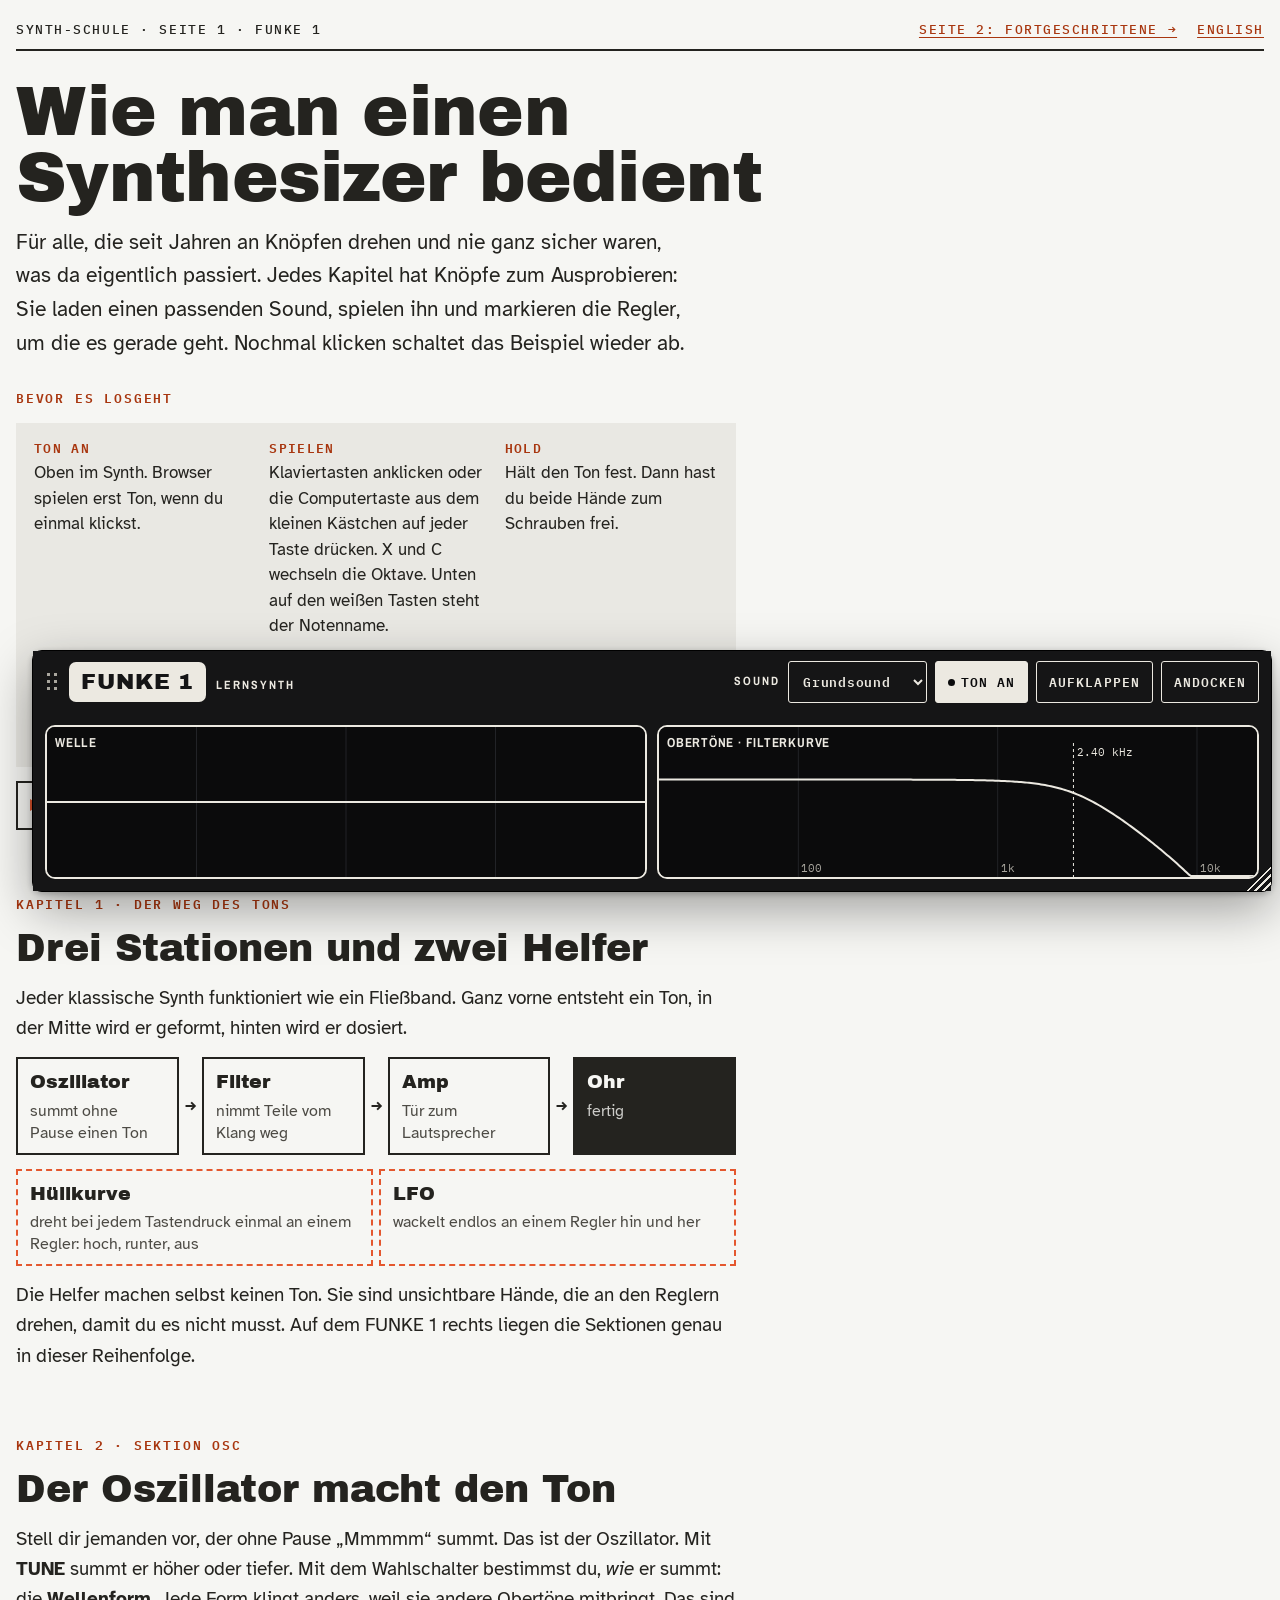
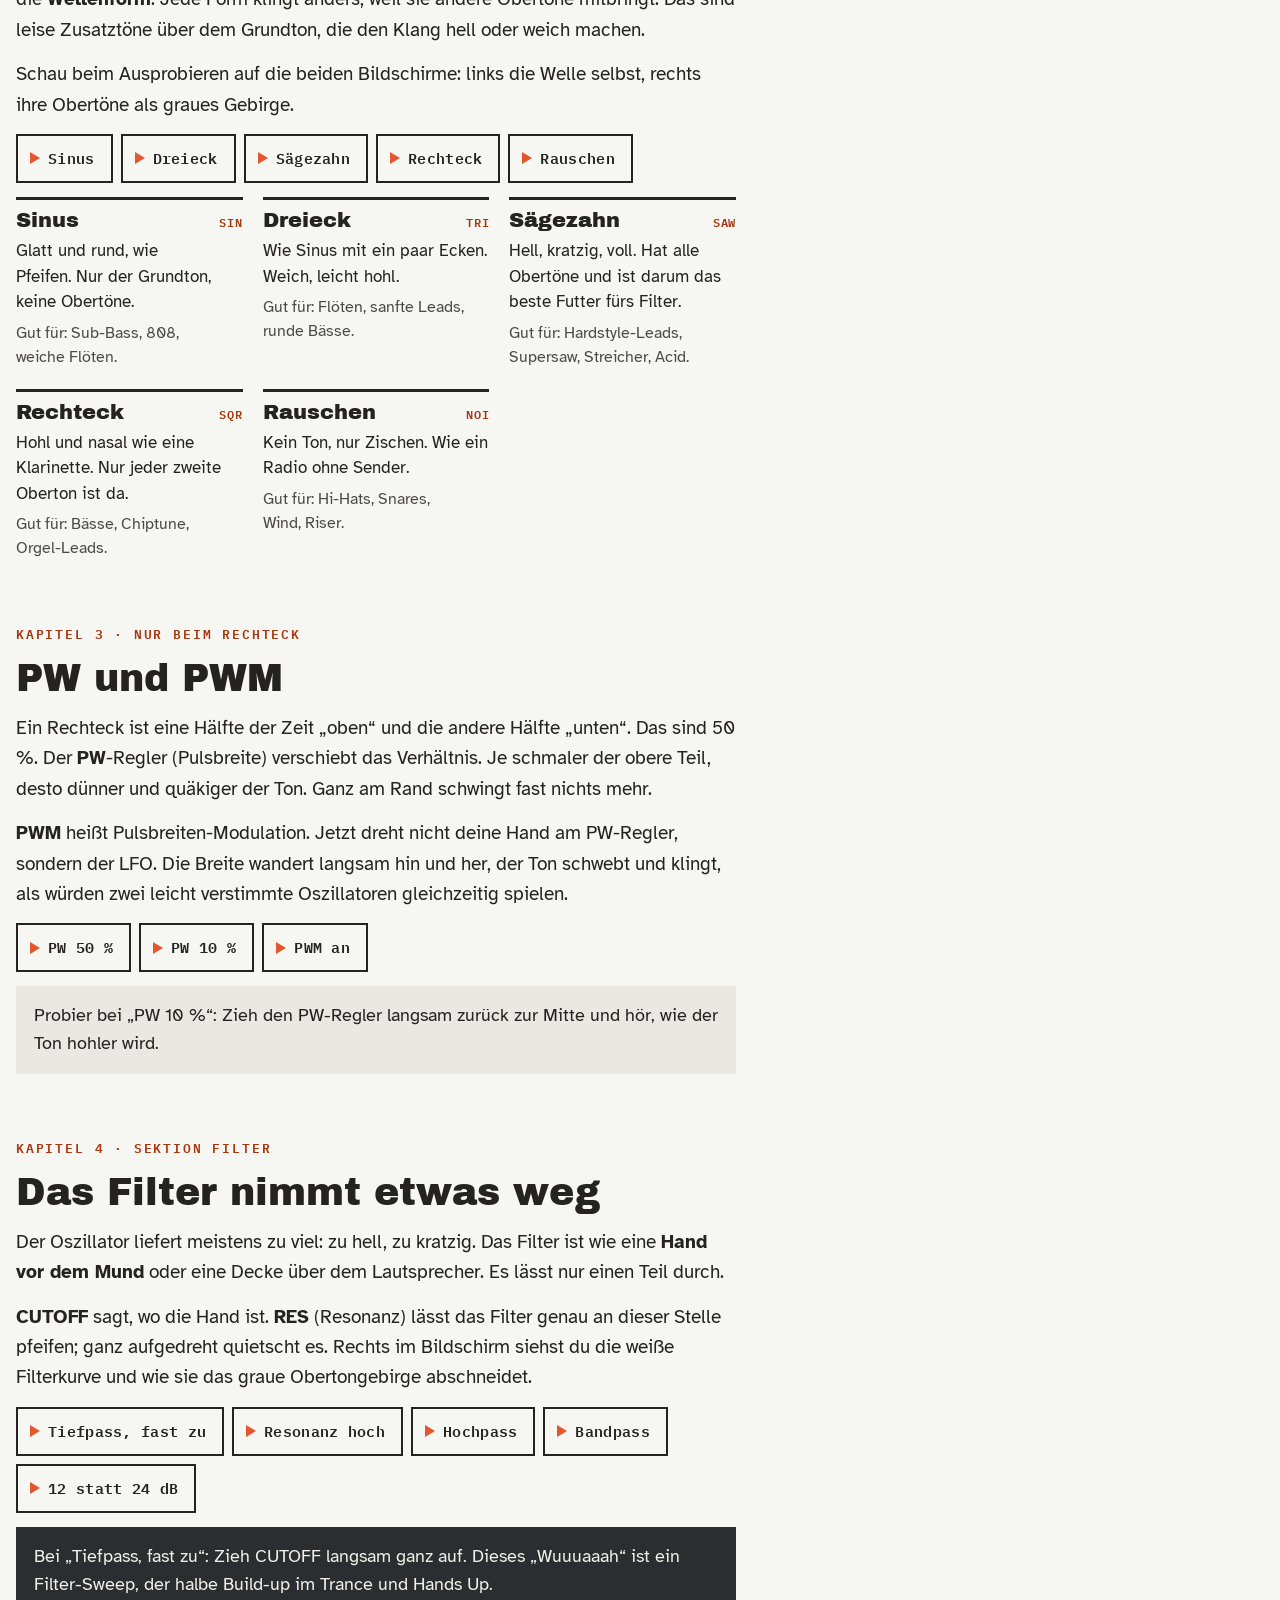
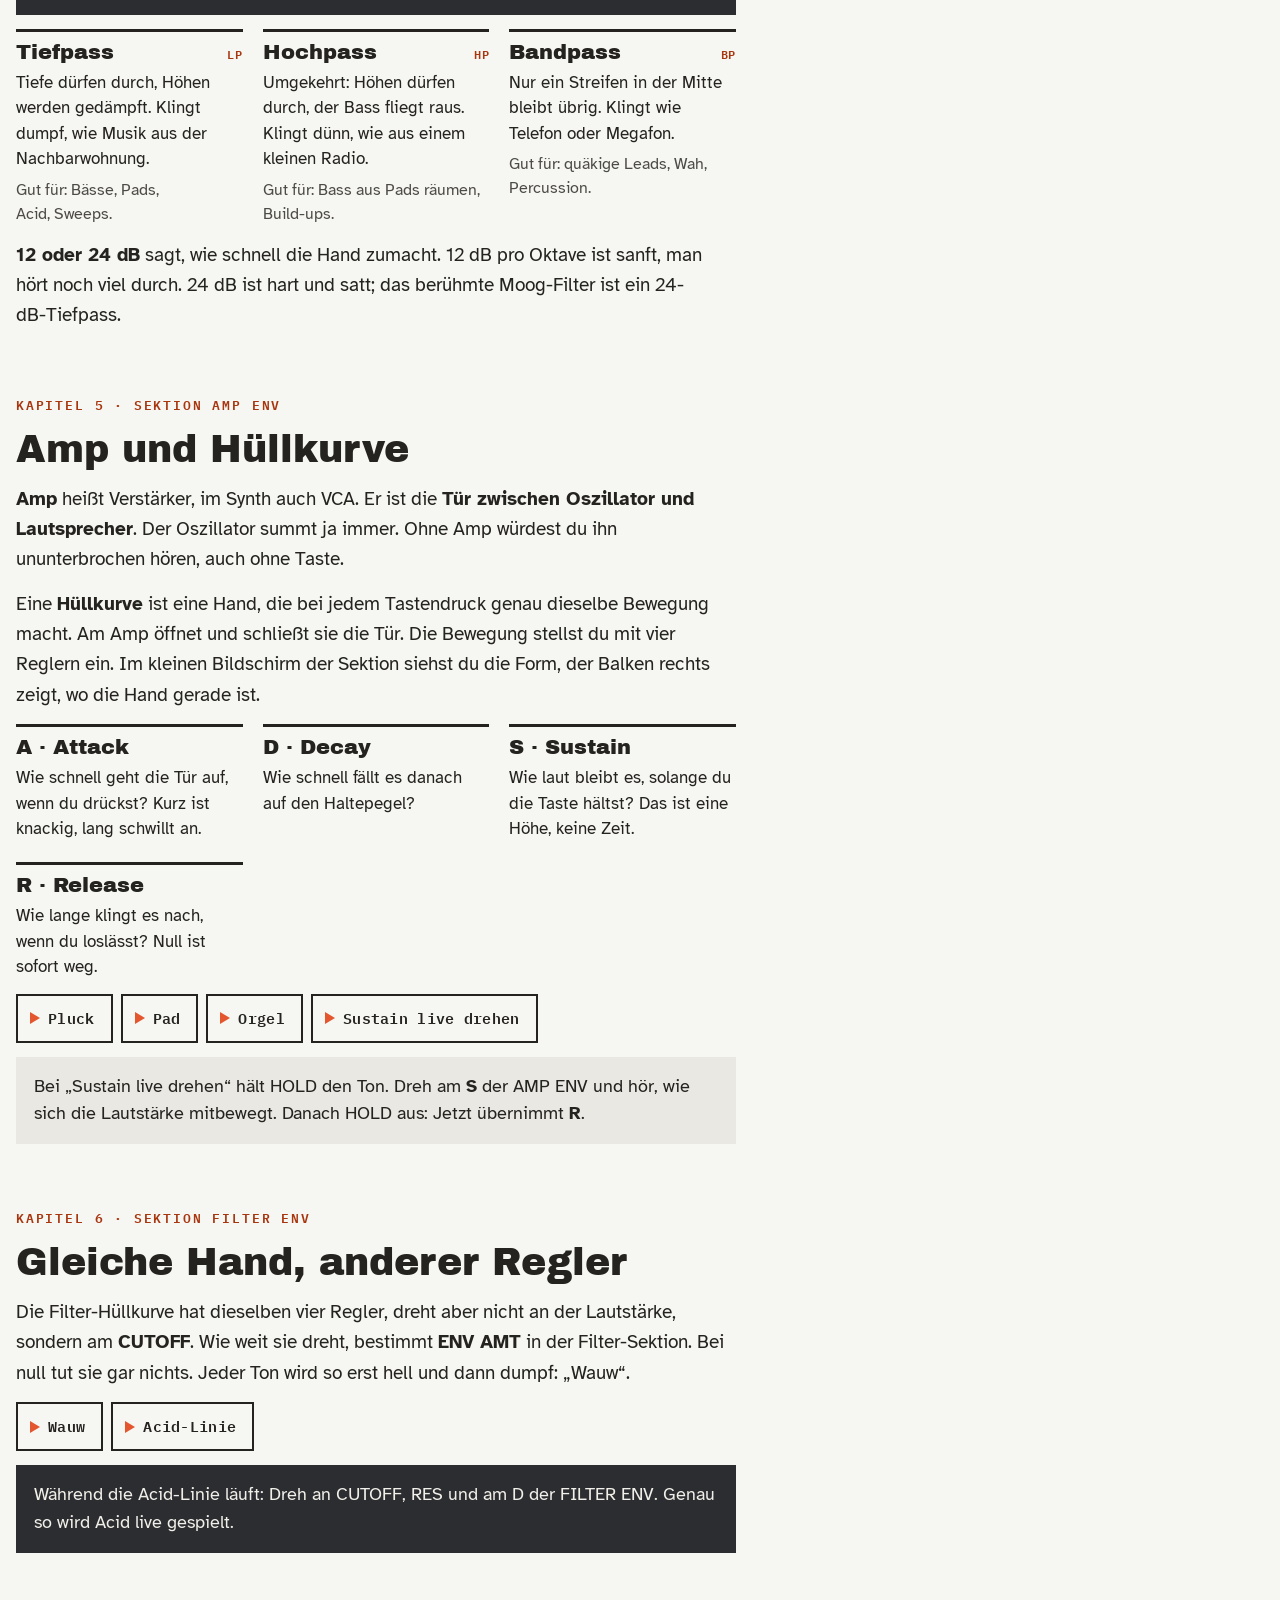
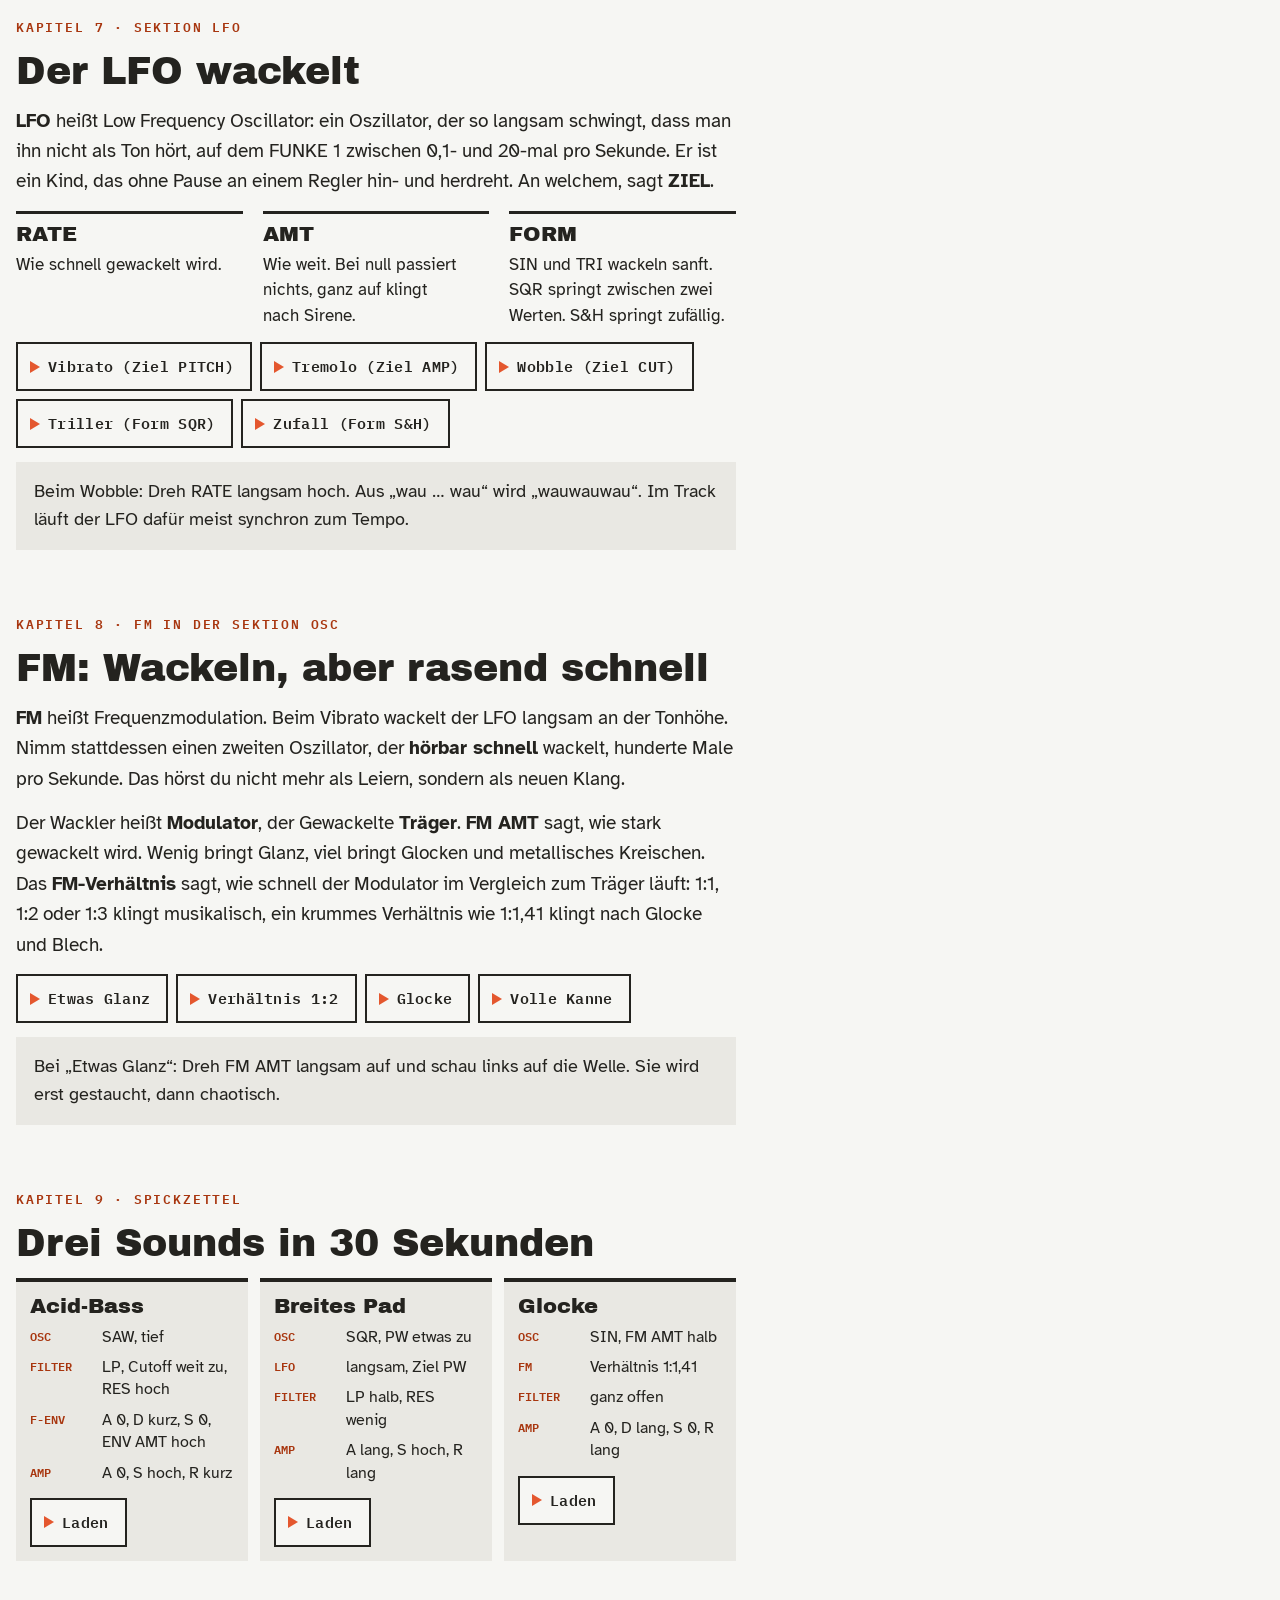
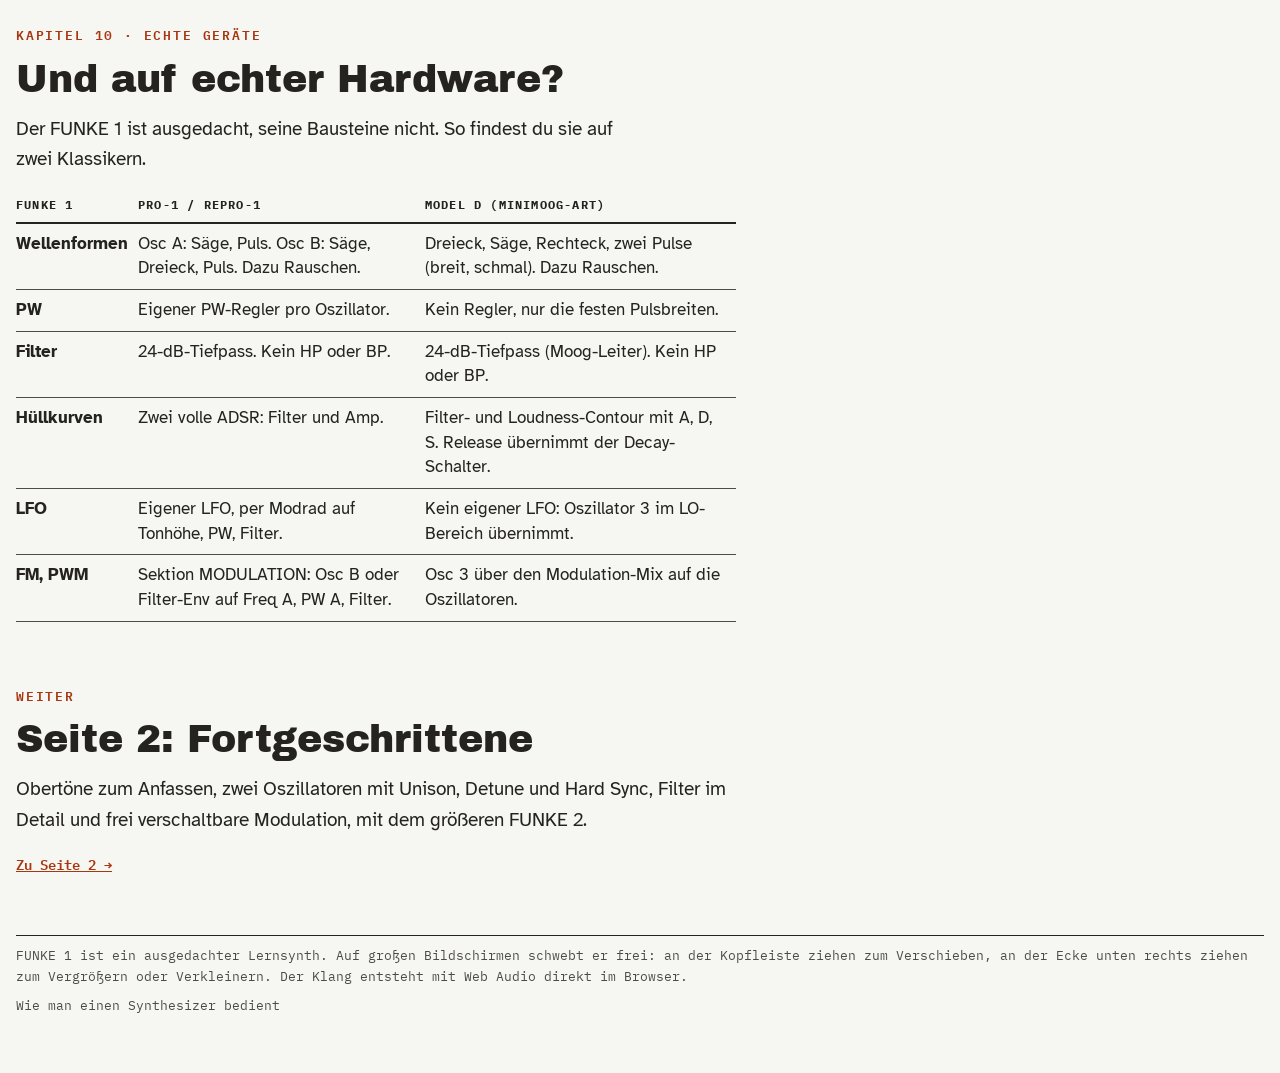
==== de/index.html @ 2cfa7182 "SynthClass: two-part synth course with playable teaching synths (EN/DE) Co-Authored-By: Claude Opus " ====
<!doctype html>
<html lang="de">
<head>
<meta charset="utf-8">
<meta name="viewport" content="width=device-width, initial-scale=1, viewport-fit=cover">
<title>FUNKE 1 Synth-Schule</title>
<link rel="stylesheet" href="https://fonts.googleapis.com/css2?family=Archivo+Black&family=Atkinson+Hyperlegible:ital,wght@0,400;0,700;1,400&family=IBM+Plex+Mono:wght@400;500;600&family=Archivo+Narrow:wght@600;700&display=swap">
<style>
/* Layout: Lehrtext links zum Lesen, spielbarer Synth rechts klebend daneben; mobil steht der Synth oben. */
:root{
  --paper:#F6F6F3; --ink:#24231F; --muted:#4D4B45; --surface:#E9E8E3; --rule:#24231F;
  --accent:#E4572E; --accent-ink:#A8360F; --blue:#1F4FBF;
  --note-dark-bg:#2C2D30; --note-dark-fg:#F1EFE9;
  --panel:#24262A; --panel-2:#2D2F34; --panel-line:#3A3C42; --panel-edge:#15161A;
  --panel-text:#F5F3EE; --panel-label:#DAD7CF; --panel-dim:#B0ACA3; --panel-accent:#FFA27A; --panel-print:#E6E1D3;
  --knob-face:#33353A; --knob-track:#4A4C53; --led-off:#4A4C53; --led-on:#FF6A3D;
  --scope-bg:#17181B; --scope-grid:#2C2E33; --scope-line:#FF7A50; --curve:#9DB4F0; --spec:#5A5D65;
  --key-white:#ECEAE3; --key-white-ink:#55534D; --key-black:#141416; --key-bed:#0E0F11; --key-down:#FF6A3D;
  --f-display:'Archivo Black','Arial Black',Impact,sans-serif;
  --f-body:'Atkinson Hyperlegible',system-ui,-apple-system,'Segoe UI',sans-serif;
  --f-mono:'IBM Plex Mono',ui-monospace,'SFMono-Regular',Menlo,Consolas,monospace;
}
@media (prefers-color-scheme: dark){
  :root:not([data-theme="light"]){
    --paper:#1B1C1F; --ink:#E7E5DF; --muted:#BAB6AD; --surface:#26272B; --rule:#E7E5DF;
    --accent:#F0703F; --accent-ink:#FF9B70; --blue:#9DB4F0; --panel-edge:#45474D;
    --note-dark-bg:#33353A; --note-dark-fg:#F1EFE9; color-scheme:dark;
  }
}
:root[data-theme="dark"]{
  --paper:#1B1C1F; --ink:#E7E5DF; --muted:#BAB6AD; --surface:#26272B; --rule:#E7E5DF;
  --accent:#F0703F; --accent-ink:#FF9B70; --blue:#9DB4F0; --panel-edge:#45474D;
  --note-dark-bg:#33353A; --note-dark-fg:#F1EFE9; color-scheme:dark;
}
*{box-sizing:border-box}
body{background:var(--paper);color:var(--ink);font-family:var(--f-body);font-size:19px;line-height:1.6;
  padding-left:max(16px,env(safe-area-inset-left,0px));padding-right:max(16px,env(safe-area-inset-right,0px));padding-block:0 56px}
.page{max-width:1380px;margin:0 auto}
.top{display:flex;justify-content:space-between;align-items:baseline;gap:8px 16px;flex-wrap:wrap;border-bottom:2px solid var(--rule);padding:20px 0 8px;font-family:var(--f-mono);font-size:13px;letter-spacing:.12em;font-weight:500;text-transform:uppercase}
.hero{padding:28px 0 28px;display:flex;flex-direction:column;gap:14px;max-width:780px}
h1{font-family:var(--f-display);font-weight:400;font-size:clamp(38px,6.2vw,70px);line-height:.95;letter-spacing:-.01em;margin:0;text-wrap:balance}
.lead{font-size:21px;max-width:680px;margin:0}
.layout{display:grid;grid-template-columns:minmax(0,1fr);gap:40px}
.synth-col{order:-1;min-width:0}
@media (min-width:1100px){
  body:not(.is-floating) .layout{grid-template-columns:minmax(0,1fr) 620px;align-items:start}
  body:not(.is-floating) .synth-col{order:0;position:sticky;top:calc(env(safe-area-inset-top,0px) + 16px);max-height:calc(100vh - 32px);overflow:auto}
}
body.is-floating .synth-col{display:none}
.synth.floating{position:fixed;z-index:30;width:1240px;transform-origin:0 0;transform:scale(var(--s,1));overflow:visible;box-shadow:0 18px 50px rgba(0,0,0,.35),0 2px 6px rgba(0,0,0,.25)}
.synth.floating .s-head{cursor:grab;position:sticky;top:0;z-index:2}
.synth.floating.dragging .s-head{cursor:grabbing}
.synth.dragging{user-select:none;-webkit-user-select:none}
.grip{display:none;width:14px;height:22px;flex-shrink:0;align-self:center;background-image:radial-gradient(circle,var(--panel-dim) 1.6px,transparent 1.8px);background-size:7px 7px}
.synth.floating .grip{display:block}
.synth.min .secs,.synth.min .kbd{display:none}
.rz{display:none;position:absolute;right:0;bottom:0;width:26px;height:26px;cursor:nwse-resize;touch-action:none;z-index:3;
  background:linear-gradient(135deg,transparent 0 52%,var(--panel-label) 52% 57%,transparent 57% 67%,var(--panel-label) 67% 72%,transparent 72% 82%,var(--panel-label) 82% 87%,transparent 87%)}
.synth.floating .rz{display:block}
.synth.min .s-head{border-bottom:0}
@media (max-width:899px){#dock{display:none}}
/* Breites Fenster: Bildschirme links, Sektionen 3 x 2, flache Tastatur */
@container synth (min-width:1000px){
  .s-main{display:grid;grid-template-columns:minmax(260px,300px) minmax(0,1fr)}
  .synth.min .s-main{display:block}
  .synth.min .s-main .screens{grid-template-columns:1fr 1fr;grid-template-rows:auto;border-right:0}
  .synth.min .s-main .screen{min-height:0}
  .synth.min .s-main .screen canvas{position:static;height:150px}
  .s-main .screens{grid-template-columns:1fr;grid-template-rows:1fr 1fr;border-right:1px solid var(--panel-line)}
  .s-main .screen{min-height:150px}
  .s-main .screen canvas{position:absolute;inset:0;height:100%}
  .s-main .secs{grid-template-columns:repeat(3,minmax(0,1fr));border-top:0}
  .ctl{width:60px}
  .knobs{gap:6px}
  .s-main .sec{padding:18px 10px 10px;gap:10px}
  .keys{height:104px}
  .kbar{padding:6px 10px}
}
.text{display:flex;flex-direction:column;gap:64px;min-width:0;max-width:720px}
.chapter{display:flex;flex-direction:column;gap:14px;scroll-margin-top:24px}
.kicker{font-family:var(--f-mono);font-size:13px;letter-spacing:.14em;font-weight:600;color:var(--accent-ink);text-transform:uppercase}
h2{font-family:var(--f-display);font-weight:400;font-size:38px;line-height:1.05;margin:0;text-wrap:balance}
h3{font-family:var(--f-display);font-weight:400;font-size:21px;line-height:1.15;margin:0}
p{margin:0;text-wrap:pretty}
b{font-weight:700}
.howto{background:var(--surface);padding:16px 18px;display:grid;grid-template-columns:repeat(auto-fit,minmax(180px,1fr));gap:14px 22px;font-size:17px;line-height:1.5}
.howto div{display:flex;flex-direction:column;gap:2px}
.howto .k{font-family:var(--f-mono);font-size:13px;font-weight:600;letter-spacing:.1em;color:var(--accent-ink)}
.tries{display:flex;flex-wrap:wrap;gap:8px}
.try{font-family:var(--f-mono);font-size:15px;font-weight:600;letter-spacing:.02em;padding:10px 16px 10px 12px;min-height:48px;border:2px solid var(--ink);background:var(--paper);color:var(--ink);cursor:pointer;display:inline-flex;align-items:center;gap:8px;border-radius:0}
.try::before{content:"";width:0;height:0;border-left:10px solid var(--accent);border-top:6px solid transparent;border-bottom:6px solid transparent}
.try:hover{background:var(--surface)}
.try.on{background:var(--ink);color:var(--paper)}
.try:focus-visible,.pbtn:focus-visible,.sw button:focus-visible,.key:focus-visible,select:focus-visible{outline:3px solid var(--accent);outline-offset:2px}
.defs{display:grid;grid-template-columns:repeat(auto-fit,minmax(210px,1fr));gap:20px}
.def{border-top:3px solid var(--ink);padding-top:8px;display:flex;flex-direction:column;gap:6px;font-size:17px;line-height:1.5;min-width:0}
.def .head{display:flex;justify-content:space-between;align-items:baseline;gap:8px}
.def .tag{font-family:var(--f-mono);font-size:12px;font-weight:600;color:var(--accent-ink);letter-spacing:.06em}
.def .use{color:var(--muted);font-size:16px}
.note{background:var(--surface);padding:16px 18px;font-size:18px;line-height:1.55}
.note.dark{background:var(--note-dark-bg);color:var(--note-dark-fg)}
.chain{display:flex;flex-wrap:wrap;align-items:stretch;gap:6px}
.chain .box{border:2px solid var(--ink);padding:8px 12px;display:flex;flex-direction:column;gap:2px;min-width:0;flex:1 1 120px}
.chain .box .t{font-family:var(--f-display);font-size:19px}
.chain .box .s{font-size:16px;color:var(--muted);line-height:1.4}
.chain .arr{align-self:center;font-family:var(--f-mono);font-weight:600}
.chain .box.helper{border-style:dashed;border-color:var(--accent)}
.chain .box.ear{background:var(--ink);color:var(--paper)}
.chain .box.ear .s{color:var(--paper);opacity:.8}
.tablewrap{overflow-x:auto}
table{border-collapse:collapse;width:100%;min-width:560px;font-size:17px;line-height:1.45}
th{font-family:var(--f-mono);font-size:12px;letter-spacing:.1em;text-align:left;padding:8px 10px 8px 0;border-bottom:2px solid var(--rule)}
td{padding:8px 10px 8px 0;border-bottom:1px solid var(--muted);vertical-align:top}
td:first-child{font-weight:700;white-space:nowrap}
.recipes{display:grid;grid-template-columns:repeat(auto-fit,minmax(190px,1fr));gap:12px}
.recipe{background:var(--surface);border-top:4px solid var(--ink);padding:12px 14px 14px;display:flex;flex-direction:column;gap:8px;font-size:16px;line-height:1.4}
.recipe .row{display:flex;gap:8px}
.recipe .row span:first-child{width:64px;flex-shrink:0;font-family:var(--f-mono);font-size:12px;font-weight:600;color:var(--accent-ink);padding-top:2px}
.recipe .try{margin-top:6px;align-self:flex-start}
footer.foot{margin-top:56px;border-top:1px solid var(--rule);padding-top:10px;font-family:var(--f-mono);font-size:13px;color:var(--muted);display:flex;justify-content:space-between;gap:8px 16px;flex-wrap:wrap}

/* --- Synth panel (Hardware, immer dunkel) --- */
.synth{background:var(--panel);color:var(--panel-text);border:1px solid var(--panel-edge);border-radius:10px;overflow:hidden;container-type:inline-size;container-name:synth}
.krow{display:flex;gap:10px;align-items:center}
.krow .mini{flex:1;min-width:90px;height:62px}
.s-head{display:flex;align-items:center;justify-content:space-between;gap:10px;padding:10px 12px;background:var(--panel-2);border-bottom:1px solid var(--panel-line);flex-wrap:wrap}
.brand{display:flex;align-items:baseline;gap:10px}
.brand .n{font-family:var(--f-display);font-size:21px;letter-spacing:.08em}
.brand .d{font-family:var(--f-mono);font-size:11px;letter-spacing:.16em;color:var(--panel-dim)}
.s-head .ctrls{display:flex;gap:8px;align-items:center;flex-wrap:wrap}
.pbtn{font-family:var(--f-mono);font-size:13px;font-weight:600;letter-spacing:.08em;background:var(--panel);color:var(--panel-text);border:1px solid var(--panel-line);padding:8px 12px;min-height:42px;cursor:pointer;border-radius:4px;display:inline-flex;align-items:center;gap:6px}
.pbtn:hover{border-color:var(--panel-dim)}
.pbtn[aria-pressed="true"]{background:var(--led-on);color:var(--key-black);border-color:var(--led-on)}
.pbtn.power{background:var(--led-on);color:var(--key-black);border-color:var(--led-on)}
.pbtn.power[aria-pressed="true"]{background:var(--panel);color:var(--panel-text);border-color:var(--panel-line)}
.pbtn .dot{width:7px;height:7px;border-radius:50%;background:currentColor}
.synth select{font-family:var(--f-mono);font-size:13px;font-weight:600;letter-spacing:.06em;background:var(--panel);color:var(--panel-text);border:1px solid var(--panel-line);border-radius:4px;min-height:42px;padding:0 10px}
.screens{display:grid;grid-template-columns:1fr 1fr;gap:1px;background:var(--panel-line)}
@media (max-width:480px){.screens{grid-template-columns:1fr}}
.screen{background:var(--scope-bg);position:relative;min-width:0}
.screen canvas{display:block;width:100%;height:140px}
.screen .lbl{position:absolute;left:8px;top:6px;font-family:var(--f-mono);font-size:11px;letter-spacing:.14em;color:var(--panel-dim);pointer-events:none}
.secs{display:grid;grid-template-columns:repeat(auto-fit,minmax(280px,1fr));gap:22px 10px;padding:22px 12px 12px;background:var(--panel);border-top:1px solid var(--panel-line)}
.sec{border:1.5px solid var(--panel-print);border-radius:6px;padding:18px 12px 12px;display:flex;flex-direction:column;gap:12px;min-width:0}
.sec-name{align-self:flex-start;margin-top:-30px;background:var(--panel-print);color:var(--panel);font-family:var(--f-mono);font-weight:700;font-size:12px;line-height:1.3;letter-spacing:.14em;padding:3px 9px;border-radius:3px}
.swrow{display:flex;gap:6px 14px;flex-wrap:wrap;align-items:flex-start}
.swgrp{display:flex;flex-direction:column;gap:2px;border-radius:4px}
.swgrp .cap{font-family:var(--f-mono);font-size:10px;letter-spacing:.14em;color:var(--panel-dim);padding-left:4px}
.swgrp.hi{box-shadow:0 0 0 2px var(--led-on)}
.sw{display:flex;flex-wrap:wrap;gap:2px}
.sw button{background:none;border:0;padding:6px 6px 6px 5px;display:flex;flex-direction:row;align-items:center;gap:5px;cursor:pointer;color:var(--panel-label);font-family:var(--f-mono);font-size:12px;min-height:34px;border-radius:3px;white-space:nowrap}
.sw button:hover{background:var(--panel-2)}
.sw button .led{flex-shrink:0;width:9px;height:9px;border-radius:50%;background:var(--led-off)}
.sw button[aria-checked="true"]{color:var(--panel-text)}
.sw button[aria-checked="true"] .led{background:var(--led-on);box-shadow:0 0 6px var(--led-on)}
.knobs{display:flex;flex-wrap:wrap;gap:8px 8px}
.ctl{display:flex;flex-direction:column;align-items:center;gap:2px;width:64px}
.knob{width:54px;height:54px;touch-action:none;cursor:ns-resize;border-radius:50%;display:block}
.knob:focus-visible{outline:2px solid var(--led-on);outline-offset:2px}
.ctl .l{font-family:var(--f-mono);font-size:12px;letter-spacing:.06em;color:var(--panel-label);margin-top:4px}
.ctl .v{font-family:var(--f-mono);font-size:11px;color:var(--panel-dim);font-variant-numeric:tabular-nums;white-space:nowrap}
.ctl.hi .l{color:var(--led-on)}
.ctl.hi .knob{box-shadow:0 0 0 3px var(--led-on)}
.mini{display:block;width:100%;height:56px;background:var(--scope-bg);border-radius:3px}
.readout{font-family:var(--f-mono);font-size:14px;line-height:1.5;color:var(--panel-label);font-variant-numeric:tabular-nums}
.readout b{color:var(--panel-text);font-weight:600}
.kbd{background:var(--key-bed);border-top:1px solid var(--panel-line)}
.kbar{display:flex;align-items:center;gap:8px;flex-wrap:wrap;padding:8px 10px}
.kbar .hint{font-family:var(--f-mono);font-size:12px;color:var(--panel-dim);letter-spacing:.06em;margin-left:auto}
.keys{position:relative;height:130px;margin:0 8px 8px;display:flex;gap:2px;touch-action:none;user-select:none;-webkit-user-select:none}
.key{border:0;padding:0;cursor:pointer;font-family:var(--f-mono);font-size:12px;display:flex;flex-direction:column;align-items:center;justify-content:flex-end;gap:5px}
.key .kc{font-size:10px;line-height:15px;min-width:17px;padding:0 3px;border:1px solid currentColor;border-radius:3px;opacity:.7;text-align:center}
.key .nn{font-weight:600;line-height:1}
.key.w{flex:1;background:var(--key-white);color:var(--key-white-ink);border-radius:0 0 3px 3px;padding-bottom:6px;min-width:0}
.key.b{position:absolute;top:0;height:64%;background:var(--key-black);color:var(--panel-dim);border-radius:0 0 2px 2px;padding-bottom:4px;z-index:1}
.key.down{background:var(--key-down);color:var(--key-black)}
.midi-status{font-family:var(--f-mono);font-size:12px;color:var(--panel-dim)}
.toplinks{display:flex;gap:8px 20px;flex-wrap:wrap}
.top a{color:var(--accent-ink);text-decoration:underline;text-underline-offset:3px}
.navlink{font-family:var(--f-mono);font-size:14px;font-weight:600;color:var(--accent-ink)}
.toast{position:fixed;left:max(16px,env(safe-area-inset-left,0px));right:max(16px,env(safe-area-inset-right,0px));bottom:calc(16px + env(safe-area-inset-bottom,0px));z-index:20;background:var(--panel);color:var(--panel-text);border:1px solid var(--panel-line);padding:10px 12px;display:flex;align-items:center;gap:12px;justify-content:space-between;font-size:17px;max-width:620px;margin:0 auto}
@media (prefers-reduced-motion: reduce){*{scroll-behavior:auto!important}}
/* --- Siebdruck-Look: schwarze Platte, weißer Aufdruck, schwarze Knöpfe --- */
:root{
  --panel:#111214; --panel-2:#111214; --panel-line:#2A2B2F; --panel-edge:#000000;
  --panel-print:#ECE9E1; --panel-label:#ECE9E1; --panel-text:#ECE9E1; --panel-dim:#A9A69E; --panel-accent:#ECE9E1;
  --knob-face:#0B0B0C; --knob-skirt:#26272B; --knob-track:#34363B; --knob-arc:#ECE9E1;
  --led-off:#3A2A24; --scope-bg:#0B0B0C; --scope-grid:#222327;
  --key-white:#F2F0EA; --key-black:#0B0B0C; --key-bed:#0B0B0C;
}
.synth{background:var(--panel)}
.s-head{background:var(--panel);border-bottom:1.5px solid var(--panel-print)}
.brand .n{color:var(--panel-print);letter-spacing:.14em}
.secs,.s-main .secs{background:var(--panel)}
.sec-name{background:var(--panel);color:var(--panel-print);padding:2px 8px;margin-left:-4px}
.sub-name{color:var(--panel-print)}
.screens{gap:10px;padding:12px;background:var(--panel)}
.s-main .screens{border-right:0}
.screen{border:1.5px solid var(--panel-print);border-radius:4px;overflow:hidden}
.pbtn,.sw button,.tog,.synth select,.psel{background:var(--panel);border:1.5px solid var(--panel-print);color:var(--panel-print);box-shadow:none;border-radius:3px}
.pbtn:hover,.sw button:hover,.tog:hover{background:var(--panel-line)}
.sw{gap:6px}
.sw button{color:var(--panel-dim)}
.sw button[aria-checked="true"],.tog[aria-pressed="true"]{color:var(--panel-print)}
.pbtn[aria-pressed="true"]{background:var(--panel-print);color:var(--panel);border-color:var(--panel-print)}
.pbtn.power{background:var(--led-on);color:var(--key-black);border-color:var(--led-on)}
.pbtn.power[aria-pressed="true"]{background:var(--panel);color:var(--panel-print);border-color:var(--panel-print)}
.ctl .l{color:var(--panel-print)}
.kbd{background:var(--key-bed);border-top:1.5px solid var(--panel-print)}
.key.w{background:var(--key-white)}
.key.down,.key.w.down,.key.b.down{background:var(--key-down);color:var(--key-black)}

/* --- Frontplatten-Look: Siebdruck, Skalen, Schiebeschalter --- */
:root{--led-on:#ECE9E1;--key-down:#A8A49B;--scope-line:#ECE9E1;--curve:#ECE9E1;--spec:#3A3B40;--f-narrow:'Archivo Narrow','Arial Narrow',sans-serif;--panel:#151516;--panel-2:#151516;--knob-face:#141415;--knob-skirt:#0C0C0D;--knob-knurl:#5A5B60;--slot:#000000;--slot-edge:#55565B;--thumb-a:#2E2F33;--thumb-b:#55565B}
.synth{background:var(--panel)}
.sec{border:2px solid var(--panel-print);border-radius:12px;padding:20px 12px 12px}
.s-main .sec{padding:20px 10px 10px}
.secs{gap:26px 10px;padding:26px 12px 12px}
.sec-name{align-self:center;margin-top:-33px;margin-left:0;padding:0 10px;background:var(--panel);color:var(--panel-print);font-family:var(--f-narrow);font-weight:700;font-size:17px;letter-spacing:.06em;line-height:1.3;border-radius:0}
.sec-head{justify-content:center;margin-top:-33px}
.sub-name{font-family:var(--f-narrow);font-weight:700;font-size:13px;letter-spacing:.06em}
.brand .n{background:var(--panel-print);color:var(--panel);padding:3px 12px 2px;border-radius:7px;font-size:22px;letter-spacing:.04em}
.brand .d{font-family:var(--f-narrow);font-weight:700;font-size:12px;color:var(--panel-print)}
.s-head{border-bottom:2px solid var(--panel-print)}
.knobs{gap:6px 4px;justify-content:space-around}
.ctl{width:64px}
.knob{width:60px;height:60px;overflow:visible;border-radius:50%}
.knob .num{font-family:var(--f-narrow);font-weight:700;font-size:7.6px;fill:var(--panel-print)}
.knob .hl{opacity:0}
.ctl.hi .knob{box-shadow:none}
.ctl.hi .knob .hl{opacity:1}
.ctl.hi .l{background:var(--panel-print);color:var(--panel);padding:0 5px;border-radius:2px}
.ctl .l{font-family:var(--f-narrow);font-weight:700;font-size:14px;letter-spacing:.04em;margin-top:0;color:var(--panel-print)}
.ctl .v{font-size:11px}
.swrow{gap:8px 18px;justify-content:space-around}
.swgrp{flex-direction:column-reverse;align-items:stretch;gap:4px}
.swgrp .cap{display:flex;align-items:center;gap:6px;font-family:var(--f-narrow);font-weight:700;font-size:12px;letter-spacing:.08em;color:var(--panel-print);padding:0}
.swgrp .cap::before,.swgrp .cap::after{content:"";flex:1;height:1.5px;background:var(--panel-print);min-width:6px}
.swgrp.hi{box-shadow:none}
.swgrp.hi .slot{border-color:var(--led-on);box-shadow:0 0 0 2px var(--led-on)}
.sw{gap:8px;justify-content:center;flex-wrap:wrap}
.sw button,.tog{background:none!important;border:0!important;box-shadow:none!important;transform:none!important;padding:2px!important;min-height:0;min-width:26px;display:flex;flex-direction:column;align-items:center;gap:5px;color:var(--panel-print);cursor:pointer}
.sw button .sl,.tog .sl{font-family:var(--f-narrow);font-weight:700;font-size:12px;letter-spacing:.03em;line-height:13px;white-space:nowrap}
.glyph{width:22px;height:13px;display:block}
.slot{display:block;position:relative;width:15px;height:30px;background:var(--slot);border:1px solid var(--slot-edge);border-radius:3px}
.thumb{position:absolute;left:1px;right:1px;bottom:1px;height:13px;border-radius:2px;background:repeating-linear-gradient(0deg,var(--thumb-a) 0 2px,var(--thumb-b) 2px 3px)}
[aria-checked="true"] .thumb,[aria-pressed="true"] .thumb{bottom:15px}
.sw button:hover .slot,.tog:hover .slot{border-color:var(--panel-print)}
.sw button:focus-visible .slot,.tog:focus-visible .slot{outline:2px solid var(--led-on);outline-offset:2px}
.tog.hi .slot{border-color:var(--led-on);box-shadow:0 0 0 2px var(--led-on)}
.screen{border:2px solid var(--panel-print);border-radius:10px}
.screen .lbl{font-family:var(--f-narrow);font-weight:700;font-size:13px;color:var(--panel-print);letter-spacing:.06em}

</style>
<style>:root{padding-top:env(safe-area-inset-top,0px);padding-bottom:env(safe-area-inset-bottom,0px)}body{margin:0}[hidden]{display:none!important}img{max-width:100%}</style>
</head>
<body>
<div class="page">
  <div class="top"><div>Synth-Schule · Seite 1 · FUNKE 1</div><div class="toplinks"><a href="fortgeschritten.html">Seite 2: Fortgeschrittene →</a><a href="../index.html" hreflang="en" lang="en">English</a></div></div>

  <header class="hero">
    <h1>Wie man einen Synthesizer bedient</h1>
    <p class="lead">Für alle, die seit Jahren an Knöpfen drehen und nie ganz sicher waren, was da eigentlich passiert. Jedes Kapitel hat Knöpfe zum Ausprobieren: Sie laden einen passenden Sound, spielen ihn und markieren die Regler, um die es gerade geht. Nochmal klicken schaltet das Beispiel wieder ab.</p>
  </header>

  <div class="layout">
    <main class="text">

      <section class="chapter" id="start">
        <div class="kicker">Bevor es losgeht</div>
        <div class="howto">
          <div><span class="k">TON AN</span>Oben im Synth. Browser spielen erst Ton, wenn du einmal klickst.</div>
          <div><span class="k">SPIELEN</span>Klaviertasten anklicken oder die Computertaste aus dem kleinen Kästchen auf jeder Taste drücken. X und C wechseln die Oktave. Unten auf den weißen Tasten steht der Notenname.</div>
          <div><span class="k">HOLD</span>Hält den Ton fest. Dann hast du beide Hände zum Schrauben frei.</div>
          <div><span class="k">REGLER</span>Hoch- und runterziehen. Doppelklick setzt zurück. Pfeiltasten gehen auch.</div>
        </div>
        <div class="tries"><button class="try" data-lesson="init">Grundsound halten</button></div>
      </section>

      <section class="chapter" id="weg">
        <div class="kicker">Kapitel 1 · Der Weg des Tons</div>
        <h2>Drei Stationen und zwei Helfer</h2>
        <p>Jeder klassische Synth funktioniert wie ein Fließband. Ganz vorne entsteht ein Ton, in der Mitte wird er geformt, hinten wird er dosiert.</p>
        <div class="chain">
          <div class="box"><span class="t">Oszillator</span><span class="s">summt ohne Pause einen Ton</span></div>
          <span class="arr">→</span>
          <div class="box"><span class="t">Filter</span><span class="s">nimmt Teile vom Klang weg</span></div>
          <span class="arr">→</span>
          <div class="box"><span class="t">Amp</span><span class="s">Tür zum Lautsprecher</span></div>
          <span class="arr">→</span>
          <div class="box ear"><span class="t">Ohr</span><span class="s">fertig</span></div>
        </div>
        <div class="chain">
          <div class="box helper"><span class="t">Hüllkurve</span><span class="s">dreht bei jedem Tastendruck einmal an einem Regler: hoch, runter, aus</span></div>
          <div class="box helper"><span class="t">LFO</span><span class="s">wackelt endlos an einem Regler hin und her</span></div>
        </div>
        <p>Die Helfer machen selbst keinen Ton. Sie sind unsichtbare Hände, die an den Reglern drehen, damit du es nicht musst. Auf dem FUNKE 1 rechts liegen die Sektionen genau in dieser Reihenfolge.</p>
      </section>

      <section class="chapter" id="osc">
        <div class="kicker">Kapitel 2 · Sektion OSC</div>
        <h2>Der Oszillator macht den Ton</h2>
        <p>Stell dir jemanden vor, der ohne Pause „Mmmmm“ summt. Das ist der Oszillator. Mit <b>TUNE</b> summt er höher oder tiefer. Mit dem Wahlschalter bestimmst du, <i>wie</i> er summt: die <b>Wellenform</b>. Jede Form klingt anders, weil sie andere Obertöne mitbringt. Das sind leise Zusatztöne über dem Grundton, die den Klang hell oder weich machen.</p>
        <p>Schau beim Ausprobieren auf die beiden Bildschirme: links die Welle selbst, rechts ihre Obertöne als graues Gebirge.</p>
        <div class="tries">
          <button class="try" data-lesson="w_sin">Sinus</button>
          <button class="try" data-lesson="w_tri">Dreieck</button>
          <button class="try" data-lesson="w_saw">Sägezahn</button>
          <button class="try" data-lesson="w_sqr">Rechteck</button>
          <button class="try" data-lesson="w_noi">Rauschen</button>
        </div>
        <div class="defs">
          <div class="def"><div class="head"><h3>Sinus</h3><span class="tag">SIN</span></div><p>Glatt und rund, wie Pfeifen. Nur der Grundton, keine Obertöne.</p><p class="use">Gut für: Sub-Bass, 808, weiche Flöten.</p></div>
          <div class="def"><div class="head"><h3>Dreieck</h3><span class="tag">TRI</span></div><p>Wie Sinus mit ein paar Ecken. Weich, leicht hohl.</p><p class="use">Gut für: Flöten, sanfte Leads, runde Bässe.</p></div>
          <div class="def"><div class="head"><h3>Sägezahn</h3><span class="tag">SAW</span></div><p>Hell, kratzig, voll. Hat alle Obertöne und ist darum das beste Futter fürs Filter.</p><p class="use">Gut für: Hardstyle-Leads, Supersaw, Streicher, Acid.</p></div>
          <div class="def"><div class="head"><h3>Rechteck</h3><span class="tag">SQR</span></div><p>Hohl und nasal wie eine Klarinette. Nur jeder zweite Oberton ist da.</p><p class="use">Gut für: Bässe, Chiptune, Orgel-Leads.</p></div>
          <div class="def"><div class="head"><h3>Rauschen</h3><span class="tag">NOI</span></div><p>Kein Ton, nur Zischen. Wie ein Radio ohne Sender.</p><p class="use">Gut für: Hi-Hats, Snares, Wind, Riser.</p></div>
        </div>
      </section>

      <section class="chapter" id="pw">
        <div class="kicker">Kapitel 3 · Nur beim Rechteck</div>
        <h2>PW und PWM</h2>
        <p>Ein Rechteck ist eine Hälfte der Zeit „oben“ und die andere Hälfte „unten“. Das sind 50 %. Der <b>PW</b>-Regler (Pulsbreite) verschiebt das Verhältnis. Je schmaler der obere Teil, desto dünner und quäkiger der Ton. Ganz am Rand schwingt fast nichts mehr.</p>
        <p><b>PWM</b> heißt Pulsbreiten-Modulation. Jetzt dreht nicht deine Hand am PW-Regler, sondern der LFO. Die Breite wandert langsam hin und her, der Ton schwebt und klingt, als würden zwei leicht verstimmte Oszillatoren gleichzeitig spielen.</p>
        <div class="tries">
          <button class="try" data-lesson="pw50">PW 50 %</button>
          <button class="try" data-lesson="pw10">PW 10 %</button>
          <button class="try" data-lesson="pwm">PWM an</button>
        </div>
        <p class="note">Probier bei „PW 10 %“: Zieh den PW-Regler langsam zurück zur Mitte und hör, wie der Ton hohler wird.</p>
      </section>

      <section class="chapter" id="filter">
        <div class="kicker">Kapitel 4 · Sektion FILTER</div>
        <h2>Das Filter nimmt etwas weg</h2>
        <p>Der Oszillator liefert meistens zu viel: zu hell, zu kratzig. Das Filter ist wie eine <b>Hand vor dem Mund</b> oder eine Decke über dem Lautsprecher. Es lässt nur einen Teil durch.</p>
        <p><b>CUTOFF</b> sagt, wo die Hand ist. <b>RES</b> (Resonanz) lässt das Filter genau an dieser Stelle pfeifen; ganz aufgedreht quietscht es. Rechts im Bildschirm siehst du die weiße Filterkurve und wie sie das graue Obertongebirge abschneidet.</p>
        <div class="tries">
          <button class="try" data-lesson="f_lp">Tiefpass, fast zu</button>
          <button class="try" data-lesson="f_res">Resonanz hoch</button>
          <button class="try" data-lesson="f_hp">Hochpass</button>
          <button class="try" data-lesson="f_bp">Bandpass</button>
          <button class="try" data-lesson="f_12">12 statt 24 dB</button>
        </div>
        <p class="note dark">Bei „Tiefpass, fast zu“: Zieh CUTOFF langsam ganz auf. Dieses „Wuuuaaah“ ist ein Filter-Sweep, der halbe Build-up im Trance und Hands Up.</p>
        <div class="defs">
          <div class="def"><div class="head"><h3>Tiefpass</h3><span class="tag">LP</span></div><p>Tiefe dürfen durch, Höhen werden gedämpft. Klingt dumpf, wie Musik aus der Nachbarwohnung.</p><p class="use">Gut für: Bässe, Pads, Acid, Sweeps.</p></div>
          <div class="def"><div class="head"><h3>Hochpass</h3><span class="tag">HP</span></div><p>Umgekehrt: Höhen dürfen durch, der Bass fliegt raus. Klingt dünn, wie aus einem kleinen Radio.</p><p class="use">Gut für: Bass aus Pads räumen, Build-ups.</p></div>
          <div class="def"><div class="head"><h3>Bandpass</h3><span class="tag">BP</span></div><p>Nur ein Streifen in der Mitte bleibt übrig. Klingt wie Telefon oder Megafon.</p><p class="use">Gut für: quäkige Leads, Wah, Percussion.</p></div>
        </div>
        <p><b>12 oder 24 dB</b> sagt, wie schnell die Hand zumacht. 12 dB pro Oktave ist sanft, man hört noch viel durch. 24 dB ist hart und satt; das berühmte Moog-Filter ist ein 24-dB-Tiefpass.</p>
      </section>

      <section class="chapter" id="amp">
        <div class="kicker">Kapitel 5 · Sektion AMP ENV</div>
        <h2>Amp und Hüllkurve</h2>
        <p><b>Amp</b> heißt Verstärker, im Synth auch VCA. Er ist die <b>Tür zwischen Oszillator und Lautsprecher</b>. Der Oszillator summt ja immer. Ohne Amp würdest du ihn ununterbrochen hören, auch ohne Taste.</p>
        <p>Eine <b>Hüllkurve</b> ist eine Hand, die bei jedem Tastendruck genau dieselbe Bewegung macht. Am Amp öffnet und schließt sie die Tür. Die Bewegung stellst du mit vier Reglern ein. Im kleinen Bildschirm der Sektion siehst du die Form, der Balken rechts zeigt, wo die Hand gerade ist.</p>
        <div class="defs">
          <div class="def"><div class="head"><h3>A · Attack</h3></div><p>Wie schnell geht die Tür auf, wenn du drückst? Kurz ist knackig, lang schwillt an.</p></div>
          <div class="def"><div class="head"><h3>D · Decay</h3></div><p>Wie schnell fällt es danach auf den Haltepegel?</p></div>
          <div class="def"><div class="head"><h3>S · Sustain</h3></div><p>Wie laut bleibt es, solange du die Taste hältst? Das ist eine Höhe, keine Zeit.</p></div>
          <div class="def"><div class="head"><h3>R · Release</h3></div><p>Wie lange klingt es nach, wenn du loslässt? Null ist sofort weg.</p></div>
        </div>
        <div class="tries">
          <button class="try" data-lesson="e_pluck">Pluck</button>
          <button class="try" data-lesson="e_pad">Pad</button>
          <button class="try" data-lesson="e_organ">Orgel</button>
          <button class="try" data-lesson="e_sus">Sustain live drehen</button>
        </div>
        <p class="note">Bei „Sustain live drehen“ hält HOLD den Ton. Dreh am <b>S</b> der AMP ENV und hör, wie sich die Lautstärke mitbewegt. Danach HOLD aus: Jetzt übernimmt <b>R</b>.</p>
      </section>

      <section class="chapter" id="fenv">
        <div class="kicker">Kapitel 6 · Sektion FILTER ENV</div>
        <h2>Gleiche Hand, anderer Regler</h2>
        <p>Die Filter-Hüllkurve hat dieselben vier Regler, dreht aber nicht an der Lautstärke, sondern am <b>CUTOFF</b>. Wie weit sie dreht, bestimmt <b>ENV AMT</b> in der Filter-Sektion. Bei null tut sie gar nichts. Jeder Ton wird so erst hell und dann dumpf: „Wauw“.</p>
        <div class="tries">
          <button class="try" data-lesson="fe_wauw">Wauw</button>
          <button class="try" data-lesson="fe_acid">Acid-Linie</button>
        </div>
        <p class="note dark">Während die Acid-Linie läuft: Dreh an CUTOFF, RES und am D der FILTER ENV. Genau so wird Acid live gespielt.</p>
      </section>

      <section class="chapter" id="lfo">
        <div class="kicker">Kapitel 7 · Sektion LFO</div>
        <h2>Der LFO wackelt</h2>
        <p><b>LFO</b> heißt Low Frequency Oscillator: ein Oszillator, der so langsam schwingt, dass man ihn nicht als Ton hört, auf dem FUNKE 1 zwischen 0,1- und 20-mal pro Sekunde. Er ist ein Kind, das ohne Pause an einem Regler hin- und herdreht. An welchem, sagt <b>ZIEL</b>.</p>
        <div class="defs">
          <div class="def"><div class="head"><h3>RATE</h3></div><p>Wie schnell gewackelt wird.</p></div>
          <div class="def"><div class="head"><h3>AMT</h3></div><p>Wie weit. Bei null passiert nichts, ganz auf klingt nach Sirene.</p></div>
          <div class="def"><div class="head"><h3>FORM</h3></div><p>SIN und TRI wackeln sanft. SQR springt zwischen zwei Werten. S&amp;H springt zufällig.</p></div>
        </div>
        <div class="tries">
          <button class="try" data-lesson="l_vib">Vibrato (Ziel PITCH)</button>
          <button class="try" data-lesson="l_trem">Tremolo (Ziel AMP)</button>
          <button class="try" data-lesson="l_wob">Wobble (Ziel CUT)</button>
          <button class="try" data-lesson="l_tril">Triller (Form SQR)</button>
          <button class="try" data-lesson="l_sh">Zufall (Form S&amp;H)</button>
        </div>
        <p class="note">Beim Wobble: Dreh RATE langsam hoch. Aus „wau … wau“ wird „wauwauwau“. Im Track läuft der LFO dafür meist synchron zum Tempo.</p>
      </section>

      <section class="chapter" id="fm">
        <div class="kicker">Kapitel 8 · FM in der Sektion OSC</div>
        <h2>FM: Wackeln, aber rasend schnell</h2>
        <p><b>FM</b> heißt Frequenzmodulation. Beim Vibrato wackelt der LFO langsam an der Tonhöhe. Nimm stattdessen einen zweiten Oszillator, der <b>hörbar schnell</b> wackelt, hunderte Male pro Sekunde. Das hörst du nicht mehr als Leiern, sondern als neuen Klang.</p>
        <p>Der Wackler heißt <b>Modulator</b>, der Gewackelte <b>Träger</b>. <b>FM AMT</b> sagt, wie stark gewackelt wird. Wenig bringt Glanz, viel bringt Glocken und metallisches Kreischen. Das <b>FM-Verhältnis</b> sagt, wie schnell der Modulator im Vergleich zum Träger läuft: 1:1, 1:2 oder 1:3 klingt musikalisch, ein krummes Verhältnis wie 1:1,41 klingt nach Glocke und Blech.</p>
        <div class="tries">
          <button class="try" data-lesson="fm_low">Etwas Glanz</button>
          <button class="try" data-lesson="fm_r2">Verhältnis 1:2</button>
          <button class="try" data-lesson="fm_bell">Glocke</button>
          <button class="try" data-lesson="fm_loud">Volle Kanne</button>
        </div>
        <p class="note">Bei „Etwas Glanz“: Dreh FM AMT langsam auf und schau links auf die Welle. Sie wird erst gestaucht, dann chaotisch.</p>
      </section>

      <section class="chapter" id="spick">
        <div class="kicker">Kapitel 9 · Spickzettel</div>
        <h2>Drei Sounds in 30 Sekunden</h2>
        <div class="recipes">
          <div class="recipe"><h3>Acid-Bass</h3>
            <div class="row"><span>OSC</span><span>SAW, tief</span></div>
            <div class="row"><span>FILTER</span><span>LP, Cutoff weit zu, RES hoch</span></div>
            <div class="row"><span>F-ENV</span><span>A 0, D kurz, S 0, ENV AMT hoch</span></div>
            <div class="row"><span>AMP</span><span>A 0, S hoch, R kurz</span></div>
            <button class="try" data-lesson="fe_acid">Laden</button></div>
          <div class="recipe"><h3>Breites Pad</h3>
            <div class="row"><span>OSC</span><span>SQR, PW etwas zu</span></div>
            <div class="row"><span>LFO</span><span>langsam, Ziel PW</span></div>
            <div class="row"><span>FILTER</span><span>LP halb, RES wenig</span></div>
            <div class="row"><span>AMP</span><span>A lang, S hoch, R lang</span></div>
            <button class="try" data-lesson="e_pad">Laden</button></div>
          <div class="recipe"><h3>Glocke</h3>
            <div class="row"><span>OSC</span><span>SIN, FM AMT halb</span></div>
            <div class="row"><span>FM</span><span>Verhältnis 1:1,41</span></div>
            <div class="row"><span>FILTER</span><span>ganz offen</span></div>
            <div class="row"><span>AMP</span><span>A 0, D lang, S 0, R lang</span></div>
            <button class="try" data-lesson="fm_bell">Laden</button></div>
        </div>
      </section>

      <section class="chapter" id="hardware">
        <div class="kicker">Kapitel 10 · Echte Geräte</div>
        <h2>Und auf echter Hardware?</h2>
        <p>Der FUNKE 1 ist ausgedacht, seine Bausteine nicht. So findest du sie auf zwei Klassikern.</p>
        <div class="tablewrap"><table>
          <thead><tr><th>FUNKE 1</th><th>PRO-1 / REPRO-1</th><th>MODEL D (MINIMOOG-ART)</th></tr></thead>
          <tbody>
            <tr><td>Wellenformen</td><td>Osc A: Säge, Puls. Osc B: Säge, Dreieck, Puls. Dazu Rauschen.</td><td>Dreieck, Säge, Rechteck, zwei Pulse (breit, schmal). Dazu Rauschen.</td></tr>
            <tr><td>PW</td><td>Eigener PW-Regler pro Oszillator.</td><td>Kein Regler, nur die festen Pulsbreiten.</td></tr>
            <tr><td>Filter</td><td>24-dB-Tiefpass. Kein HP oder BP.</td><td>24-dB-Tiefpass (Moog-Leiter). Kein HP oder BP.</td></tr>
            <tr><td>Hüllkurven</td><td>Zwei volle ADSR: Filter und Amp.</td><td>Filter- und Loudness-Contour mit A, D, S. Release übernimmt der Decay-Schalter.</td></tr>
            <tr><td>LFO</td><td>Eigener LFO, per Modrad auf Tonhöhe, PW, Filter.</td><td>Kein eigener LFO: Oszillator 3 im LO-Bereich übernimmt.</td></tr>
            <tr><td>FM, PWM</td><td>Sektion MODULATION: Osc B oder Filter-Env auf Freq A, PW A, Filter.</td><td>Osc 3 über den Modulation-Mix auf die Oszillatoren.</td></tr>
          </tbody>
        </table></div>
      </section>

      <section class="chapter" id="weiter">
        <div class="kicker">Weiter</div>
        <h2>Seite 2: Fortgeschrittene</h2>
        <p>Obertöne zum Anfassen, zwei Oszillatoren mit Unison, Detune und Hard Sync, Filter im Detail und frei verschaltbare Modulation, mit dem größeren FUNKE 2.</p>
        <p><a class="navlink" href="fortgeschritten.html">Zu Seite 2 →</a></p>
      </section>
    </main>

    <aside class="synth-col" aria-label="Spielbarer Synthesizer FUNKE 1">
      <div class="synth" id="synth">
        <div class="s-head">
          <div class="brand"><span class="grip" aria-hidden="true" title="Zum Verschieben ziehen"></span><span class="n">FUNKE 1</span><span class="d">LERNSYNTH</span></div>
          <div class="ctrls">
            <label for="preset" class="brand"><span class="d">SOUND</span></label>
            <select id="preset">
              <option value="init">Grundsound</option>
              <option value="fe_acid">Acid-Bass</option>
              <option value="e_pad">Breites Pad</option>
              <option value="fm_bell">Glocke</option>
              <option value="l_wob">Wobble</option>
            </select>
            <button class="pbtn power" id="power" aria-pressed="false"><span class="dot"></span><span id="powerLbl">TON AN</span></button>
            <button class="pbtn" id="minimize" aria-expanded="true" aria-controls="synth">EINKLAPPEN</button>
            <button class="pbtn" id="dock">ANDOCKEN</button>
          </div>
        </div>
        <div class="s-main">
        <div class="screens">
          <div class="screen"><canvas id="scope" aria-label="Oszilloskop: zeigt die Wellenform des Ausgangs"></canvas><span class="lbl">WELLE</span></div>
          <div class="screen"><canvas id="spec" aria-label="Obertöne und Filterkurve"></canvas><span class="lbl">OBERTÖNE · <span style="color:var(--curve)">FILTERKURVE</span></span></div>
        </div>
        <div class="secs" id="secs"></div>
        </div>
        <div class="kbd">
          <div class="kbar">
            <button class="pbtn" id="octDown" aria-label="Oktave tiefer">OKT −</button>
            <button class="pbtn" id="octUp" aria-label="Oktave höher">OKT +</button>
            <button class="pbtn" id="hold" aria-pressed="false">HOLD</button>
            <button class="pbtn" id="stop">STOPP</button>
            <button class="pbtn" id="midi">MIDI</button>
            <span class="midi-status" id="midiStatus"></span>
            <span class="hint" id="octLbl">OKTAVE C3</span>
          </div>
          <div class="keys" id="keys"></div>
        </div>
        <div class="rz" id="rz" title="Ziehen zum Vergrößern oder Verkleinern (Doppelklick: Standardgröße)"></div>
      </div>
    </aside>
  </div>

  <footer class="foot"><span>FUNKE 1 ist ein ausgedachter Lernsynth. Auf großen Bildschirmen schwebt er frei: an der Kopfleiste ziehen zum Verschieben, an der Ecke unten rechts ziehen zum Vergrößern oder Verkleinern. Der Klang entsteht mit Web Audio direkt im Browser.</span><span>Wie man einen Synthesizer bedient</span></footer>
</div>

<div class="toast" id="toast" hidden><span id="toastText">Spielt. Die Regler im Synth sind markiert.</span><button class="pbtn" id="toastGo">ZUM SYNTH</button></div>

<script>
(function(){
'use strict';
// ---------- Parameter ----------
const pct=v=>Math.round(v*100)+' %';
const hz=v=>v<1000?(v<10?v.toFixed(2):v<100?v.toFixed(1):Math.round(v))+' Hz':(v/1000).toFixed(v<10000?2:1)+' kHz';
const sec=v=>v<1?Math.round(v*1000)+' ms':v.toFixed(2)+' s';
const PARAMS={
  tune:{label:'TUNE',aria:'Tonhöhe',min:-12,max:12,step:1,def:0,fmt:v=>(v>0?'+':'')+v+' HT'},
  pw:{label:'PW',aria:'Pulsbreite',min:.05,max:.95,def:.5,fmt:pct},
  fm:{label:'FM AMT',aria:'FM-Stärke',min:0,max:1,def:0,fmt:pct},
  lfoRate:{label:'RATE',aria:'LFO Tempo',min:.1,max:20,exp:1,def:3,fmt:hz},
  lfoAmt:{label:'AMT',aria:'LFO Stärke',min:0,max:1,def:0,fmt:pct},
  cutoff:{label:'CUTOFF',aria:'Filter Cutoff',min:40,max:18000,exp:1,def:2400,fmt:hz},
  res:{label:'RES',aria:'Filter Resonanz',min:0,max:1,def:.2,fmt:pct},
  envAmt:{label:'ENV AMT',aria:'Filter-Hüllkurve Stärke',min:0,max:1,def:0,fmt:pct},
  fa:{label:'A',aria:'Filter-Hüllkurve Attack',min:.001,max:4,exp:1,def:.005,fmt:sec},
  fd:{label:'D',aria:'Filter-Hüllkurve Decay',min:.005,max:4,exp:1,def:.3,fmt:sec},
  fs:{label:'S',aria:'Filter-Hüllkurve Sustain',min:0,max:1,def:.5,fmt:pct},
  fr:{label:'R',aria:'Filter-Hüllkurve Release',min:.005,max:5,exp:1,def:.3,fmt:sec},
  aa:{label:'A',aria:'Amp-Hüllkurve Attack',min:.001,max:4,exp:1,def:.005,fmt:sec},
  ad:{label:'D',aria:'Amp-Hüllkurve Decay',min:.005,max:4,exp:1,def:.3,fmt:sec},
  as:{label:'S',aria:'Amp-Hüllkurve Sustain',min:0,max:1,def:.8,fmt:pct},
  ar:{label:'R',aria:'Amp-Hüllkurve Release',min:.005,max:5,exp:1,def:.3,fmt:sec},
  vol:{label:'VOLUME',aria:'Lautstärke',min:0,max:1,def:.6,fmt:pct}
};
const SWITCHES={
  wave:{cap:'WELLE',opts:[['sin','SIN'],['tri','TRI'],['saw','SAW'],['sqr','SQR'],['noi','NOI']],def:'saw'},
  ratio:{cap:'FM-VERHÄLTNIS',opts:[['1','1:1'],['2','1:2'],['3','1:3'],['1.41','1:1,41']],def:'1'},
  lfoShape:{cap:'FORM',opts:[['sin','SIN'],['tri','TRI'],['sqr','SQR'],['sh','S&H']],def:'tri'},
  lfoDest:{cap:'ZIEL',opts:[['pitch','PITCH'],['amp','AMP'],['cut','CUT'],['pw','PW']],def:'cut'},
  mode:{cap:'TYP',opts:[['lp','LP'],['bp','BP'],['hp','HP']],def:'lp'},
  slope:{cap:'STEILHEIT',opts:[['12','12 dB'],['24','24 dB']],def:'24'}
};
const LAYOUT=[
  {name:'OSC',sw:['wave'],knobs:['tune','pw','fm'],sw2:['ratio']},
  {name:'LFO',sw:['lfoShape','lfoDest'],knobs:['lfoRate','lfoAmt'],mini:'lfo',miniSide:true},
  {name:'FILTER',sw:['mode','slope'],knobs:['cutoff','res','envAmt']},
  {name:'FILTER ENV',knobs:['fa','fd','fs','fr'],mini:'fenv'},
  {name:'AMP ENV',knobs:['aa','ad','as','ar'],mini:'aenv'},
  {name:'OUT',knobs:['vol'],readout:true}
];
const INIT={};
for(const k in PARAMS)INIT[k]=PARAMS[k].def;
for(const k in SWITCHES)INIT[k]=SWITCHES[k].def;
const P=Object.assign({},INIT);

const LESSONS={
  init:{p:{},hi:[],play:{hold:45}},
  w_sin:{p:{wave:'sin',cutoff:18000,res:0},hi:['wave'],play:{hold:57}},
  w_tri:{p:{wave:'tri',cutoff:18000,res:0},hi:['wave'],play:{hold:57}},
  w_saw:{p:{wave:'saw',cutoff:18000,res:0},hi:['wave'],play:{hold:57}},
  w_sqr:{p:{wave:'sqr',cutoff:18000,res:0},hi:['wave'],play:{hold:57}},
  w_noi:{p:{wave:'noi',cutoff:18000,res:0},hi:['wave'],play:{hold:57}},
  pw50:{p:{wave:'sqr',pw:.5,cutoff:18000,res:0},hi:['pw'],play:{hold:45}},
  pw10:{p:{wave:'sqr',pw:.1,cutoff:18000,res:0},hi:['pw'],play:{hold:45}},
  pwm:{p:{wave:'sqr',pw:.5,lfoDest:'pw',lfoShape:'tri',lfoRate:.7,lfoAmt:.85,cutoff:5000,res:.1},hi:['pw','lfoAmt','lfoRate','lfoDest'],play:{hold:45}},
  f_lp:{p:{wave:'saw',mode:'lp',cutoff:220,res:.25},hi:['cutoff'],play:{hold:40}},
  f_res:{p:{wave:'saw',mode:'lp',cutoff:700,res:.85},hi:['res','cutoff'],play:{hold:40}},
  f_hp:{p:{wave:'saw',mode:'hp',cutoff:1500,res:.3},hi:['mode','cutoff'],play:{hold:40}},
  f_bp:{p:{wave:'saw',mode:'bp',cutoff:1000,res:.6},hi:['mode','cutoff','res'],play:{hold:40}},
  f_12:{p:{wave:'saw',mode:'lp',slope:'12',cutoff:500,res:.2},hi:['slope'],play:{hold:40}},
  e_pluck:{p:{aa:.005,ad:.35,as:0,ar:.2,cutoff:3000},hi:['aa','ad','as','ar'],play:{seq:[57,60,64,69],step:.38,gate:.25}},
  e_pad:{p:{wave:'sqr',pw:.4,lfoDest:'pw',lfoShape:'tri',lfoAmt:.5,lfoRate:.5,aa:1.3,ad:.6,as:.85,ar:1.8,cutoff:1600,res:.1},hi:['aa','as','ar'],play:{once:52,len:2.8}},
  e_organ:{p:{wave:'sqr',pw:.5,aa:.006,ad:.01,as:1,ar:.03,cutoff:4000,res:0},hi:['aa','ad','as','ar'],play:{seq:[60,64,67,72],step:.32,gate:.28}},
  e_sus:{p:{as:.3,ad:.4},hi:['as'],play:{hold:52}},
  fe_wauw:{p:{wave:'saw',cutoff:150,res:.45,envAmt:.7,fa:.003,fd:.5,fs:.05,fr:.3},hi:['envAmt','fd','cutoff'],play:{seq:[45,45,52,45],step:.55,gate:.35}},
  fe_acid:{p:{wave:'saw',cutoff:110,res:.78,envAmt:.75,fa:.004,fd:.17,fs:0,fr:.08,aa:.006,ad:.3,as:.85,ar:.1,slope:'24'},hi:['cutoff','res','envAmt','fd'],play:{seq:[36,36,48,36,39,36,43,46,36,36,48,36,39,41,43,36],step:.125,gate:.09,loops:4}},
  l_vib:{p:{wave:'saw',cutoff:3500,res:.1,lfoDest:'pitch',lfoShape:'sin',lfoRate:5.5,lfoAmt:.22},hi:['lfoDest','lfoAmt','lfoRate'],play:{hold:57}},
  l_trem:{p:{wave:'tri',cutoff:18000,res:0,lfoDest:'amp',lfoShape:'sin',lfoRate:6,lfoAmt:.9},hi:['lfoDest','lfoAmt','lfoRate'],play:{hold:57}},
  l_wob:{p:{wave:'saw',cutoff:180,res:.6,lfoDest:'cut',lfoShape:'sin',lfoRate:2.2,lfoAmt:.7},hi:['lfoDest','lfoRate','lfoAmt'],play:{hold:33}},
  l_tril:{p:{wave:'sqr',pw:.3,cutoff:3000,lfoDest:'pitch',lfoShape:'sqr',lfoRate:7,lfoAmt:.29},hi:['lfoShape','lfoRate'],play:{hold:64}},
  l_sh:{p:{wave:'saw',cutoff:900,res:.75,lfoDest:'cut',lfoShape:'sh',lfoRate:8,lfoAmt:.6},hi:['lfoShape'],play:{hold:45}},
  fm_low:{p:{wave:'sin',fm:.12,ratio:'1',cutoff:18000,res:0},hi:['fm'],play:{hold:57}},
  fm_r2:{p:{wave:'sin',fm:.35,ratio:'2',cutoff:18000,res:0},hi:['ratio','fm'],play:{hold:45}},
  fm_bell:{p:{wave:'sin',fm:.5,ratio:'1.41',cutoff:18000,res:0,aa:.004,ad:2.2,as:0,ar:2},hi:['fm','ratio'],play:{seq:[72,79,76],step:.9,gate:.2}},
  fm_loud:{p:{wave:'sin',fm:1,ratio:'1.41',cutoff:18000,res:0},hi:['fm','ratio'],play:{hold:45}}
};

// ---------- UI-Bau ----------
const $=s=>document.querySelector(s);
const secsEl=$('#secs');
const knobEls={}, swEls={}, minis={};
const NS='http://www.w3.org/2000/svg';
const toN=(id,v)=>{const p=PARAMS[id];return p.exp?Math.log(v/p.min)/Math.log(p.max/p.min):(v-p.min)/(p.max-p.min);};
const fromN=(id,n)=>{const p=PARAMS[id];n=Math.max(0,Math.min(1,n));let v=p.exp?p.min*Math.pow(p.max/p.min,n):p.min+n*(p.max-p.min);if(p.step)v=Math.round(v/p.step)*p.step;return v;};
function arcPath(n){
  const a0=-135*Math.PI/180, a1=(-135+270*n)*Math.PI/180, r=19;
  const x0=24+r*Math.sin(a0), y0=24-r*Math.cos(a0), x1=24+r*Math.sin(a1), y1=24-r*Math.cos(a1);
  const large=(270*n)>180?1:0;
  if(n<=0.001)return '';
  return 'M'+x0.toFixed(2)+' '+y0.toFixed(2)+' A'+r+' '+r+' 0 '+large+' 1 '+x1.toFixed(2)+' '+y1.toFixed(2);
}

const GLYPH={sin:'M1 6 Q4 -2 7 6 T13 6 T19 6',tri:'M1 10 L5.5 2 L10 10 L14.5 2 L19 10',saw:'M1 10 L9 2 L9 10 L17 2 L17 10',sqr:'M1 10 L1 2 L7 2 L7 10 L13 10 L13 2 L19 2'};
const GLYPH_IDS=new Set(['wave','lfoShape','w1','w2']);
function knobSvg(bip){
  const s=document.createElementNS(NS,'svg');s.setAttribute('viewBox','0 0 60 60');s.setAttribute('class','knob');
  const mk=(t,a)=>{const e=document.createElementNS(NS,t);for(const k in a)e.setAttribute(k,a[k]);return e;};
  for(let i=0;i<=10;i++){
    const a=(-135+27*i)*Math.PI/180,maj=i%5===0,r1=maj?20:21.5,r2=24;
    s.append(mk('line',{x1:(30+r1*Math.sin(a)).toFixed(2),y1:(30-r1*Math.cos(a)).toFixed(2),x2:(30+r2*Math.sin(a)).toFixed(2),y2:(30-r2*Math.cos(a)).toFixed(2),stroke:'var(--panel-print)','stroke-width':maj?1.6:1.1,class:'tick'}));
    if(maj){const t=mk('text',{x:(30+27.2*Math.sin(a)).toFixed(2),y:(30-27.2*Math.cos(a)+2.6).toFixed(2),'text-anchor':'middle',class:'num'});t.textContent=bip?['−','0','+'][i/5]:String(i);s.append(t);}
  }
  const hl=mk('circle',{cx:30,cy:30,r:19.2,fill:'none',stroke:'var(--led-on)','stroke-width':2.6,class:'hl'});
  const knurl=mk('circle',{cx:30,cy:30,r:16.5,fill:'var(--knob-skirt)',stroke:'var(--knob-knurl)','stroke-width':2,'stroke-dasharray':'1.1 1.5'});
  const cap=mk('circle',{cx:30,cy:30,r:13,fill:'var(--knob-face)'});
  const ptr=mk('line',{x1:30,y1:27,x2:30,y2:14.5,stroke:'var(--panel-print)','stroke-width':2.6,'stroke-linecap':'round'});
  s.append(hl,knurl,cap,ptr);
  return {svg:s,val:mk('path',{}),ptr};
}
function switchFace(b,id,val,lab){
  b.setAttribute('aria-label',lab);
  if(GLYPH_IDS.has(id)&&GLYPH[val]){
    const s=document.createElementNS(NS,'svg');s.setAttribute('viewBox','0 0 20 12');s.setAttribute('class','glyph');s.setAttribute('aria-hidden','true');
    const p=document.createElementNS(NS,'path');p.setAttribute('d',GLYPH[val]);p.setAttribute('fill','none');p.setAttribute('stroke','currentColor');p.setAttribute('stroke-width','1.7');p.setAttribute('stroke-linejoin','round');s.append(p);b.append(s);
  }else{const t=document.createElement('span');t.className='sl';t.textContent=lab;b.append(t);}
  const slot=document.createElement('span');slot.className='slot';const th=document.createElement('span');th.className='thumb';slot.append(th);b.append(slot);
}
function makeKnob(id){
  const p=PARAMS[id];
  const wrap=document.createElement('div');wrap.className='ctl';wrap.dataset.param=id;
  const K=knobSvg(p.bip);const svg=K.svg,val=K.val,ptr=K.ptr;
  svg.setAttribute('tabindex','0');svg.setAttribute('role','slider');svg.setAttribute('aria-label',p.aria);
  svg.setAttribute('aria-valuemin','0');svg.setAttribute('aria-valuemax','100');
  const l=document.createElement('span');l.className='l';l.textContent=p.label;
  const v=document.createElement('span');v.className='v';
  wrap.append(svg,l,v);
  knobEls[id]={wrap,svg,val,ptr,v};
  // Ziehen
  let startY=0,startN=0,drag=false;
  svg.addEventListener('pointerdown',e=>{e.preventDefault();svg.focus();drag=true;startY=e.clientY;startN=toN(id,P[id]);svg.setPointerCapture(e.pointerId);});
  svg.addEventListener('pointermove',e=>{if(!drag)return;const sens=e.shiftKey?800:180;setParam(id,fromN(id,startN+(startY-e.clientY)/sens));});
  const end=()=>{drag=false;};
  svg.addEventListener('pointerup',end);svg.addEventListener('pointercancel',end);
  svg.addEventListener('dblclick',()=>setParam(id,p.def));
  svg.addEventListener('keydown',e=>{
    let n=toN(id,P[id]);const st=p.step?(p.step/(p.max-p.min)):(e.shiftKey?0.1:0.02);
    if(e.key==='ArrowUp'||e.key==='ArrowRight'){n+=st;}else if(e.key==='ArrowDown'||e.key==='ArrowLeft'){n-=st;}
    else if(e.key==='Home'){n=0;}else if(e.key==='End'){n=1;}else return;
    e.preventDefault();e.stopPropagation();setParam(id,fromN(id,n));
  });
  return wrap;
}
function makeSwitch(id){
  const s=SWITCHES[id];
  const g=document.createElement('div');g.className='swgrp';g.dataset.param=id;
  const cap=document.createElement('span');cap.className='cap';cap.textContent=s.cap;cap.id='cap-'+id;
  const row=document.createElement('div');row.className='sw';row.setAttribute('role','radiogroup');row.setAttribute('aria-labelledby','cap-'+id);
  const btns={};
  s.opts.forEach(([val,lab])=>{
    const b=document.createElement('button');b.type='button';b.setAttribute('role','radio');
    switchFace(b,id,val,lab);
    b.addEventListener('click',()=>setSwitch(id,val));
    btns[val]=b;row.append(b);
  });
  g.append(cap,row);
  swEls[id]={g,btns};
  return g;
}
LAYOUT.forEach(sec=>{
  const d=document.createElement('div');d.className='sec';d.dataset.kind=/ENV/.test(sec.name)?'env':/LFO/.test(sec.name)?'lfo':/FILTER/.test(sec.name)?'filter':/OUT/.test(sec.name)?'out':'osc';
  const n=document.createElement('div');n.className='sec-name';n.textContent=sec.name;d.append(n);
  if(sec.sw){const r=document.createElement('div');r.className='swrow';sec.sw.forEach(id=>r.append(makeSwitch(id)));d.append(r);}
  const k=document.createElement('div');k.className='knobs';sec.knobs.forEach(id=>k.append(makeKnob(id)));
  let kr=null;if(sec.miniSide){kr=document.createElement('div');kr.className='krow';kr.append(k);d.append(kr);}else d.append(k);
  if(sec.sw2){const r=document.createElement('div');r.className='swrow';sec.sw2.forEach(id=>r.append(makeSwitch(id)));d.append(r);}
  if(sec.mini){const c=document.createElement('canvas');c.className='mini';c.setAttribute('aria-hidden','true');(kr||d).append(c);minis[sec.mini]=c;}
  if(sec.readout){const r=document.createElement('div');r.className='readout';r.id='readout';r.innerHTML='<b>—</b><br>Noch kein Ton.';d.append(r);}
  secsEl.append(d);
});

function renderKnob(id){
  const e=knobEls[id];if(!e)return;const n=toN(id,P[id]);
  e.val.setAttribute('d',arcPath(n));
  e.ptr.setAttribute('transform','rotate('+(-135+270*n).toFixed(1)+' 30 30)');
  const t=PARAMS[id].fmt(P[id]);e.v.textContent=t;
  e.svg.setAttribute('aria-valuenow',Math.round(n*100));e.svg.setAttribute('aria-valuetext',t);
}
function renderSwitch(id){const e=swEls[id];for(const v in e.btns)e.btns[v].setAttribute('aria-checked',String(v===P[id]));}
function setParam(id,v){const p=PARAMS[id];v=Math.max(p.min,Math.min(p.max,v));P[id]=v;renderKnob(id);applyAudio(id);}
function setSwitch(id,v){P[id]=v;renderSwitch(id);applyAudio(id);}
function setHi(list){
  document.querySelectorAll('.ctl.hi,.swgrp.hi').forEach(el=>el.classList.remove('hi'));
  list.forEach(id=>{const k=knobEls[id];if(k)k.wrap.classList.add('hi');const s=swEls[id];if(s)s.g.classList.add('hi');});
}
for(const k in PARAMS)renderKnob(k);
for(const k in SWITCHES)renderSwitch(k);

// ---------- Audio ----------
let ac=null; const E={freq:110};
const lfoClock={t:0,p:0,rate:P.lfoRate}; let shVal=0, shTimer=null;
class Env{
  constructor(pre){this.pre=pre;this.state='idle';this.param=null;}
  valueAt(t){
    if(this.state==='idle')return 0;
    if(this.state==='held'){const dt=t-this.t0;if(dt<this.a)return this.v0+(1-this.v0)*dt/this.a;return this.s+(this.vd-this.s)*Math.exp(-(t-this.td)/(this.d/3));}
    const v=this.vr*Math.exp(-(t-this.tr)/(this.r/3));if(v<1e-4){this.state='idle';return 0;}return v;
  }
  trigger(t){
    const v=this.valueAt(t);const pr=this.pre;
    this.v0=v;this.t0=t;this.a=Math.max(pr==='a'?.005:.003,P[pr+'a']);this.d=P[pr+'d'];this.s=P[pr+'s'];this.td=t+this.a;this.vd=1;this.state='held';
    const p=this.param;p.cancelScheduledValues(t);p.setValueAtTime(v,t);p.linearRampToValueAtTime(1,t+this.a);p.setTargetAtTime(this.s,t+this.a,this.d/3);
  }
  release(t){
    if(this.state!=='held')return;const v=this.valueAt(t);this.vr=v;this.tr=t;this.r=Math.max(this.pre==='a'?.06:.01,P[this.pre+'r']);this.state='rel';
    const p=this.param;p.cancelScheduledValues(t);p.setValueAtTime(v,t);p.setTargetAtTime(0,t,this.r/3);
  }
  live(t){
    const pr=this.pre,p=this.param;
    if(this.state==='held'){
      const v=this.valueAt(t);this.d=P[pr+'d'];this.s=P[pr+'s'];
      p.cancelScheduledValues(t);p.setValueAtTime(v,t);
      if(t<this.t0+this.a){p.linearRampToValueAtTime(1,this.t0+this.a);p.setTargetAtTime(this.s,this.t0+this.a,this.d/3);}
      else{this.vd=v;this.td=t;p.setTargetAtTime(this.s,t,this.d/3);}
    }else if(this.state==='rel'){
      const v=this.valueAt(t);this.vr=v;this.tr=t;this.r=Math.max(pr==='a'?.06:.01,P[pr+'r']);p.cancelScheduledValues(t);p.setValueAtTime(v,t);p.setTargetAtTime(0,t,this.r/3);
    }
  }
}
const aenv=new Env('a'), fenv=new Env('f');

const SVF_CODE=`class FunkeSVF extends AudioWorkletProcessor{
  static get parameterDescriptors(){return[
    {name:'cutoff',defaultValue:2400,minValue:10,maxValue:22000,automationRate:'a-rate'},
    {name:'detune',defaultValue:0,minValue:-24000,maxValue:24000,automationRate:'a-rate'},
    {name:'res',defaultValue:0.2,minValue:0,maxValue:1,automationRate:'k-rate'},
    {name:'mode',defaultValue:0,minValue:0,maxValue:2,automationRate:'k-rate'},
    {name:'slope',defaultValue:1,minValue:0,maxValue:1,automationRate:'k-rate'}];}
  constructor(){super();this.a1=0;this.a2=0;this.b1=0;this.b2=0;}
  process(inputs,outputs,p){
    const out=outputs[0]&&outputs[0][0];if(!out)return true;
    const inp=inputs[0]&&inputs[0][0];
    const cut=p.cutoff,det=p.detune,n=out.length;
    const kB=2-1.94*p.res[0],kA=1.41421356,mode=Math.round(p.mode[0]),four=p.slope[0]>0.5;
    const nyq=sampleRate*0.45,w=Math.PI/sampleRate;
    let a1=this.a1,a2=this.a2,b1=this.b1,b2=this.b2;
    for(let i=0;i<n;i++){
      let fc=(cut.length>1?cut[i]:cut[0])*Math.pow(2,(det.length>1?det[i]:det[0])/1200);
      if(fc>nyq)fc=nyq;else if(fc<10)fc=10;
      const g=Math.tan(w*fc);
      let x=inp?inp[i]:0;
      if(four){
        const c1=1/(1+g*(g+kA)),c2=g*c1,c3=g*c2;
        const v3=x-a2,v1=c1*a1+c2*v3,v2=a2+c2*a1+c3*v3;
        a1=2*v1-a1;a2=2*v2-a2;
        x=mode===0?v2:mode===1?v1*kA:x-kA*v1-v2;
      }
      const d1=1/(1+g*(g+kB)),d2=g*d1,d3=g*d2;
      const u3=x-b2,u1=d1*b1+d2*u3,u2=b2+d2*b1+d3*u3;
      b1=2*u1-b1;b2=2*u2-b2;
      out[i]=mode===0?u2:mode===1?u1*kB:x-kB*u1-u2;
    }
    if(!(Math.abs(b1)<1e6&&Math.abs(b2)<1e6&&Math.abs(a1)<1e6&&Math.abs(a2)<1e6)){a1=a2=b1=b2=0;}
    if(Math.abs(a1)<1e-20)a1=0;if(Math.abs(a2)<1e-20)a2=0;if(Math.abs(b1)<1e-20)b1=0;if(Math.abs(b2)<1e-20)b2=0;
    this.a1=a1;this.a2=a2;this.b1=b1;this.b2=b2;
    return true;
  }
}
registerProcessor('funke-svf',FunkeSVF);`;
async function buildAudio(){
  const AC=window.AudioContext||window.webkitAudioContext;
  try{ac=new AC({latencyHint:'interactive'});}catch(e){ac=new AC();}
  ac.resume().catch(()=>{});
  ac.onstatechange=renderPower;
  E.useW=false;
  if(ac.audioWorklet&&window.AudioWorkletNode){
    const urls=[];
    try{urls.push(URL.createObjectURL(new Blob([SVF_CODE],{type:'application/javascript'})));}catch(e){}
    urls.push('data:application/javascript;charset=utf-8,'+encodeURIComponent(SVF_CODE));
    for(const u of urls){try{await ac.audioWorklet.addModule(u);E.useW=true;break;}catch(e){}}
  }
  const g=v=>{const n=ac.createGain();n.gain.value=v;return n;};
  E.osc=ac.createOscillator();E.osc.type='sawtooth';E.osc.frequency.value=E.freq;
  E.mod=ac.createOscillator();E.mod.type='sine';E.modGain=g(0);E.mod.connect(E.modGain);E.modGain.connect(E.osc.frequency);
  E.direct=g(0);E.delay=ac.createDelay(1);E.inv=g(-1);E.pulseSum=g(1);E.pulseOut=g(0);
  E.osc.connect(E.direct);E.osc.connect(E.pulseSum);E.osc.connect(E.delay);E.delay.connect(E.inv);E.inv.connect(E.pulseSum);E.pulseSum.connect(E.pulseOut);
  const nb=ac.createBuffer(1,ac.sampleRate*2,ac.sampleRate);const nd=nb.getChannelData(0);for(let i=0;i<nd.length;i++)nd[i]=Math.random()*2-1;
  E.noise=ac.createBufferSource();E.noise.buffer=nb;E.noise.loop=true;E.noiseGain=g(0);E.noise.connect(E.noiseGain);
  E.mix=g(1);E.direct.connect(E.mix);E.pulseOut.connect(E.mix);E.noiseGain.connect(E.mix);
  if(E.useW){E.filt=new AudioWorkletNode(ac,'funke-svf',{numberOfInputs:1,numberOfOutputs:1,outputChannelCount:[1]});E.fin=E.filt;E.fout=E.filt;E.fdet=[E.filt.parameters.get('detune')];}
  else{E.f1=ac.createBiquadFilter();E.f2=ac.createBiquadFilter();E.f1.connect(E.f2);E.fin=E.f1;E.fout=E.f2;E.fdet=[E.f1.detune,E.f2.detune];}
  E.vca=g(0);E.trem=g(1);E.master=g(.36);
  E.analyser=ac.createAnalyser();E.analyser.fftSize=4096;E.analyser.smoothingTimeConstant=.6;
  E.comp=ac.createDynamicsCompressor();E.comp.threshold.value=-8;E.comp.knee.value=8;E.comp.ratio.value=6;E.comp.attack.value=.004;E.comp.release.value=.2;
  E.mix.connect(E.fin);E.fout.connect(E.vca);E.vca.connect(E.trem);E.trem.connect(E.analyser);E.analyser.connect(E.master);E.master.connect(E.comp);E.comp.connect(ac.destination);
  // Hüllkurven
  aenv.param=E.vca.gain;
  E.envSrc=ac.createConstantSource();E.envSrc.offset.value=0;fenv.param=E.envSrc.offset;
  E.fenvGain=g(0);E.envSrc.connect(E.fenvGain);E.fdet.forEach(d=>E.fenvGain.connect(d));
  // LFO
  E.lfo=ac.createOscillator();E.lfo.frequency.value=P.lfoRate;E.lfoGate=g(1);E.lfo.connect(E.lfoGate);
  E.sh=ac.createConstantSource();E.sh.offset.value=0;E.shGate=g(0);E.sh.connect(E.shGate);
  E.lfoBus=g(1);E.lfoGate.connect(E.lfoBus);E.shGate.connect(E.lfoBus);
  E.lfoPitch=g(0);E.lfoAmp=g(0);E.lfoCut=g(0);E.lfoPw=g(0);
  E.lfoBus.connect(E.lfoPitch);E.lfoPitch.connect(E.osc.detune);
  E.lfoBus.connect(E.lfoAmp);E.lfoAmp.connect(E.trem.gain);
  E.lfoBus.connect(E.lfoCut);E.fdet.forEach(d=>E.lfoCut.connect(d));
  E.lfoBus.connect(E.lfoPw);E.lfoPw.connect(E.delay.delayTime);
  const t=ac.currentTime+0.02;
  [E.osc,E.mod,E.noise,E.envSrc,E.lfo,E.sh].forEach(n=>n.start(t));
  lfoClock.t=t;lfoClock.p=0;lfoClock.rate=P.lfoRate;
  E.ready=true;
  for(const k in SWITCHES)applyAudio(k);
  for(const k in PARAMS)applyAudio(k);
}
function lfoPhase(t){return lfoClock.p+lfoClock.rate*Math.max(0,t-lfoClock.t);}
function lfoValue(t){
  if(P.lfoShape==='sh')return shVal;
  const f=((lfoPhase(t)%1)+1)%1;
  if(P.lfoShape==='sin')return Math.sin(2*Math.PI*f);
  if(P.lfoShape==='tri')return f<.25?4*f:f<.75?2-4*f:4*f-4;
  return f<.5?1:-1;
}
function startSH(){
  stopSH();if(!E.ready)return;
  const tick=()=>{shVal=Math.random()*2-1;E.sh.offset.setValueAtTime(shVal,ac.currentTime);};
  tick();shTimer=setInterval(tick,Math.max(25,1000/P.lfoRate));
}
function stopSH(){if(shTimer){clearInterval(shTimer);shTimer=null;}}
function applyAudio(id){
  if(!ac||!E.ready)return;
  const now=ac.currentTime, tc=.012;
  switch(id){
    case 'wave':{
      const w=P.wave, lv={sin:.8,tri:.8,saw:.55};
      if(w==='sin'||w==='tri'||w==='saw')E.osc.type={sin:'sine',tri:'triangle',saw:'sawtooth'}[w];
      else E.osc.type='sawtooth';
      E.direct.gain.setTargetAtTime(lv[w]||0,now,tc);
      E.pulseOut.gain.setTargetAtTime(w==='sqr'?.42:0,now,tc);
      E.noiseGain.gain.setTargetAtTime(w==='noi'?.35:0,now,tc);
      break;}
    case 'tune': if(cur!=null)setFreq(cur); break;
    case 'pw': updatePW(); break;
    case 'fm': case 'ratio': updateFM(); break;
    case 'lfoShape':
      if(P.lfoShape==='sh'){E.lfoGate.gain.setTargetAtTime(0,now,.005);E.shGate.gain.setTargetAtTime(1,now,.005);startSH();}
      else{stopSH();E.lfo.type={sin:'sine',tri:'triangle',sqr:'square'}[P.lfoShape];E.lfoGate.gain.setTargetAtTime(1,now,.005);E.shGate.gain.setTargetAtTime(0,now,.005);}
      break;
    case 'lfoRate':
      lfoClock.p=lfoPhase(now);lfoClock.t=now;lfoClock.rate=P.lfoRate;
      E.lfo.frequency.setValueAtTime(P.lfoRate,now);
      if(P.lfoShape==='sh')startSH();
      break;
    case 'lfoAmt': case 'lfoDest': routeLfo(); break;
    case 'mode': case 'slope': case 'res':{
      if(E.useW){const pr=E.filt.parameters;pr.get('mode').setValueAtTime({lp:0,bp:1,hp:2}[P.mode],now);pr.get('slope').setValueAtTime(P.slope==='24'?1:0,now);pr.get('res').setTargetAtTime(P.res,now,tc);break;}
      const ty={lp:'lowpass',bp:'bandpass',hp:'highpass'}[P.mode];
      E.f1.type=ty;E.f2.type=P.slope==='24'?ty:'allpass';
      if(P.mode==='bp'){E.f1.Q.setTargetAtTime(.8+P.res*18,now,tc);E.f2.Q.setTargetAtTime(.7+P.res*3,now,tc);}
      else{E.f1.Q.setTargetAtTime(-1+P.res*25,now,tc);E.f2.Q.setTargetAtTime(-3,now,tc);}
      break;}
    case 'cutoff': if(E.useW){E.filt.parameters.get('cutoff').setTargetAtTime(P.cutoff,now,tc);break;} E.f1.frequency.setTargetAtTime(P.cutoff,now,tc);E.f2.frequency.setTargetAtTime(P.cutoff,now,tc); break;
    case 'envAmt': E.fenvGain.gain.setTargetAtTime(P.envAmt*6000,now,tc); break;
    case 'fd': case 'fs': case 'fr': fenv.live(now); break;
    case 'ad': case 'as': case 'ar': aenv.live(now); break;
    case 'vol': E.master.gain.setTargetAtTime(P.vol*P.vol,now,tc); break;
  }
}
function routeLfo(){
  const now=ac.currentTime,tc=.012,a=P.lfoAmt,d=P.lfoDest;
  E.lfoPitch.gain.setTargetAtTime(d==='pitch'?a*a*1200:0,now,tc);
  E.lfoAmp.gain.setTargetAtTime(d==='amp'?a*.5:0,now,tc);
  E.trem.gain.setTargetAtTime(d==='amp'?1-a*.5:1,now,tc);
  E.lfoCut.gain.setTargetAtTime(d==='cut'?a*4800:0,now,tc);
  E.lfoPw.gain.setTargetAtTime(d==='pw'?a*.45/E.freq:0,now,tc);
}
function updatePW(){if(!E.ready)return;E.delay.delayTime.setTargetAtTime(P.pw/E.freq,ac.currentTime,.004);routeLfo();}
function updateFM(){if(!E.ready)return;const r=parseFloat(P.ratio),now=ac.currentTime;E.mod.frequency.setValueAtTime(E.freq*r,now);E.modGain.gain.setTargetAtTime(P.fm*6*E.freq*r,now,.01);}
let cur=null;
const NAMES=['C','C♯','D','D♯','E','F','F♯','G','G♯','A','A♯','H'];
const noteName=m=>NAMES[((m%12)+12)%12]+(Math.floor(m/12)-1);
function setFreq(m,at){
  E.freq=440*Math.pow(2,(m-69+P.tune)/12);
  if(E.ready){const t=at||ac.currentTime;E.osc.frequency.setValueAtTime(E.freq,t);E.mod.frequency.setValueAtTime(E.freq*parseFloat(P.ratio),t);updateFM();updatePW();}
  updateReadout();
}
function updateReadout(){
  const r=$('#readout');if(!r)return;
  if(cur==null){r.innerHTML='<b>—</b><br>Noch kein Ton.';return;}
  const playing=aenv.state==='held';
  r.innerHTML='<b>'+noteName(cur+P.tune)+' · '+E.freq.toFixed(1).replace('.',',')+' Hz</b><br>'+(playing?(hold?'gehalten (HOLD)':'Taste gedrückt'):'losgelassen');
}

// ---------- Noten ----------
let stack=[], latched=null, hold=false, seqTimers=[];
let audioP=null;
function ensureAudio(){
  if(!audioP)audioP=buildAudio();
  else if(ac&&ac.state!=='running')ac.resume().catch(()=>{});
  return audioP.then(()=>{renderPower();});
}
const LA=()=>Math.min(.05,Math.max(.02,(ac.baseLatency||0)*2+.01));
function noteOn(m){if(!E.ready)return;cur=m;const t=ac.currentTime+LA();setFreq(m,t);aenv.trigger(t);fenv.trigger(t);updateReadout();}
function noteOff(){if(!E.ready)return;const t=ac.currentTime+LA();aenv.release(t);fenv.release(t);updateReadout();}
function press(m){
  if(!E.ready){ensureAudio().then(()=>press(m));return;}
  ensureAudio();
  if(hold){
    if(latched===m){latched=null;noteOff();}
    else{latched=m;noteOn(m);}
  }else{stack=stack.filter(x=>x!==m);stack.push(m);noteOn(m);}
  renderKeys();
}
function lift(m){
  if(!E.ready){ensureAudio().then(()=>lift(m));return;}
  if(hold)return;
  const top=stack[stack.length-1];
  stack=stack.filter(x=>x!==m);
  if(!stack.length)noteOff();
  else if(top===m){cur=stack[stack.length-1];setFreq(cur);}
  renderKeys();
}
function clearSeq(){seqTimers.forEach(clearTimeout);seqTimers=[];}
function releaseAll(){clearSeq();stack=[];latched=null;noteOff();renderKeys();}
function setHold(on){
  hold=on;$('#hold').setAttribute('aria-pressed',String(on));
  if(on){if(stack.length){latched=stack[stack.length-1];stack=[];}}
  else if(latched!=null){latched=null;noteOff();}
  renderKeys();updateReadout();
}

// ---------- Tastatur ----------
let octave=0;
const KEYCODES=['KeyA','KeyW','KeyS','KeyE','KeyD','KeyF','KeyT','KeyG','KeyY','KeyH','KeyU','KeyJ','KeyK','KeyO','KeyL','KeyP','Semicolon'];
const KEYLABELS=['A','W','S','E','D','F','T','G','Z','H','U','J','K','O','L','P','Ö'];
const keysEl=$('#keys');let keyBtns={};
const base=()=>48+octave*12;
function buildKeys(){
  keysEl.innerHTML='';keyBtns={};
  const wide=keysEl.clientWidth>=480;const nWhite=wide?15:8;
  const whiteSemis=[0,2,4,5,7,9,11];
  const whites=[];for(let i=0;i<nWhite;i++)whites.push(Math.floor(i/7)*12+whiteSemis[i%7]);
  whites.forEach(off=>{const b=mkKey(off,'w');keysEl.append(b);});
  whites.forEach((off,i)=>{
    if(i===nWhite-1)return;const s=off%12;if(s===4||s===11)return;
    const b=mkKey(off+1,'b');const w=100/nWhite;b.style.left='calc('+((i+1)*w)+'% - '+(w*0.3)+'%)';b.style.width=(w*0.6)+'%';keysEl.append(b);
  });
  renderKeys();
}
function mkKey(off,kind){
  const b=document.createElement('button');b.type='button';b.className='key '+kind;b.dataset.off=off;
  const lab=KEYLABELS[off];
  if(lab){const kc=document.createElement('span');kc.className='kc';kc.textContent=lab;kc.title='Computertaste';b.append(kc);}
  if(kind==='w'){const nn=document.createElement('span');nn.className='nn';b.append(nn);}
  b.setAttribute('aria-label',noteName(base()+off));
  keyBtns[off]=b;return b;
}
function renderKeys(){
  const active=new Set(hold?(latched!=null?[latched]:[]):stack);
  for(const off in keyBtns){
    const m=base()+Number(off),b=keyBtns[off];
    b.classList.toggle('down',active.has(m));b.setAttribute('aria-label',noteName(m));
    const nn=b.querySelector('.nn');if(nn){const n=noteName(m);nn.textContent=(m%12===0)?n:n.replace(/-?\d+$/,'');}
  }
  $('#octLbl').textContent='OKTAVE '+noteName(base());
}
const ptrNotes=new Map();
keysEl.addEventListener('pointerdown',e=>{
  const k=e.target.closest('.key');if(!k)return;e.preventDefault();
  const m=base()+Number(k.dataset.off);ptrNotes.set(e.pointerId,m);press(m);
});
keysEl.addEventListener('pointerover',e=>{
  if(!ptrNotes.has(e.pointerId)||hold)return;const k=e.target.closest('.key');if(!k)return;
  const m=base()+Number(k.dataset.off);const old=ptrNotes.get(e.pointerId);if(m===old)return;
  ptrNotes.set(e.pointerId,m);press(m);lift(old);
});
const ptrEnd=e=>{if(!ptrNotes.has(e.pointerId))return;const m=ptrNotes.get(e.pointerId);ptrNotes.delete(e.pointerId);lift(m);};
window.addEventListener('pointerup',ptrEnd);window.addEventListener('pointercancel',ptrEnd);
keysEl.addEventListener('keydown',e=>{if(e.key===' '||e.key==='Enter'){const k=e.target.closest('.key');if(!k)return;e.preventDefault();if(e.repeat)return;const m=base()+Number(k.dataset.off);press(m);if(!hold)setTimeout(()=>lift(m),350);}});
const heldCodes=new Map();
window.addEventListener('keydown',e=>{
  if(e.metaKey||e.ctrlKey||e.altKey)return;
  const t=e.target;if(t&&(t.tagName==='INPUT'||t.tagName==='SELECT'||t.tagName==='TEXTAREA'))return;
  if(e.code==='KeyX'){if(!e.repeat){octave=Math.max(-3,octave-1);renderKeys();}return;}
  if(e.code==='KeyC'){if(!e.repeat){octave=Math.min(3,octave+1);renderKeys();}return;}
  const i=KEYCODES.indexOf(e.code);if(i<0)return;e.preventDefault();if(e.repeat||heldCodes.has(e.code))return;
  const m=base()+i;heldCodes.set(e.code,m);press(m);
});
window.addEventListener('keyup',e=>{const m=heldCodes.get(e.code);if(m==null)return;heldCodes.delete(e.code);lift(m);});
window.addEventListener('blur',()=>{heldCodes.forEach(m=>lift(m));heldCodes.clear();});
$('#octDown').addEventListener('click',()=>{octave=Math.max(-3,octave-1);renderKeys();});
$('#octUp').addEventListener('click',()=>{octave=Math.min(3,octave+1);renderKeys();});
$('#hold').addEventListener('click',()=>{ensureAudio();setHold(!hold);});
$('#stop').addEventListener('click',()=>stopLesson());

// ---------- Power ----------
function renderPower(){
  const on=!!ac&&ac.state==='running';
  $('#power').setAttribute('aria-pressed',String(on));$('#powerLbl').textContent=on?'TON LÄUFT':'TON AN';
}
$('#power').addEventListener('click',async()=>{
  if(ac&&ac.state==='running'){releaseAll();await ac.suspend();renderPower();}
  else{await ensureAudio();}
});

// ---------- MIDI ----------
$('#midi').addEventListener('click',()=>{
  const st=$('#midiStatus');
  if(!navigator.requestMIDIAccess){st.textContent='Browser ohne MIDI';return;}
  navigator.requestMIDIAccess().then(acc=>{
    const hook=()=>{let n=0;acc.inputs.forEach(inp=>{n++;inp.onmidimessage=ev=>{const[s,d1,d2]=ev.data;const c=s&0xf0;if(c===0x90&&d2>0)press(d1);else if(c===0x80||(c===0x90&&d2===0))lift(d1);};});st.textContent=n?('MIDI: '+n+' Gerät'+(n>1?'e':'')):'Kein MIDI-Gerät';};
    hook();acc.onstatechange=hook;ensureAudio();
  }).catch(()=>{st.textContent='MIDI hier gesperrt';});
});

// ---------- Lektionen ----------
function applyPatch(p){
  const full=Object.assign({},INIT,p);
  for(const k in SWITCHES)setSwitch(k,full[k]);
  for(const k in PARAMS)setParam(k,full[k]);
}
let toastTimer=null;
function showToast(){
  if(floating)return;
  const r=$('#synth').getBoundingClientRect();if(r.bottom>60&&r.top<window.innerHeight-60)return;
  const t=$('#toast');t.hidden=false;clearTimeout(toastTimer);toastTimer=setTimeout(()=>{t.hidden=true;},4500);
}
$('#toastGo').addEventListener('click',()=>{$('#toast').hidden=true;$('#synth').scrollIntoView({behavior:matchMedia('(prefers-reduced-motion: reduce)').matches?'auto':'smooth',block:'start'});});
async function runLesson(key,btn){
  const L=LESSONS[key];if(!L)return;
  await ensureAudio();
  const pl=L.play||{};
  const keepNote=pl.hold!=null&&hold&&latched===pl.hold;
  if(!keepNote)releaseAll();
  applyPatch(L.p);setHi(L.hi||[]);
  clearOn();
  if(btn){btn.classList.add('on');btn.setAttribute('aria-pressed','true');}
  if(pl.hold!=null){setHold(true);if(!keepNote){latched=null;press(pl.hold);}}
  else if(pl.once!=null){setHold(false);press(pl.once);seqTimers.push(setTimeout(()=>lift(pl.once),pl.len*1000));seqTimers.push(setTimeout(()=>offBtn(btn),(pl.len+Math.min(P.ar,2))*1000));}
  else if(pl.seq){
    setHold(false);const loops=pl.loops||1;let i=0;
    for(let l=0;l<loops;l++)pl.seq.forEach(n=>{const at=i*pl.step*1000;seqTimers.push(setTimeout(()=>press(n),at));seqTimers.push(setTimeout(()=>lift(n),at+pl.gate*1000));i++;});
    seqTimers.push(setTimeout(()=>offBtn(btn),((i-1)*pl.step+pl.gate+Math.min(P.ar,2))*1000));
  }
  showToast();
}
function clearOn(){document.querySelectorAll('.try.on').forEach(x=>{x.classList.remove('on');x.setAttribute('aria-pressed','false');});}
function offBtn(b){if(b&&b.classList.contains('on')){b.classList.remove('on');b.setAttribute('aria-pressed','false');}}
function stopLesson(){releaseAll();setHold(false);setHi([]);clearOn();}
document.querySelectorAll('.try').forEach(b=>{
  b.setAttribute('aria-pressed','false');
  b.addEventListener('click',()=>{if(b.classList.contains('on'))stopLesson();else runLesson(b.dataset.lesson,b);});
});
$('#preset').addEventListener('change',e=>{runLesson(e.target.value,null);});

// ---------- Zeichnen ----------
const css=n=>getComputedStyle(document.documentElement).getPropertyValue(n).trim();
const COL={bg:css('--scope-bg'),grid:css('--scope-grid'),line:css('--scope-line'),curve:css('--curve'),spec:css('--spec'),dim:css('--panel-dim')};
function fit(c){const r=c.getBoundingClientRect(),d=window.devicePixelRatio||1;const w=Math.max(1,Math.round(r.width*d)),h=Math.max(1,Math.round(r.height*d));if(c.width!==w||c.height!==h){c.width=w;c.height=h;}return{g:c.getContext('2d'),w,h,d};}
const scope=$('#scope'),spec=$('#spec');
let td=null,fd=null;
function drawScope(){
  const{g,w,h,d}=fit(scope);g.fillStyle=COL.bg;g.fillRect(0,0,w,h);
  g.strokeStyle=COL.grid;g.lineWidth=1;g.beginPath();g.moveTo(0,h/2);g.lineTo(w,h/2);for(let i=1;i<4;i++){g.moveTo(w*i/4,0);g.lineTo(w*i/4,h);}g.stroke();
  g.strokeStyle=COL.line;g.lineWidth=2*d;g.lineJoin='round';g.beginPath();
  if(ac&&E.analyser){
    if(!td||td.length!==E.analyser.fftSize)td=new Float32Array(E.analyser.fftSize);
    E.analyser.getFloatTimeDomainData(td);
    let s=0;for(let i=1;i<td.length/2;i++){if(td[i-1]<0&&td[i]>=0){s=i;break;}}
    const span=Math.min(td.length-s,1400);
    for(let i=0;i<span;i++){const x=i/(span-1)*w,y=h/2-Math.max(-1.1,Math.min(1.1,td[s+i]))*h*.4;i?g.lineTo(x,y):g.moveTo(x,y);}
  }else{g.moveTo(0,h/2);g.lineTo(w,h/2);}
  g.stroke();
}
function svfMag(mode,fc,k,fs,f){
  const wc=Math.tan(Math.PI*Math.min(Math.max(fc,10),fs*.45)/fs), wf=Math.tan(Math.PI*Math.min(f,fs*.499)/fs), w=wf/wc;
  const den=Math.sqrt(Math.pow(1-w*w,2)+Math.pow(k*w,2));
  if(mode==='lp')return 1/den; if(mode==='hp')return (w*w)/den; return (k*w)/den;
}
function biquadMag(type,f0,Qp,fs,f){
  if(type==='allpass')return 1;
  f0=Math.max(10,Math.min(fs*.49,f0));
  const w0=2*Math.PI*f0/fs,cw=Math.cos(w0),sw=Math.sin(w0);
  const Q=(type==='bandpass')?Qp:Math.pow(10,Qp/20);const al=sw/(2*Q);
  let b0,b1,b2;
  if(type==='lowpass'){b0=(1-cw)/2;b1=1-cw;b2=b0;}else if(type==='highpass'){b0=(1+cw)/2;b1=-(1+cw);b2=b0;}else{b0=al;b1=0;b2=-al;}
  const a0=1+al,a1=-2*cw,a2=1-al;
  const w=2*Math.PI*f/fs,c1=Math.cos(w),s1=Math.sin(w),c2=Math.cos(2*w),s2=Math.sin(2*w);
  const nr=b0+b1*c1+b2*c2,ni=-(b1*s1+b2*s2),dr=a0+a1*c1+a2*c2,di=-(a1*s1+a2*s2);
  return Math.sqrt((nr*nr+ni*ni)/(dr*dr+di*di));
}
function effCutoff(t){
  let cents=fenv.valueAt(t)*P.envAmt*6000;
  if(P.lfoDest==='cut')cents+=lfoValue(t)*P.lfoAmt*4800;
  return P.cutoff*Math.pow(2,cents/1200);
}
function drawSpec(){
  const{g,w,h,d}=fit(spec);g.fillStyle=COL.bg;g.fillRect(0,0,w,h);
  const fx=f=>Math.log(f/20)/Math.log(1000)*w;
  g.strokeStyle=COL.grid;g.lineWidth=1;g.fillStyle=COL.dim;g.font=(11*d)+'px "IBM Plex Mono", monospace';g.textBaseline='bottom';
  [[100,'100'],[1000,'1k'],[10000,'10k']].forEach(([f,l])=>{const x=fx(f);g.beginPath();g.moveTo(x,0);g.lineTo(x,h);g.stroke();g.fillText(l,x+3*d,h-3*d);});
  const fs=ac?ac.sampleRate:48000;
  if(ac&&E.analyser){
    if(!fd||fd.length!==E.analyser.frequencyBinCount)fd=new Float32Array(E.analyser.frequencyBinCount);
    E.analyser.getFloatFrequencyData(fd);
    const binHz=fs/E.analyser.fftSize;
    g.fillStyle=COL.spec;g.beginPath();g.moveTo(0,h);
    for(let x=0;x<=w;x+=2*d){const f=20*Math.pow(1000,x/w);const b=Math.min(fd.length-1,Math.round(f/binHz));const db=Math.max(-110,fd[b]);const y=h-(db+110)/95*h;g.lineTo(x,Math.max(0,y));}
    g.lineTo(w,h);g.closePath();g.fill();
  }
  const t=ac?ac.currentTime:0;const fc=effCutoff(t);
  const ty={lp:'lowpass',bp:'bandpass',hp:'highpass'}[P.mode];
  const q1=P.mode==='bp'?.8+P.res*18:-1+P.res*25, q2=P.mode==='bp'?.7+P.res*3:-3;
  const t2=P.slope==='24'?ty:'allpass';
  const useSvf=E.useW!==false, kB=2-1.94*P.res, four=P.slope==='24';
  const mag=f=>useSvf?svfMag(P.mode,fc,kB,fs,f)*(four?svfMag(P.mode,fc,1.41421356,fs,f):1):biquadMag(ty,fc,q1,fs,f)*biquadMag(t2,fc,q2,fs,f);
  g.strokeStyle=COL.curve;g.lineWidth=2*d;g.beginPath();
  for(let x=0;x<=w;x+=2*d){const f=20*Math.pow(1000,x/w);const m=mag(f);const db=20*Math.log10(Math.max(m,1e-6));const y=h*.35-db/48*h*.6;x?g.lineTo(x,Math.max(1,Math.min(h-1,y))):g.moveTo(x,Math.max(1,Math.min(h-1,y)));}
  g.stroke();
  const cx=fx(Math.min(20000,Math.max(20,fc)));
  g.setLineDash([3*d,3*d]);g.lineWidth=1;g.beginPath();g.moveTo(cx,16*d);g.lineTo(cx,h);g.stroke();g.setLineDash([]);
  g.fillStyle=COL.curve;g.textBaseline='top';const lbl=hz(fc);const tw=g.measureText(lbl).width;g.fillText(lbl,Math.min(w-tw-4*d,cx+4*d),20*d);
}
function drawEnv(c,env,pre){
  const{g,w,h,d}=fit(c);g.fillStyle=COL.bg;g.fillRect(0,0,w,h);
  const mw=10*d, W=w-mw-8*d, top=6*d, bot=h-6*d;
  const seg=k=>0.06+0.2*toN(pre+k,P[pre+k]);
  const A=seg('a')*W,D=seg('d')*W,R=seg('r')*W,S=Math.max(W*.12,W-A-D-R);
  const ys=bot-P[pre+'s']*(bot-top);
  g.strokeStyle=COL.line;g.lineWidth=2*d;g.lineJoin='round';g.beginPath();
  g.moveTo(0,bot);g.lineTo(A,top);g.quadraticCurveTo(A+D*.2,ys,A+D,ys);g.lineTo(A+D+S,ys);g.quadraticCurveTo(A+D+S+R*.2,bot,A+D+S+R,bot);g.stroke();
  const t=ac?ac.currentTime:0;const v=env.valueAt(t);
  g.fillStyle=COL.grid;g.fillRect(w-mw,top,mw,bot-top);
  g.fillStyle=COL.line;const mh=v*(bot-top);g.fillRect(w-mw,bot-mh,mw,mh);
}
function drawLfo(c){
  const{g,w,h,d}=fit(c);g.fillStyle=COL.bg;g.fillRect(0,0,w,h);
  const mid=h/2,amp=h*.36;
  g.strokeStyle=COL.grid;g.lineWidth=1;g.beginPath();g.moveTo(0,mid);g.lineTo(w,mid);g.stroke();
  const sh=P.lfoShape;const val=f=>{f=((f%1)+1)%1;if(sh==='sin')return Math.sin(2*Math.PI*f);if(sh==='tri')return f<.25?4*f:f<.75?2-4*f:4*f-4;if(sh==='sqr')return f<.5?1:-1;const k=Math.floor(f*8);return Math.sin(k*12.9898)*0.9;};
  g.strokeStyle=COL.curve;g.lineWidth=2*d;g.beginPath();
  for(let x=0;x<=w;x+=d){const f=x/w*2;const y=mid-val(f)*amp;x?g.lineTo(x,y):g.moveTo(x,y);}g.stroke();
  const t=ac?ac.currentTime:0;const ph=sh==='sh'?((t*0.5)%2):((lfoPhase(t)%2)+2)%2;
  const y=mid-(sh==='sh'?shVal:lfoValue(t))*amp;
  g.fillStyle=COL.line;g.beginPath();g.arc(ph/2*w,y,4*d,0,Math.PI*2);g.fill();
}
let lastRead=0;
function frame(ts){
  drawScope();drawSpec();drawEnv(minis.fenv,fenv,'f');drawEnv(minis.aenv,aenv,'a');drawLfo(minis.lfo);
  if(ts-lastRead>250){lastRead=ts;if(cur!=null)updateReadout();}
  requestAnimationFrame(frame);
}
// ---------- Schwebendes Fenster ----------
const synthEl=$('#synth'), col=$('.synth-col'), head=synthEl.querySelector('.s-head');
const store={get(){try{return JSON.parse(localStorage.getItem('funke1-win2')||'null');}catch(e){return null;}},set(v){try{localStorage.setItem('funke1-win2',JSON.stringify(v));}catch(e){}}};
const saved=store.get()||{};
const BASEW=1240;
let floating=false, pos={x:saved.x,y:saved.y}, wantFloat=saved.float!==false, userS=saved.s||null, curS=1;
const fitScale=v=>Math.max(.45,Math.min(v,1.8,(window.innerWidth-16)/BASEW,(window.innerHeight-16)/Math.max(1,synthEl.offsetHeight)));
function applySize(){
  if(!floating){synthEl.style.removeProperty('--s');curS=1;return;}
  curS=fitScale(userS||Math.min(1,(window.innerWidth-32)/BASEW));
  synthEl.style.setProperty('--s',curS.toFixed(4));
}
const canFloat=()=>window.innerWidth>=900;
function clampPos(){
  const w=synthEl.offsetWidth*curS, hh=(head.offsetHeight||48)*curS, fh=synthEl.offsetHeight*curS;
  const minX=8, maxX=Math.max(minX,window.innerWidth-w-8), minY=8, maxY=Math.max(minY,window.innerHeight-Math.max(hh,fh)-8);
  if(pos.x==null)pos.x=maxX; if(pos.y==null)pos.y=Math.max(minY,window.innerHeight-fh-8);
  pos.x=Math.min(maxX,Math.max(minX,pos.x)); pos.y=Math.min(maxY,Math.max(minY,pos.y));
  synthEl.style.left=pos.x+'px'; synthEl.style.top=pos.y+'px';
}
function setFloat(on){
  floating=on;
  document.body.classList.toggle('is-floating',on);
  if(on){document.body.append(synthEl);synthEl.classList.add('floating');applySize();clampPos();}
  else{synthEl.classList.remove('floating');synthEl.style.left='';synthEl.style.top='';applySize();col.append(synthEl);}
  $('#dock').textContent=on?'ANDOCKEN':'FREI SCHWEBEN';
}
function saveWin(){store.set({float:wantFloat,x:pos.x,y:pos.y,s:userS,min:synthEl.classList.contains('min')});}
const rz=$('#rz');let rs=null;
rz.addEventListener('pointerdown',e=>{
  if(!floating||e.button!==0)return;e.preventDefault();e.stopPropagation();
  const r=synthEl.getBoundingClientRect();rs={id:e.pointerId,x:e.clientX,y:e.clientY,w:r.width,h:r.height,s:curS};
  rz.setPointerCapture(e.pointerId);synthEl.classList.add('dragging');
});
rz.addEventListener('pointermove',e=>{
  if(!rs||e.pointerId!==rs.id)return;
  const dx=e.clientX-rs.x, dy=e.clientY-rs.y;
  const k=Math.abs(dx/rs.w)>=Math.abs(dy/rs.h)?(rs.w+dx)/rs.w:(rs.h+dy)/rs.h;
  const unitH=rs.h/rs.s;
  let ns=rs.s*k; ns=Math.min(ns,(window.innerWidth-pos.x-8)/BASEW,(window.innerHeight-pos.y-8)/unitH);
  userS=fitScale(ns);applySize();
});
const rzEnd=e=>{if(!rs||e.pointerId!==rs.id)return;rs=null;synthEl.classList.remove('dragging');saveWin();};
rz.addEventListener('pointerup',rzEnd);rz.addEventListener('pointercancel',rzEnd);
rz.addEventListener('dblclick',()=>{userS=null;applySize();clampPos();saveWin();});
$('#dock').addEventListener('click',()=>{wantFloat=!floating;setFloat(wantFloat&&canFloat());saveWin();});
$('#minimize').addEventListener('click',()=>{
  const m=synthEl.classList.toggle('min');
  $('#minimize').textContent=m?'AUFKLAPPEN':'EINKLAPPEN';$('#minimize').setAttribute('aria-expanded',String(!m));
  if(floating){applySize();clampPos();}saveWin();
});
let drag=null;
head.addEventListener('pointerdown',e=>{
  if(!floating||e.button!==0)return;
  if(e.target.closest('button,select,label,a'))return;
  e.preventDefault();
  drag={id:e.pointerId,dx:e.clientX-pos.x,dy:e.clientY-pos.y};
  head.setPointerCapture(e.pointerId);synthEl.classList.add('dragging');
});
head.addEventListener('pointermove',e=>{if(!drag||e.pointerId!==drag.id)return;pos.x=e.clientX-drag.dx;pos.y=e.clientY-drag.dy;clampPos();});
const dragEnd=e=>{if(!drag||e.pointerId!==drag.id)return;drag=null;synthEl.classList.remove('dragging');saveWin();};
head.addEventListener('pointerup',dragEnd);head.addEventListener('pointercancel',dragEnd);
window.addEventListener('resize',()=>{
  if(floating&&!canFloat())setFloat(false);
  else if(!floating&&wantFloat&&canFloat())setFloat(true);
  else if(floating){applySize();clampPos();}
});
if(saved.min!==false){synthEl.classList.add('min');$('#minimize').textContent='AUFKLAPPEN';$('#minimize').setAttribute('aria-expanded','false');}
setFloat(wantFloat&&canFloat());

buildKeys();
let rw=keysEl.clientWidth;
new ResizeObserver(()=>{const nw=keysEl.clientWidth;if((nw>=480)!==(rw>=480))buildKeys();rw=nw;}).observe(keysEl);
requestAnimationFrame(frame);
})();
</script>
</body>
</html>
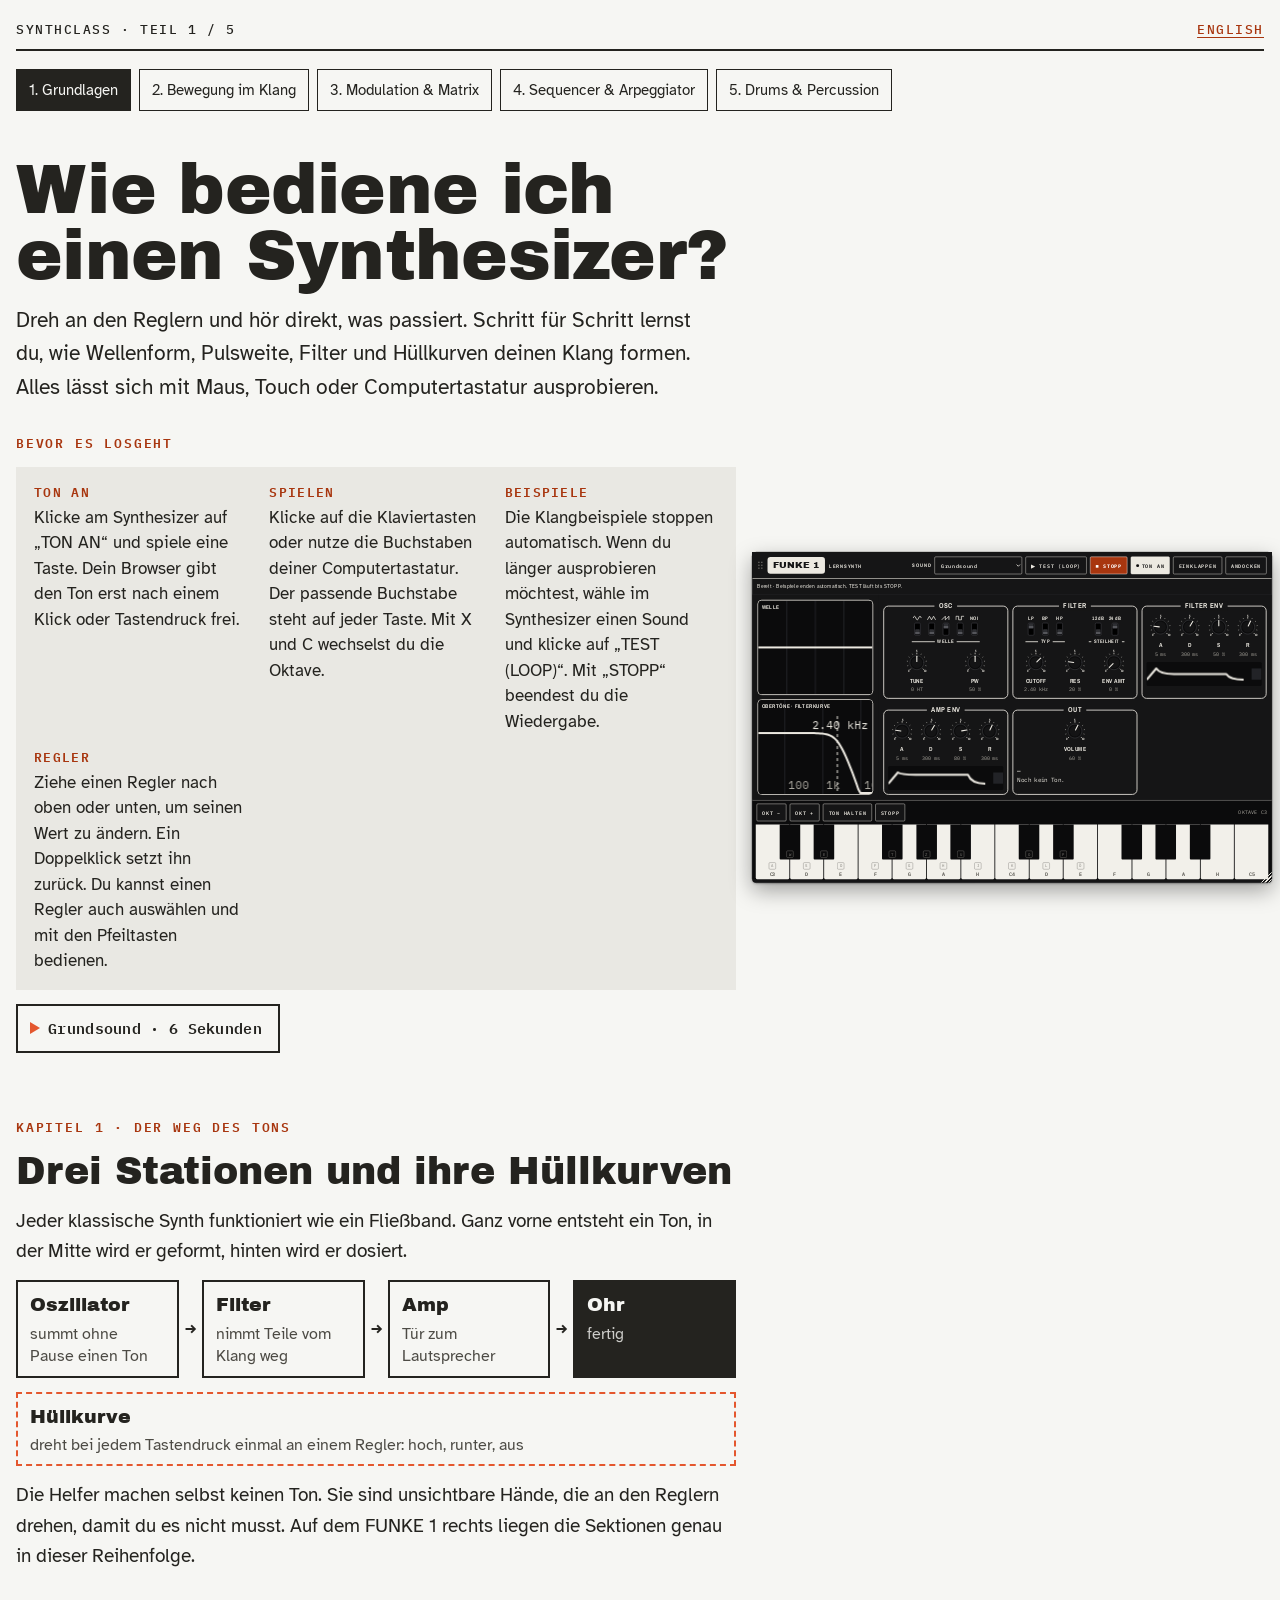
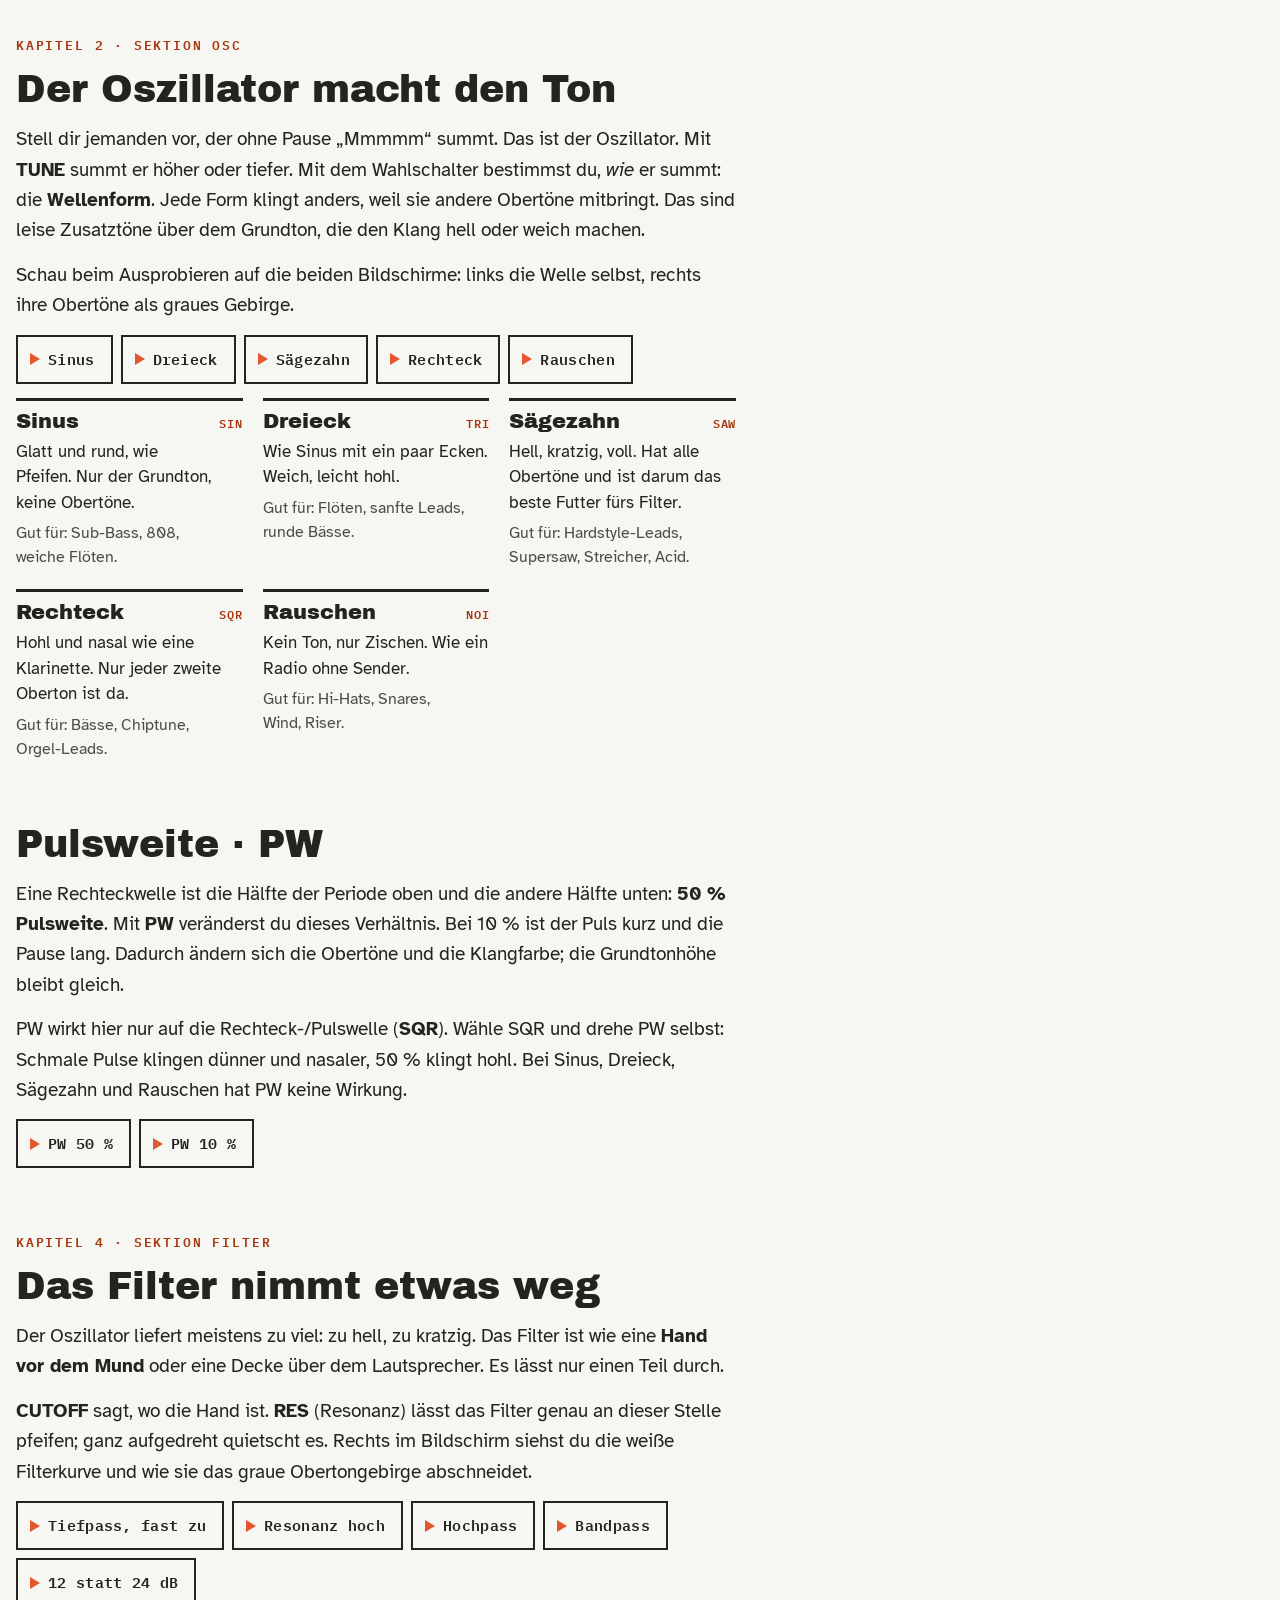
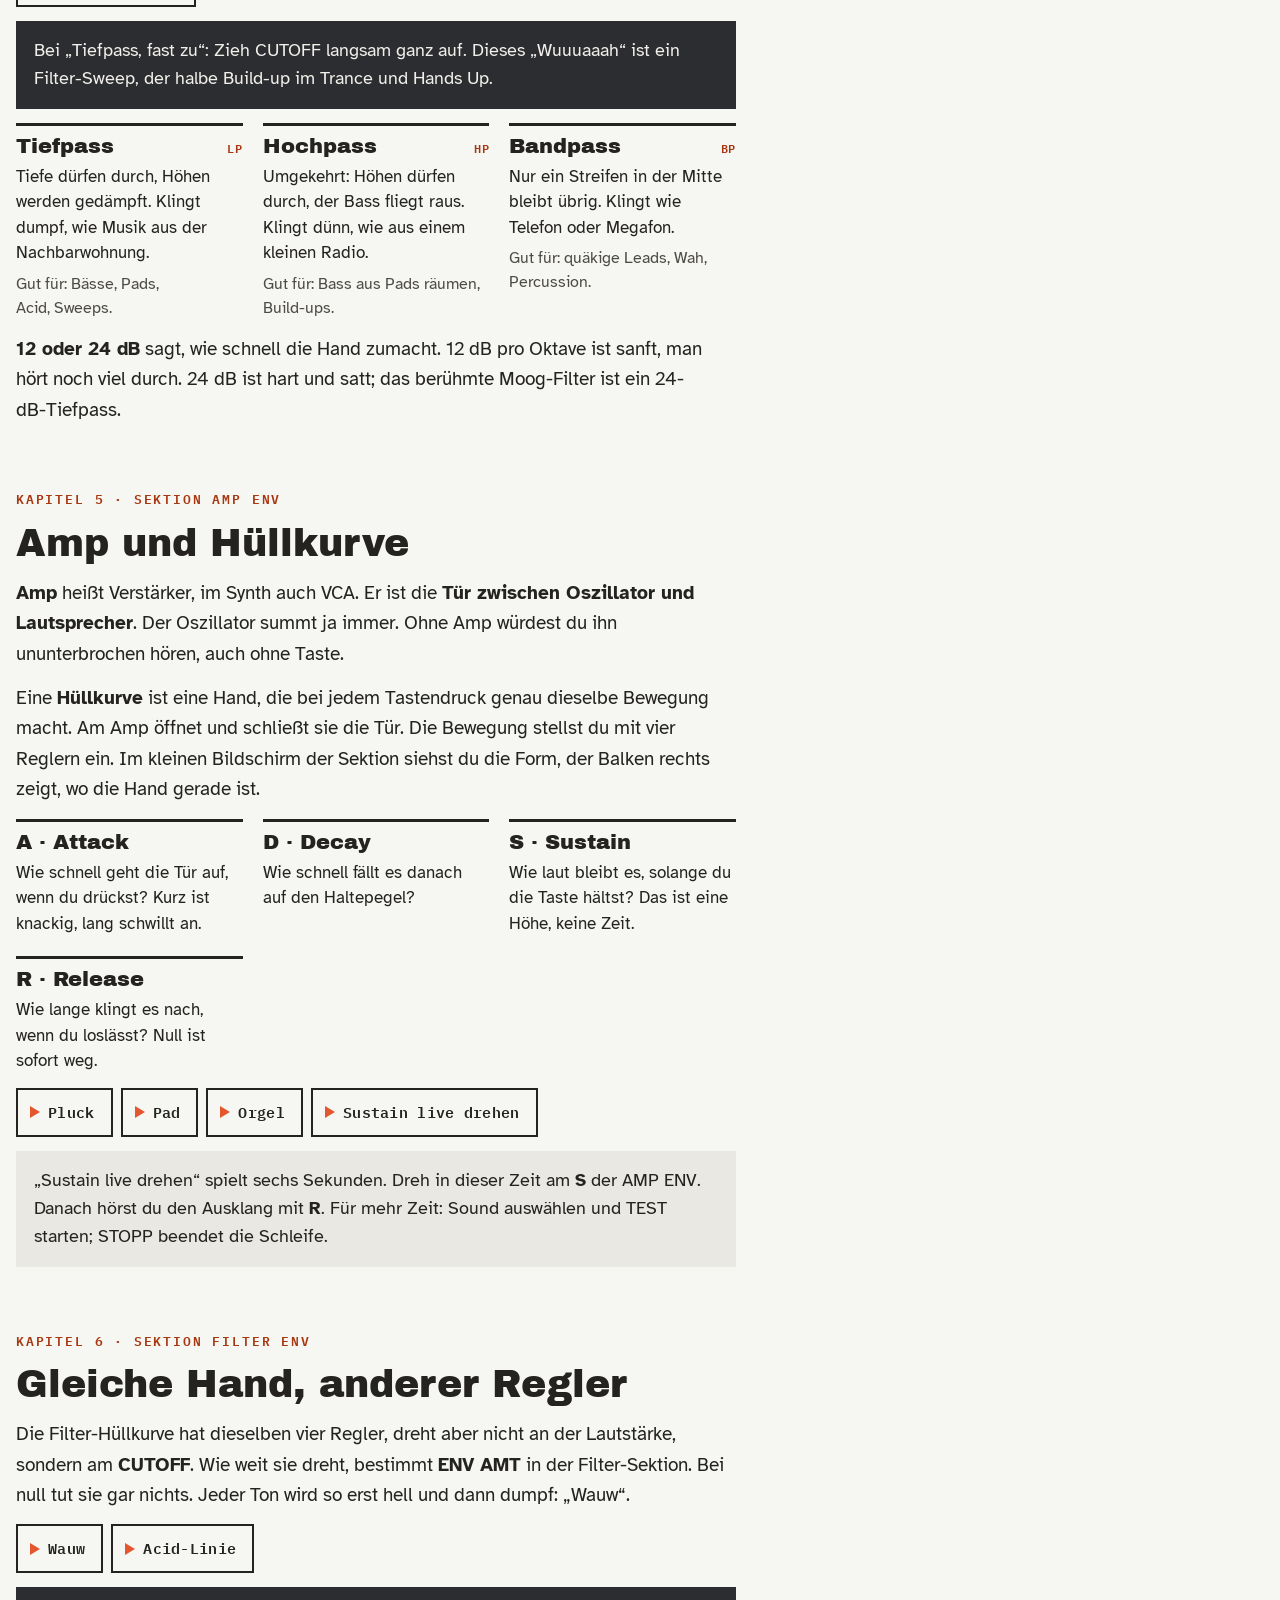
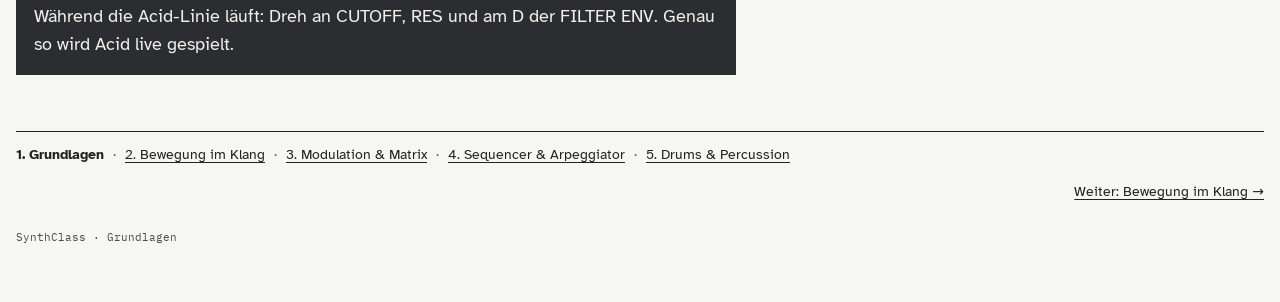
==== commit a444c08f: "Expand SynthClass into five interactive lessons" ====
--- a/de/index.html
+++ b/de/index.html
@@ -3,7 +3,7 @@
 <head>
 <meta charset="utf-8">
 <meta name="viewport" content="width=device-width, initial-scale=1, viewport-fit=cover">
-<title>FUNKE 1 Synth-Schule</title>
+<title>SynthClass · 1. Grundlagen</title>
 <link rel="stylesheet" href="https://fonts.googleapis.com/css2?family=Archivo+Black&family=Atkinson+Hyperlegible:ital,wght@0,400;0,700;1,400&family=IBM+Plex+Mono:wght@400;500;600&family=Archivo+Narrow:wght@600;700&display=swap">
 <style>
 /* Layout: Lehrtext links zum Lesen, spielbarer Synth rechts klebend daneben; mobil steht der Synth oben. */
@@ -174,7 +174,6 @@
 .key.w{flex:1;background:var(--key-white);color:var(--key-white-ink);border-radius:0 0 3px 3px;padding-bottom:6px;min-width:0}
 .key.b{position:absolute;top:0;height:64%;background:var(--key-black);color:var(--panel-dim);border-radius:0 0 2px 2px;padding-bottom:4px;z-index:1}
 .key.down{background:var(--key-down);color:var(--key-black)}
-.midi-status{font-family:var(--f-mono);font-size:12px;color:var(--panel-dim)}
 .toplinks{display:flex;gap:8px 20px;flex-wrap:wrap}
 .top a{color:var(--accent-ink);text-decoration:underline;text-underline-offset:3px}
 .navlink{font-family:var(--f-mono);font-size:14px;font-weight:600;color:var(--accent-ink)}
@@ -253,33 +252,21 @@
 
 </style>
 <style>:root{padding-top:env(safe-area-inset-top,0px);padding-bottom:env(safe-area-inset-bottom,0px)}body{margin:0}[hidden]{display:none!important}img{max-width:100%}</style>
+<link rel="stylesheet" href="../course.css?v=429349cc2f">
 </head>
-<body>
+<body data-course="1">
 <div class="page">
-  <div class="top"><div>Synth-Schule · Seite 1 · FUNKE 1</div><div class="toplinks"><a href="fortgeschritten.html">Seite 2: Fortgeschrittene →</a><a href="../index.html" hreflang="en" lang="en">English</a></div></div>
-
-  <header class="hero">
-    <h1>Wie man einen Synthesizer bedient</h1>
-    <p class="lead">Für alle, die seit Jahren an Knöpfen drehen und nie ganz sicher waren, was da eigentlich passiert. Jedes Kapitel hat Knöpfe zum Ausprobieren: Sie laden einen passenden Sound, spielen ihn und markieren die Regler, um die es gerade geht. Nochmal klicken schaltet das Beispiel wieder ab.</p>
-  </header>
+  <div class="top"><div>SynthClass · Teil 1 / 5</div><a href="../index.html" hreflang="en">English</a></div><nav aria-label="Kursseiten" class="course-nav"><a href="index.html" aria-current="page">1. Grundlagen</a><a href="fortgeschritten.html">2. Bewegung im Klang</a><a href="modulation.html">3. Modulation & Matrix</a><a href="sequencer.html">4. Sequencer & Arpeggiator</a><a href="drums.html">5. Drums & Percussion</a></nav><header class="hero"><h1>Wie bediene ich einen Synthesizer?</h1><p class="lead">Dreh an den Reglern und hör direkt, was passiert. Schritt für Schritt lernst du, wie Wellenform, Pulsweite, Filter und Hüllkurven deinen Klang formen. Alles lässt sich mit Maus, Touch oder Computertastatur ausprobieren.</p></header>
 
   <div class="layout">
-    <main class="text">
-
-      <section class="chapter" id="start">
+    <main class="text"><section class="chapter" id="start">
         <div class="kicker">Bevor es losgeht</div>
-        <div class="howto">
-          <div><span class="k">TON AN</span>Oben im Synth. Browser spielen erst Ton, wenn du einmal klickst.</div>
-          <div><span class="k">SPIELEN</span>Klaviertasten anklicken oder die Computertaste aus dem kleinen Kästchen auf jeder Taste drücken. X und C wechseln die Oktave. Unten auf den weißen Tasten steht der Notenname.</div>
-          <div><span class="k">HOLD</span>Hält den Ton fest. Dann hast du beide Hände zum Schrauben frei.</div>
-          <div><span class="k">REGLER</span>Hoch- und runterziehen. Doppelklick setzt zurück. Pfeiltasten gehen auch.</div>
-        </div>
-        <div class="tries"><button class="try" data-lesson="init">Grundsound halten</button></div>
+        <div class="howto"><div><span class="k">TON AN</span>Klicke am Synthesizer auf „TON AN“ und spiele eine Taste. Dein Browser gibt den Ton erst nach einem Klick oder Tastendruck frei.</div><div><span class="k">SPIELEN</span>Klicke auf die Klaviertasten oder nutze die Buchstaben deiner Computertastatur. Der passende Buchstabe steht auf jeder Taste. Mit X und C wechselst du die Oktave.</div><div><span class="k">BEISPIELE</span>Die Klangbeispiele stoppen automatisch. Wenn du länger ausprobieren möchtest, wähle im Synthesizer einen Sound und klicke auf „TEST (LOOP)“. Mit „STOPP“ beendest du die Wiedergabe.</div><div><span class="k">REGLER</span>Ziehe einen Regler nach oben oder unten, um seinen Wert zu ändern. Ein Doppelklick setzt ihn zurück. Du kannst einen Regler auch auswählen und mit den Pfeiltasten bedienen.</div></div>
+        <div class="tries"><button class="try" data-lesson="init">Grundsound · 6 Sekunden</button></div>
       </section>
-
-      <section class="chapter" id="weg">
+<section class="chapter" id="weg">
         <div class="kicker">Kapitel 1 · Der Weg des Tons</div>
-        <h2>Drei Stationen und zwei Helfer</h2>
+        <h2>Drei Stationen und ihre Hüllkurven</h2>
         <p>Jeder klassische Synth funktioniert wie ein Fließband. Ganz vorne entsteht ein Ton, in der Mitte wird er geformt, hinten wird er dosiert.</p>
         <div class="chain">
           <div class="box"><span class="t">Oszillator</span><span class="s">summt ohne Pause einen Ton</span></div>
@@ -292,12 +279,11 @@
         </div>
         <div class="chain">
           <div class="box helper"><span class="t">Hüllkurve</span><span class="s">dreht bei jedem Tastendruck einmal an einem Regler: hoch, runter, aus</span></div>
-          <div class="box helper"><span class="t">LFO</span><span class="s">wackelt endlos an einem Regler hin und her</span></div>
+
         </div>
         <p>Die Helfer machen selbst keinen Ton. Sie sind unsichtbare Hände, die an den Reglern drehen, damit du es nicht musst. Auf dem FUNKE 1 rechts liegen die Sektionen genau in dieser Reihenfolge.</p>
       </section>
-
-      <section class="chapter" id="osc">
+<section class="chapter" id="osc">
         <div class="kicker">Kapitel 2 · Sektion OSC</div>
         <h2>Der Oszillator macht den Ton</h2>
         <p>Stell dir jemanden vor, der ohne Pause „Mmmmm“ summt. Das ist der Oszillator. Mit <b>TUNE</b> summt er höher oder tiefer. Mit dem Wahlschalter bestimmst du, <i>wie</i> er summt: die <b>Wellenform</b>. Jede Form klingt anders, weil sie andere Obertöne mitbringt. Das sind leise Zusatztöne über dem Grundton, die den Klang hell oder weich machen.</p>
@@ -316,22 +302,8 @@
           <div class="def"><div class="head"><h3>Rechteck</h3><span class="tag">SQR</span></div><p>Hohl und nasal wie eine Klarinette. Nur jeder zweite Oberton ist da.</p><p class="use">Gut für: Bässe, Chiptune, Orgel-Leads.</p></div>
           <div class="def"><div class="head"><h3>Rauschen</h3><span class="tag">NOI</span></div><p>Kein Ton, nur Zischen. Wie ein Radio ohne Sender.</p><p class="use">Gut für: Hi-Hats, Snares, Wind, Riser.</p></div>
         </div>
-      </section>
-
-      <section class="chapter" id="pw">
-        <div class="kicker">Kapitel 3 · Nur beim Rechteck</div>
-        <h2>PW und PWM</h2>
-        <p>Ein Rechteck ist eine Hälfte der Zeit „oben“ und die andere Hälfte „unten“. Das sind 50 %. Der <b>PW</b>-Regler (Pulsbreite) verschiebt das Verhältnis. Je schmaler der obere Teil, desto dünner und quäkiger der Ton. Ganz am Rand schwingt fast nichts mehr.</p>
-        <p><b>PWM</b> heißt Pulsbreiten-Modulation. Jetzt dreht nicht deine Hand am PW-Regler, sondern der LFO. Die Breite wandert langsam hin und her, der Ton schwebt und klingt, als würden zwei leicht verstimmte Oszillatoren gleichzeitig spielen.</p>
-        <div class="tries">
-          <button class="try" data-lesson="pw50">PW 50 %</button>
-          <button class="try" data-lesson="pw10">PW 10 %</button>
-          <button class="try" data-lesson="pwm">PWM an</button>
-        </div>
-        <p class="note">Probier bei „PW 10 %“: Zieh den PW-Regler langsam zurück zur Mitte und hör, wie der Ton hohler wird.</p>
-      </section>
-
-      <section class="chapter" id="filter">
+      </section><section class="chapter" id="pw"><h2>Pulsweite · PW</h2><p>Eine Rechteckwelle ist die Hälfte der Periode oben und die andere Hälfte unten: <b>50 % Pulsweite</b>. Mit <b>PW</b> veränderst du dieses Verhältnis. Bei 10 % ist der Puls kurz und die Pause lang. Dadurch ändern sich die Obertöne und die Klangfarbe; die Grundtonhöhe bleibt gleich.</p><p>PW wirkt hier nur auf die Rechteck-/Pulswelle (<b>SQR</b>). Wähle SQR und drehe PW selbst: Schmale Pulse klingen dünner und nasaler, 50 % klingt hohl. Bei Sinus, Dreieck, Sägezahn und Rauschen hat PW keine Wirkung.</p><div class="tries"><button class="try" data-lesson="pw50">PW 50 %</button><button class="try" data-lesson="pw10">PW 10 %</button></div></section>
+<section class="chapter" id="filter">
         <div class="kicker">Kapitel 4 · Sektion FILTER</div>
         <h2>Das Filter nimmt etwas weg</h2>
         <p>Der Oszillator liefert meistens zu viel: zu hell, zu kratzig. Das Filter ist wie eine <b>Hand vor dem Mund</b> oder eine Decke über dem Lautsprecher. Es lässt nur einen Teil durch.</p>
@@ -351,8 +323,7 @@
         </div>
         <p><b>12 oder 24 dB</b> sagt, wie schnell die Hand zumacht. 12 dB pro Oktave ist sanft, man hört noch viel durch. 24 dB ist hart und satt; das berühmte Moog-Filter ist ein 24-dB-Tiefpass.</p>
       </section>
-
-      <section class="chapter" id="amp">
+<section class="chapter" id="amp">
         <div class="kicker">Kapitel 5 · Sektion AMP ENV</div>
         <h2>Amp und Hüllkurve</h2>
         <p><b>Amp</b> heißt Verstärker, im Synth auch VCA. Er ist die <b>Tür zwischen Oszillator und Lautsprecher</b>. Der Oszillator summt ja immer. Ohne Amp würdest du ihn ununterbrochen hören, auch ohne Taste.</p>
@@ -369,10 +340,9 @@
           <button class="try" data-lesson="e_organ">Orgel</button>
           <button class="try" data-lesson="e_sus">Sustain live drehen</button>
         </div>
-        <p class="note">Bei „Sustain live drehen“ hält HOLD den Ton. Dreh am <b>S</b> der AMP ENV und hör, wie sich die Lautstärke mitbewegt. Danach HOLD aus: Jetzt übernimmt <b>R</b>.</p>
+        <p class="note">„Sustain live drehen“ spielt sechs Sekunden. Dreh in dieser Zeit am <b>S</b> der AMP ENV. Danach hörst du den Ausklang mit <b>R</b>. Für mehr Zeit: Sound auswählen und TEST starten; STOPP beendet die Schleife.</p>
       </section>
-
-      <section class="chapter" id="fenv">
+<section class="chapter" id="fenv">
         <div class="kicker">Kapitel 6 · Sektion FILTER ENV</div>
         <h2>Gleiche Hand, anderer Regler</h2>
         <p>Die Filter-Hüllkurve hat dieselben vier Regler, dreht aber nicht an der Lautstärke, sondern am <b>CUTOFF</b>. Wie weit sie dreht, bestimmt <b>ENV AMT</b> in der Filter-Sektion. Bei null tut sie gar nichts. Jeder Ton wird so erst hell und dann dumpf: „Wauw“.</p>
@@ -381,90 +351,7 @@
           <button class="try" data-lesson="fe_acid">Acid-Linie</button>
         </div>
         <p class="note dark">Während die Acid-Linie läuft: Dreh an CUTOFF, RES und am D der FILTER ENV. Genau so wird Acid live gespielt.</p>
-      </section>
-
-      <section class="chapter" id="lfo">
-        <div class="kicker">Kapitel 7 · Sektion LFO</div>
-        <h2>Der LFO wackelt</h2>
-        <p><b>LFO</b> heißt Low Frequency Oscillator: ein Oszillator, der so langsam schwingt, dass man ihn nicht als Ton hört, auf dem FUNKE 1 zwischen 0,1- und 20-mal pro Sekunde. Er ist ein Kind, das ohne Pause an einem Regler hin- und herdreht. An welchem, sagt <b>ZIEL</b>.</p>
-        <div class="defs">
-          <div class="def"><div class="head"><h3>RATE</h3></div><p>Wie schnell gewackelt wird.</p></div>
-          <div class="def"><div class="head"><h3>AMT</h3></div><p>Wie weit. Bei null passiert nichts, ganz auf klingt nach Sirene.</p></div>
-          <div class="def"><div class="head"><h3>FORM</h3></div><p>SIN und TRI wackeln sanft. SQR springt zwischen zwei Werten. S&amp;H springt zufällig.</p></div>
-        </div>
-        <div class="tries">
-          <button class="try" data-lesson="l_vib">Vibrato (Ziel PITCH)</button>
-          <button class="try" data-lesson="l_trem">Tremolo (Ziel AMP)</button>
-          <button class="try" data-lesson="l_wob">Wobble (Ziel CUT)</button>
-          <button class="try" data-lesson="l_tril">Triller (Form SQR)</button>
-          <button class="try" data-lesson="l_sh">Zufall (Form S&amp;H)</button>
-        </div>
-        <p class="note">Beim Wobble: Dreh RATE langsam hoch. Aus „wau … wau“ wird „wauwauwau“. Im Track läuft der LFO dafür meist synchron zum Tempo.</p>
-      </section>
-
-      <section class="chapter" id="fm">
-        <div class="kicker">Kapitel 8 · FM in der Sektion OSC</div>
-        <h2>FM: Wackeln, aber rasend schnell</h2>
-        <p><b>FM</b> heißt Frequenzmodulation. Beim Vibrato wackelt der LFO langsam an der Tonhöhe. Nimm stattdessen einen zweiten Oszillator, der <b>hörbar schnell</b> wackelt, hunderte Male pro Sekunde. Das hörst du nicht mehr als Leiern, sondern als neuen Klang.</p>
-        <p>Der Wackler heißt <b>Modulator</b>, der Gewackelte <b>Träger</b>. <b>FM AMT</b> sagt, wie stark gewackelt wird. Wenig bringt Glanz, viel bringt Glocken und metallisches Kreischen. Das <b>FM-Verhältnis</b> sagt, wie schnell der Modulator im Vergleich zum Träger läuft: 1:1, 1:2 oder 1:3 klingt musikalisch, ein krummes Verhältnis wie 1:1,41 klingt nach Glocke und Blech.</p>
-        <div class="tries">
-          <button class="try" data-lesson="fm_low">Etwas Glanz</button>
-          <button class="try" data-lesson="fm_r2">Verhältnis 1:2</button>
-          <button class="try" data-lesson="fm_bell">Glocke</button>
-          <button class="try" data-lesson="fm_loud">Volle Kanne</button>
-        </div>
-        <p class="note">Bei „Etwas Glanz“: Dreh FM AMT langsam auf und schau links auf die Welle. Sie wird erst gestaucht, dann chaotisch.</p>
-      </section>
-
-      <section class="chapter" id="spick">
-        <div class="kicker">Kapitel 9 · Spickzettel</div>
-        <h2>Drei Sounds in 30 Sekunden</h2>
-        <div class="recipes">
-          <div class="recipe"><h3>Acid-Bass</h3>
-            <div class="row"><span>OSC</span><span>SAW, tief</span></div>
-            <div class="row"><span>FILTER</span><span>LP, Cutoff weit zu, RES hoch</span></div>
-            <div class="row"><span>F-ENV</span><span>A 0, D kurz, S 0, ENV AMT hoch</span></div>
-            <div class="row"><span>AMP</span><span>A 0, S hoch, R kurz</span></div>
-            <button class="try" data-lesson="fe_acid">Laden</button></div>
-          <div class="recipe"><h3>Breites Pad</h3>
-            <div class="row"><span>OSC</span><span>SQR, PW etwas zu</span></div>
-            <div class="row"><span>LFO</span><span>langsam, Ziel PW</span></div>
-            <div class="row"><span>FILTER</span><span>LP halb, RES wenig</span></div>
-            <div class="row"><span>AMP</span><span>A lang, S hoch, R lang</span></div>
-            <button class="try" data-lesson="e_pad">Laden</button></div>
-          <div class="recipe"><h3>Glocke</h3>
-            <div class="row"><span>OSC</span><span>SIN, FM AMT halb</span></div>
-            <div class="row"><span>FM</span><span>Verhältnis 1:1,41</span></div>
-            <div class="row"><span>FILTER</span><span>ganz offen</span></div>
-            <div class="row"><span>AMP</span><span>A 0, D lang, S 0, R lang</span></div>
-            <button class="try" data-lesson="fm_bell">Laden</button></div>
-        </div>
-      </section>
-
-      <section class="chapter" id="hardware">
-        <div class="kicker">Kapitel 10 · Echte Geräte</div>
-        <h2>Und auf echter Hardware?</h2>
-        <p>Der FUNKE 1 ist ausgedacht, seine Bausteine nicht. So findest du sie auf zwei Klassikern.</p>
-        <div class="tablewrap"><table>
-          <thead><tr><th>FUNKE 1</th><th>PRO-1 / REPRO-1</th><th>MODEL D (MINIMOOG-ART)</th></tr></thead>
-          <tbody>
-            <tr><td>Wellenformen</td><td>Osc A: Säge, Puls. Osc B: Säge, Dreieck, Puls. Dazu Rauschen.</td><td>Dreieck, Säge, Rechteck, zwei Pulse (breit, schmal). Dazu Rauschen.</td></tr>
-            <tr><td>PW</td><td>Eigener PW-Regler pro Oszillator.</td><td>Kein Regler, nur die festen Pulsbreiten.</td></tr>
-            <tr><td>Filter</td><td>24-dB-Tiefpass. Kein HP oder BP.</td><td>24-dB-Tiefpass (Moog-Leiter). Kein HP oder BP.</td></tr>
-            <tr><td>Hüllkurven</td><td>Zwei volle ADSR: Filter und Amp.</td><td>Filter- und Loudness-Contour mit A, D, S. Release übernimmt der Decay-Schalter.</td></tr>
-            <tr><td>LFO</td><td>Eigener LFO, per Modrad auf Tonhöhe, PW, Filter.</td><td>Kein eigener LFO: Oszillator 3 im LO-Bereich übernimmt.</td></tr>
-            <tr><td>FM, PWM</td><td>Sektion MODULATION: Osc B oder Filter-Env auf Freq A, PW A, Filter.</td><td>Osc 3 über den Modulation-Mix auf die Oszillatoren.</td></tr>
-          </tbody>
-        </table></div>
-      </section>
-
-      <section class="chapter" id="weiter">
-        <div class="kicker">Weiter</div>
-        <h2>Seite 2: Fortgeschrittene</h2>
-        <p>Obertöne zum Anfassen, zwei Oszillatoren mit Unison, Detune und Hard Sync, Filter im Detail und frei verschaltbare Modulation, mit dem größeren FUNKE 2.</p>
-        <p><a class="navlink" href="fortgeschritten.html">Zu Seite 2 →</a></p>
-      </section>
-    </main>
+      </section></main>
 
     <aside class="synth-col" aria-label="Spielbarer Synthesizer FUNKE 1">
       <div class="synth" id="synth">
@@ -472,19 +359,13 @@
           <div class="brand"><span class="grip" aria-hidden="true" title="Zum Verschieben ziehen"></span><span class="n">FUNKE 1</span><span class="d">LERNSYNTH</span></div>
           <div class="ctrls">
             <label for="preset" class="brand"><span class="d">SOUND</span></label>
-            <select id="preset">
-              <option value="init">Grundsound</option>
-              <option value="fe_acid">Acid-Bass</option>
-              <option value="e_pad">Breites Pad</option>
-              <option value="fm_bell">Glocke</option>
-              <option value="l_wob">Wobble</option>
-            </select>
-            <button class="pbtn power" id="power" aria-pressed="false"><span class="dot"></span><span id="powerLbl">TON AN</span></button>
+            <select id="preset"><option value="init">Grundsound</option><option value="fe_acid">Acid-Linie</option><option value="e_pad">Sanftes Pad</option><option value="e_pluck">Pluck</option><option value="pw10">Pulswelle · PW 10 %</option></select>
+            <button class="pbtn" id="previewTest" aria-pressed="false">▶ TEST (LOOP)</button><button class="pbtn preview-stop" id="previewStop">■ STOPP</button><button class="pbtn power" id="power" aria-pressed="false"><span class="dot"></span><span id="powerLbl">TON AN</span></button>
             <button class="pbtn" id="minimize" aria-expanded="true" aria-controls="synth">EINKLAPPEN</button>
             <button class="pbtn" id="dock">ANDOCKEN</button>
           </div>
         </div>
-        <div class="s-main">
+        <p class="playback-status" id="playbackStatus" role="status">Bereit · Beispiele enden automatisch. TEST läuft bis STOPP.</p><div class="s-main">
         <div class="screens">
           <div class="screen"><canvas id="scope" aria-label="Oszilloskop: zeigt die Wellenform des Ausgangs"></canvas><span class="lbl">WELLE</span></div>
           <div class="screen"><canvas id="spec" aria-label="Obertöne und Filterkurve"></canvas><span class="lbl">OBERTÖNE · <span style="color:var(--curve)">FILTERKURVE</span></span></div>
@@ -495,10 +376,8 @@
           <div class="kbar">
             <button class="pbtn" id="octDown" aria-label="Oktave tiefer">OKT −</button>
             <button class="pbtn" id="octUp" aria-label="Oktave höher">OKT +</button>
-            <button class="pbtn" id="hold" aria-pressed="false">HOLD</button>
+            <button class="pbtn" id="hold" aria-pressed="false" title="Hält manuell gespielte Töne bis zum erneuten Klick.">TON HALTEN</button>
             <button class="pbtn" id="stop">STOPP</button>
-            <button class="pbtn" id="midi">MIDI</button>
-            <span class="midi-status" id="midiStatus"></span>
             <span class="hint" id="octLbl">OKTAVE C3</span>
           </div>
           <div class="keys" id="keys"></div>
@@ -508,7 +387,7 @@
     </aside>
   </div>
 
-  <footer class="foot"><span>FUNKE 1 ist ein ausgedachter Lernsynth. Auf großen Bildschirmen schwebt er frei: an der Kopfleiste ziehen zum Verschieben, an der Ecke unten rechts ziehen zum Vergrößern oder Verkleinern. Der Klang entsteht mit Web Audio direkt im Browser.</span><span>Wie man einen Synthesizer bedient</span></footer>
+  <footer class="foot course-footer"><nav class="course-bottom" aria-label="Kursnavigation am Seitenende"><div class="course-bottom-links"><a href="index.html" aria-current="page">1. Grundlagen</a> <span aria-hidden="true">·</span> <a href="fortgeschritten.html">2. Bewegung im Klang</a> <span aria-hidden="true">·</span> <a href="modulation.html">3. Modulation & Matrix</a> <span aria-hidden="true">·</span> <a href="sequencer.html">4. Sequencer & Arpeggiator</a> <span aria-hidden="true">·</span> <a href="drums.html">5. Drums & Percussion</a></div><div class="course-bottom-adjacent"><a rel="next" href="fortgeschritten.html">Weiter: Bewegung im Klang →</a></div></nav><small>SynthClass · Grundlagen</small></footer>
 </div>
 
 <div class="toast" id="toast" hidden><span id="toastText">Spielt. Die Regler im Synth sind markiert.</span><button class="pbtn" id="toastGo">ZUM SYNTH</button></div>
@@ -548,8 +427,7 @@
   slope:{cap:'STEILHEIT',opts:[['12','12 dB'],['24','24 dB']],def:'24'}
 };
 const LAYOUT=[
-  {name:'OSC',sw:['wave'],knobs:['tune','pw','fm'],sw2:['ratio']},
-  {name:'LFO',sw:['lfoShape','lfoDest'],knobs:['lfoRate','lfoAmt'],mini:'lfo',miniSide:true},
+  {name:'OSC',sw:['wave'],knobs:['tune','pw']},
   {name:'FILTER',sw:['mode','slope'],knobs:['cutoff','res','envAmt']},
   {name:'FILTER ENV',knobs:['fa','fd','fs','fr'],mini:'fenv'},
   {name:'AMP ENV',knobs:['aa','ad','as','ar'],mini:'aenv'},
@@ -569,27 +447,17 @@
   w_noi:{p:{wave:'noi',cutoff:18000,res:0},hi:['wave'],play:{hold:57}},
   pw50:{p:{wave:'sqr',pw:.5,cutoff:18000,res:0},hi:['pw'],play:{hold:45}},
   pw10:{p:{wave:'sqr',pw:.1,cutoff:18000,res:0},hi:['pw'],play:{hold:45}},
-  pwm:{p:{wave:'sqr',pw:.5,lfoDest:'pw',lfoShape:'tri',lfoRate:.7,lfoAmt:.85,cutoff:5000,res:.1},hi:['pw','lfoAmt','lfoRate','lfoDest'],play:{hold:45}},
   f_lp:{p:{wave:'saw',mode:'lp',cutoff:220,res:.25},hi:['cutoff'],play:{hold:40}},
   f_res:{p:{wave:'saw',mode:'lp',cutoff:700,res:.85},hi:['res','cutoff'],play:{hold:40}},
   f_hp:{p:{wave:'saw',mode:'hp',cutoff:1500,res:.3},hi:['mode','cutoff'],play:{hold:40}},
   f_bp:{p:{wave:'saw',mode:'bp',cutoff:1000,res:.6},hi:['mode','cutoff','res'],play:{hold:40}},
   f_12:{p:{wave:'saw',mode:'lp',slope:'12',cutoff:500,res:.2},hi:['slope'],play:{hold:40}},
   e_pluck:{p:{aa:.005,ad:.35,as:0,ar:.2,cutoff:3000},hi:['aa','ad','as','ar'],play:{seq:[57,60,64,69],step:.38,gate:.25}},
-  e_pad:{p:{wave:'sqr',pw:.4,lfoDest:'pw',lfoShape:'tri',lfoAmt:.5,lfoRate:.5,aa:1.3,ad:.6,as:.85,ar:1.8,cutoff:1600,res:.1},hi:['aa','as','ar'],play:{once:52,len:2.8}},
+  e_pad:{p:{wave:'sqr',aa:1.3,ad:.6,as:.85,ar:1.8,cutoff:1600,res:.1},hi:['aa','as','ar'],play:{once:52,len:2.8}},
   e_organ:{p:{wave:'sqr',pw:.5,aa:.006,ad:.01,as:1,ar:.03,cutoff:4000,res:0},hi:['aa','ad','as','ar'],play:{seq:[60,64,67,72],step:.32,gate:.28}},
   e_sus:{p:{as:.3,ad:.4},hi:['as'],play:{hold:52}},
   fe_wauw:{p:{wave:'saw',cutoff:150,res:.45,envAmt:.7,fa:.003,fd:.5,fs:.05,fr:.3},hi:['envAmt','fd','cutoff'],play:{seq:[45,45,52,45],step:.55,gate:.35}},
   fe_acid:{p:{wave:'saw',cutoff:110,res:.78,envAmt:.75,fa:.004,fd:.17,fs:0,fr:.08,aa:.006,ad:.3,as:.85,ar:.1,slope:'24'},hi:['cutoff','res','envAmt','fd'],play:{seq:[36,36,48,36,39,36,43,46,36,36,48,36,39,41,43,36],step:.125,gate:.09,loops:4}},
-  l_vib:{p:{wave:'saw',cutoff:3500,res:.1,lfoDest:'pitch',lfoShape:'sin',lfoRate:5.5,lfoAmt:.22},hi:['lfoDest','lfoAmt','lfoRate'],play:{hold:57}},
-  l_trem:{p:{wave:'tri',cutoff:18000,res:0,lfoDest:'amp',lfoShape:'sin',lfoRate:6,lfoAmt:.9},hi:['lfoDest','lfoAmt','lfoRate'],play:{hold:57}},
-  l_wob:{p:{wave:'saw',cutoff:180,res:.6,lfoDest:'cut',lfoShape:'sin',lfoRate:2.2,lfoAmt:.7},hi:['lfoDest','lfoRate','lfoAmt'],play:{hold:33}},
-  l_tril:{p:{wave:'sqr',pw:.3,cutoff:3000,lfoDest:'pitch',lfoShape:'sqr',lfoRate:7,lfoAmt:.29},hi:['lfoShape','lfoRate'],play:{hold:64}},
-  l_sh:{p:{wave:'saw',cutoff:900,res:.75,lfoDest:'cut',lfoShape:'sh',lfoRate:8,lfoAmt:.6},hi:['lfoShape'],play:{hold:45}},
-  fm_low:{p:{wave:'sin',fm:.12,ratio:'1',cutoff:18000,res:0},hi:['fm'],play:{hold:57}},
-  fm_r2:{p:{wave:'sin',fm:.35,ratio:'2',cutoff:18000,res:0},hi:['ratio','fm'],play:{hold:45}},
-  fm_bell:{p:{wave:'sin',fm:.5,ratio:'1.41',cutoff:18000,res:0,aa:.004,ad:2.2,as:0,ar:2},hi:['fm','ratio'],play:{seq:[72,79,76],step:.9,gate:.2}},
-  fm_loud:{p:{wave:'sin',fm:1,ratio:'1.41',cutoff:18000,res:0},hi:['fm','ratio'],play:{hold:45}}
 };
 
 // ---------- UI-Bau ----------
@@ -692,7 +560,7 @@
   const t=PARAMS[id].fmt(P[id]);e.v.textContent=t;
   e.svg.setAttribute('aria-valuenow',Math.round(n*100));e.svg.setAttribute('aria-valuetext',t);
 }
-function renderSwitch(id){const e=swEls[id];for(const v in e.btns)e.btns[v].setAttribute('aria-checked',String(v===P[id]));}
+function renderSwitch(id){const e=swEls[id];if(!e)return;for(const v in e.btns)e.btns[v].setAttribute('aria-checked',String(v===P[id]));}
 function setParam(id,v){const p=PARAMS[id];v=Math.max(p.min,Math.min(p.max,v));P[id]=v;renderKnob(id);applyAudio(id);}
 function setSwitch(id,v){P[id]=v;renderSwitch(id);applyAudio(id);}
 function setHi(list){
@@ -927,7 +795,7 @@
   renderKeys();
 }
 function clearSeq(){seqTimers.forEach(clearTimeout);seqTimers=[];}
-function releaseAll(){clearSeq();stack=[];latched=null;noteOff();renderKeys();}
+function releaseAll(){resetPlayback();clearSeq();stack=[];latched=null;noteOff();renderKeys();}
 function setHold(on){
   hold=on;$('#hold').setAttribute('aria-pressed',String(on));
   if(on){if(stack.length){latched=stack[stack.length-1];stack=[];}}
@@ -1009,16 +877,6 @@
   else{await ensureAudio();}
 });
 
-// ---------- MIDI ----------
-$('#midi').addEventListener('click',()=>{
-  const st=$('#midiStatus');
-  if(!navigator.requestMIDIAccess){st.textContent='Browser ohne MIDI';return;}
-  navigator.requestMIDIAccess().then(acc=>{
-    const hook=()=>{let n=0;acc.inputs.forEach(inp=>{n++;inp.onmidimessage=ev=>{const[s,d1,d2]=ev.data;const c=s&0xf0;if(c===0x90&&d2>0)press(d1);else if(c===0x80||(c===0x90&&d2===0))lift(d1);};});st.textContent=n?('MIDI: '+n+' Gerät'+(n>1?'e':'')):'Kein MIDI-Gerät';};
-    hook();acc.onstatechange=hook;ensureAudio();
-  }).catch(()=>{st.textContent='MIDI hier gesperrt';});
-});
-
 // ---------- Lektionen ----------
 function applyPatch(p){
   const full=Object.assign({},INIT,p);
@@ -1032,32 +890,61 @@
   const t=$('#toast');t.hidden=false;clearTimeout(toastTimer);toastTimer=setTimeout(()=>{t.hidden=true;},4500);
 }
 $('#toastGo').addEventListener('click',()=>{$('#toast').hidden=true;$('#synth').scrollIntoView({behavior:matchMedia('(prefers-reduced-motion: reduce)').matches?'auto':'smooth',block:'start'});});
-async function runLesson(key,btn){
+
+const PLAYBACK_TEXT={"ready": "Bereit · Beispiele enden automatisch. TEST läuft bis STOPP.", "loaded": "Sound geladen · TEST startet die Dauerschleife.", "error": "Audio konnte nicht gestartet werden. Bitte erneut versuchen.", "loop": "TEST läuft in Dauerschleife · ■ STOPP beendet den Test.", "example": "Beispiel spielt einmal · endet automatisch nach spätestens 8 s plus Ausklang.", "finished": "Beispiel beendet · erneut klicken zum Anhören."};
+// Examples are finite. Only the explicit TEST button starts an endless loop.
+let playbackToken=0;
+const playbackStatus=document.getElementById('playbackStatus');
+const testButton=document.getElementById('previewTest');
+function resetPlayback(){
+  playbackToken++;
+  testButton.setAttribute('aria-pressed','false');
+  playbackStatus.textContent=PLAYBACK_TEXT.ready;
+}
+function clearOn(){document.querySelectorAll('.try.on').forEach(x=>{x.classList.remove('on');x.setAttribute('aria-pressed','false');});}
+function offBtn(b){if(b){b.classList.remove('on');b.setAttribute('aria-pressed','false');}}
+function stopLesson(){releaseAll();setHold(false);setHi([]);clearOn();}
+function loadPreset(){
+  stopLesson();const L=LESSONS[$('#preset').value];if(L)applyPatch(L.p);
+  playbackStatus.textContent=PLAYBACK_TEXT.loaded;
+}
+async function runLesson(key,btn,loop=false){
   const L=LESSONS[key];if(!L)return;
-  await ensureAudio();
-  const pl=L.play||{};
-  const keepNote=pl.hold!=null&&hold&&latched===pl.hold;
-  if(!keepNote)releaseAll();
+  stopLesson();const token=playbackToken;
+  if([...$('#preset').options].some(option=>option.value===key))$('#preset').value=key;
   applyPatch(L.p);setHi(L.hi||[]);
-  clearOn();
+  try{await ensureAudio();}catch(e){if(token===playbackToken)playbackStatus.textContent=PLAYBACK_TEXT.error;return;}
+  if(token!==playbackToken)return;
+  setHold(false);
   if(btn){btn.classList.add('on');btn.setAttribute('aria-pressed','true');}
-  if(pl.hold!=null){setHold(true);if(!keepNote){latched=null;press(pl.hold);}}
-  else if(pl.once!=null){setHold(false);press(pl.once);seqTimers.push(setTimeout(()=>lift(pl.once),pl.len*1000));seqTimers.push(setTimeout(()=>offBtn(btn),(pl.len+Math.min(P.ar,2))*1000));}
-  else if(pl.seq){
-    setHold(false);const loops=pl.loops||1;let i=0;
-    for(let l=0;l<loops;l++)pl.seq.forEach(n=>{const at=i*pl.step*1000;seqTimers.push(setTimeout(()=>press(n),at));seqTimers.push(setTimeout(()=>lift(n),at+pl.gate*1000));i++;});
-    seqTimers.push(setTimeout(()=>offBtn(btn),((i-1)*pl.step+pl.gate+Math.min(P.ar,2))*1000));
-  }
-  showToast();
-}
-function clearOn(){document.querySelectorAll('.try.on').forEach(x=>{x.classList.remove('on');x.setAttribute('aria-pressed','false');});}
-function offBtn(b){if(b&&b.classList.contains('on')){b.classList.remove('on');b.setAttribute('aria-pressed','false');}}
-function stopLesson(){releaseAll();setHold(false);setHi([]);clearOn();}
-document.querySelectorAll('.try').forEach(b=>{
-  b.setAttribute('aria-pressed','false');
-  b.addEventListener('click',()=>{if(b.classList.contains('on'))stopLesson();else runLesson(b.dataset.lesson,b);});
-});
-$('#preset').addEventListener('change',e=>{runLesson(e.target.value,null);});
+  testButton.setAttribute('aria-pressed',String(loop));
+  playbackStatus.textContent=loop?PLAYBACK_TEXT.loop:PLAYBACK_TEXT.example;
+  const pl=L.play||{},isSequence=Array.isArray(pl.seq);
+  const notes=isSequence?pl.seq:[pl.once??pl.hold??45];
+  const gate=isSequence?Math.min(pl.gate||.3,pl.step||.5):Math.min(pl.len||6,6);
+  const step=isSequence?(pl.step||.5):gate+.25;
+  const count=isSequence?Math.min(notes.length*(pl.loops||1),Math.max(1,Math.floor(8/step))):1;
+  let index=0;
+  const finish=()=>{if(token!==playbackToken)return;offBtn(btn);setHi([]);playbackStatus.textContent=PLAYBACK_TEXT.finished;seqTimers=[];};
+  const tick=()=>{
+    if(token!==playbackToken)return;
+    const item=notes[index%notes.length],note=Array.isArray(item)?item[0]:item;
+    const velocity=Array.isArray(item)?item[1]:.8;
+    press(note,velocity);index++;
+    const off=setTimeout(()=>{if(token===playbackToken)lift(note);},gate*1000);
+    const next=setTimeout(loop||index<count?tick:finish,(loop||index<count?step:gate+Math.min(P.ar,2))*1000);
+    seqTimers=[off,next];
+  };
+  tick();showToast();
+}
+document.querySelectorAll('.try').forEach(b=>{b.setAttribute('aria-pressed','false');b.addEventListener('click',()=>{if(b.classList.contains('on'))stopLesson();else runLesson(b.dataset.lesson,b);});});
+$('#preset').addEventListener('change',loadPreset);
+testButton.addEventListener('click',()=>runLesson($('#preset').value,null,true));
+document.getElementById('previewStop').addEventListener('click',stopLesson);
+document.getElementById('power').addEventListener('click',stopLesson,true);
+document.getElementById('hold').addEventListener('click',()=>{const was=hold;stopLesson();setHold(was);},true);
+document.addEventListener('visibilitychange',()=>{if(document.hidden)stopLesson();});
+window.addEventListener('pagehide',stopLesson);
 
 // ---------- Zeichnen ----------
 const css=n=>getComputedStyle(document.documentElement).getPropertyValue(n).trim();
@@ -1152,7 +1039,7 @@
 }
 let lastRead=0;
 function frame(ts){
-  drawScope();drawSpec();drawEnv(minis.fenv,fenv,'f');drawEnv(minis.aenv,aenv,'a');drawLfo(minis.lfo);
+  drawScope();drawSpec();drawEnv(minis.fenv,fenv,'f');drawEnv(minis.aenv,aenv,'a');
   if(ts-lastRead>250){lastRead=ts;if(cur!=null)updateReadout();}
   requestAnimationFrame(frame);
 }
@@ -1161,11 +1048,11 @@
 const store={get(){try{return JSON.parse(localStorage.getItem('funke1-win2')||'null');}catch(e){return null;}},set(v){try{localStorage.setItem('funke1-win2',JSON.stringify(v));}catch(e){}}};
 const saved=store.get()||{};
 const BASEW=1240;
-let floating=false, pos={x:saved.x,y:saved.y}, wantFloat=saved.float!==false, userS=saved.s||null, curS=1;
-const fitScale=v=>Math.max(.45,Math.min(v,1.8,(window.innerWidth-16)/BASEW,(window.innerHeight-16)/Math.max(1,synthEl.offsetHeight)));
+let floating=false, pos={x:null,y:null}, wantFloat=true, userS=null, curS=1;
+const fitScale=v=>Math.max(.25,Math.min(v,1.8,(window.innerWidth-16)/BASEW,(window.innerHeight-16)/Math.max(1,synthEl.offsetHeight)));
 function applySize(){
   if(!floating){synthEl.style.removeProperty('--s');curS=1;return;}
-  curS=fitScale(userS||Math.min(1,(window.innerWidth-32)/BASEW));
+  curS=fitScale(userS||Math.min(1,Math.max(300,window.innerWidth-$('.text').getBoundingClientRect().right-24)/BASEW));
   synthEl.style.setProperty('--s',curS.toFixed(4));
 }
 const canFloat=()=>window.innerWidth>=900;
@@ -1223,7 +1110,6 @@
   else if(!floating&&wantFloat&&canFloat())setFloat(true);
   else if(floating){applySize();clampPos();}
 });
-if(saved.min!==false){synthEl.classList.add('min');$('#minimize').textContent='AUFKLAPPEN';$('#minimize').setAttribute('aria-expanded','false');}
 setFloat(wantFloat&&canFloat());
 
 buildKeys();
--- a/course.css
+++ b/course.css
@@ -0,0 +1,62 @@
+.course-nav{display:flex;flex-wrap:wrap;gap:8px;margin:18px 0}
+.course-nav a{border:1px solid var(--rule);padding:8px 12px;color:var(--ink);text-decoration:none;font-size:15px}
+.course-nav a[aria-current]{background:var(--ink);color:var(--paper)}
+.course-footer{display:block}
+.course-bottom{width:100%;font:14px/1.8 var(--f-body);letter-spacing:normal;text-transform:none;margin-bottom:16px}
+.course-bottom-links{display:flex;flex-wrap:wrap;align-items:center;gap:4px 9px}
+.course-bottom a{color:var(--ink);text-underline-offset:3px}
+.course-bottom a[aria-current=page]{font-weight:700;text-decoration:none}
+.course-bottom-adjacent{display:flex;flex-wrap:wrap;justify-content:space-between;gap:8px 24px;margin-top:12px}
+.course-bottom-adjacent a[rel=next]{margin-left:auto}
+.course-bottom a:focus-visible{outline:2px solid var(--accent);outline-offset:4px}
+.course-controls{border:1px solid var(--panel-line);background:var(--panel-2);color:var(--panel-text);padding:16px;margin:12px;border-radius:6px;font:14px var(--f-body)}
+.course-controls h2{font:20px var(--f-display);margin:0 0 12px}
+.s-main>.course-controls,.secs>.course-controls{grid-column:1/-1;min-width:0}
+.synth.min .course-controls{display:none}
+.synth.min .ctrls>:not(#minimize):not(#dock),.synth.min .playback-status{display:none}
+.course-controls label{display:flex;flex-direction:column;gap:5px;min-width:100px}
+.course-controls input,.course-controls select{font:inherit;max-width:100%;padding:6px;background:var(--panel);color:var(--panel-text);border:1px solid var(--panel-dim);border-radius:3px}
+.course-controls input[type=checkbox]{min-height:22px;accent-color:var(--led-on)}
+.course-controls .transport-row{display:flex;gap:12px;flex-wrap:wrap;align-items:end;margin:12px 0}
+.course-controls button{min-height:36px;cursor:pointer}
+.course-controls button:focus-visible,.course-nav a:focus-visible{outline:3px solid var(--led-on);outline-offset:3px}
+.steps{display:grid;grid-template-columns:repeat(8,minmax(64px,1fr));gap:6px;overflow-x:auto;padding:4px 2px 10px}
+.steps label{min-width:64px;padding:8px 4px;border:2px solid transparent;text-align:center}
+.steps label.playing{border-color:var(--led-on);background:var(--panel)}
+.course-status{min-height:24px;margin:8px 0;color:var(--panel-text)}
+.playback-status{font:13px/1.5 var(--f-body);color:var(--panel-text);padding:8px 12px;margin:0;border-bottom:1px solid var(--panel-line)}
+#synth .s-head .preview-stop{background:#a8360f;color:#fff;border-color:#fff;font-weight:700;min-width:88px}
+#previewTest[aria-pressed=true]{outline:2px solid var(--led-on);outline-offset:2px}
+.course-controls [hidden]{display:none!important}
+.lfo-route{display:grid;grid-template-columns:60px minmax(0,1fr);gap:4px 10px;align-items:center}
+.lfo-route .selw{min-width:0}
+@media(max-width:600px){.steps{grid-template-columns:repeat(4,minmax(52px,1fr))}.course-nav a{flex:1 1 40%}}
+@container synth (max-width:700px){.steps{grid-template-columns:repeat(4,minmax(52px,1fr))}}
+
+/* Eight-step interaction in the existing Pro-1 panel theme. */
+.seq-rack{background:var(--panel);color:var(--panel-text);border:1.5px solid var(--panel-print);border-radius:10px;box-shadow:none;padding:14px}
+.seq-rack .seq-heading{display:flex;justify-content:space-between;align-items:center;gap:12px;border-bottom:1px solid var(--panel-line);padding-bottom:10px}
+.seq-rack .seq-heading h2{font:600 13px var(--f-mono);letter-spacing:.14em;margin:0;color:var(--panel-print)}
+.seq-rack .seq-heading>span{font:10px var(--f-mono);color:var(--panel-dim);letter-spacing:.08em}
+.seq-rack .seq-toolbar{gap:12px;margin:12px 0}
+.seq-rack .seq-toolbar label{font:10px var(--f-mono);letter-spacing:.06em;min-width:80px}
+.seq-rack input,.seq-rack select{background:var(--panel);border-color:var(--panel-print);color:var(--panel-print);box-shadow:none}
+.seq-rack .seq-channel-row{padding:12px 0;border-top:1px solid var(--panel-line);border-bottom:1px solid var(--panel-line)}
+.seq-rack .steps{grid-template-columns:repeat(8,minmax(32px,1fr));gap:9px;overflow:visible;padding:0}
+.seq-rack .seq-step{display:flex;flex-direction:column;align-items:stretch;gap:7px;min-width:0}
+.seq-rack .seq-step:nth-child(5){border-left:1px solid var(--panel-dim);padding-left:9px}
+.seq-rack .step-number{text-align:center;font:10px var(--f-mono);color:var(--panel-print)}
+.seq-rack .steps .step-switch{display:block;position:relative;min-width:0;padding:0;border:0;height:40px;cursor:pointer}
+.seq-rack .step-switch input{position:absolute;opacity:0;width:100%;height:100%;margin:0}
+.seq-rack .step-cap{display:block;position:relative;height:100%;border:1.5px solid var(--panel-print);border-radius:3px;background:var(--scope-bg);box-shadow:none}
+.seq-rack .step-cap:after{content:'';position:absolute;left:calc(50% - 3px);top:7px;width:6px;height:6px;background:var(--led-off);border-radius:50%}
+.seq-rack .step-switch input:checked+.step-cap{background:var(--panel-print);border-color:var(--panel-print)}
+.seq-rack .step-switch input:checked+.step-cap:after{background:var(--led-on)}
+.seq-rack .step-switch input:focus-visible+.step-cap{outline:2px solid var(--led-on);outline-offset:3px}
+.seq-rack .steps select{width:100%;min-width:0;min-height:27px;padding:3px 2px;font:10px var(--f-mono);text-align:center;letter-spacing:0;border-radius:3px}
+.seq-rack .seq-step.playing{background:none;border:0}
+.seq-rack .seq-step.playing .step-cap{outline:2px solid var(--led-on);outline-offset:2px}
+.seq-rack .seq-step.playing .step-number{color:var(--led-on)}
+.seq-rack #transport-start[aria-pressed=true]{background:var(--panel-print);color:var(--panel);border-color:var(--led-on)}
+.seq-rack .course-status,.seq-rack #chord-status{font:11px var(--f-mono);color:var(--panel-dim)}
+@container synth (max-width:700px){.seq-rack .steps{gap:5px;grid-template-columns:repeat(8,minmax(25px,1fr))}}
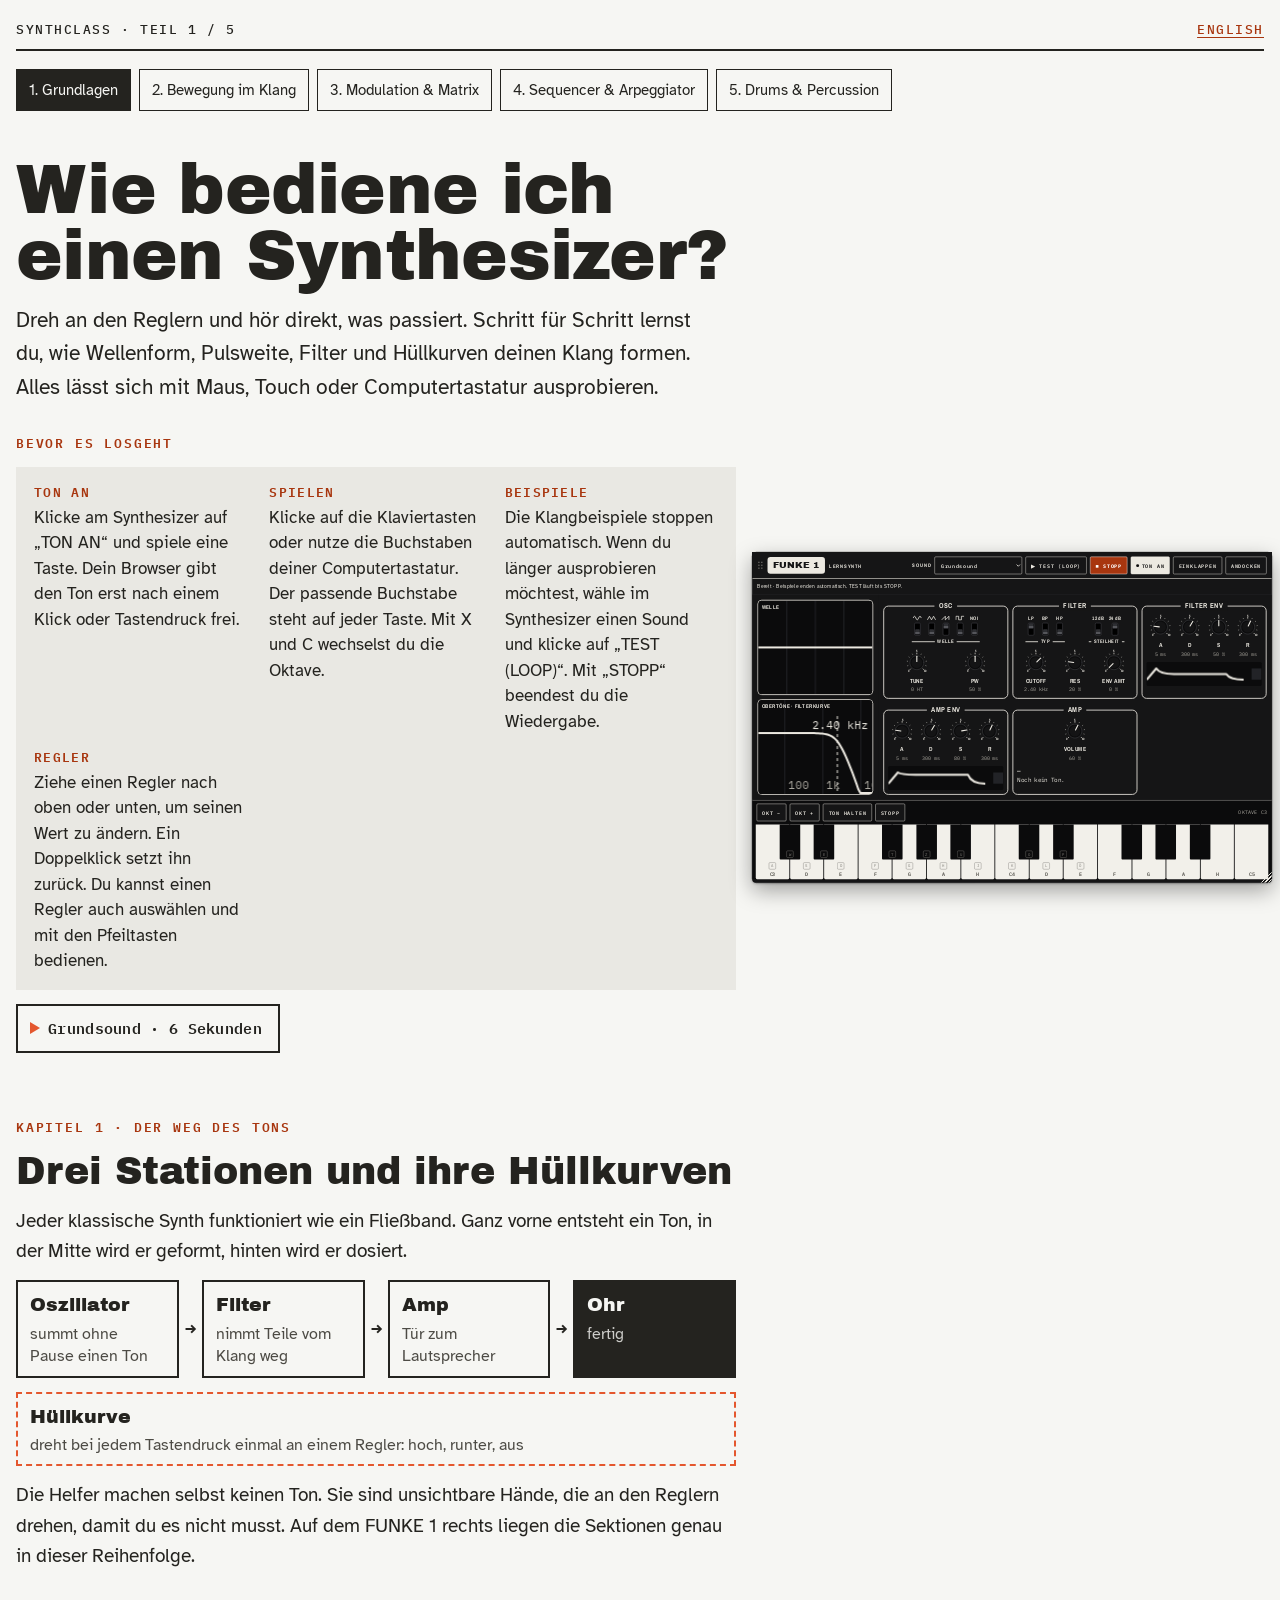
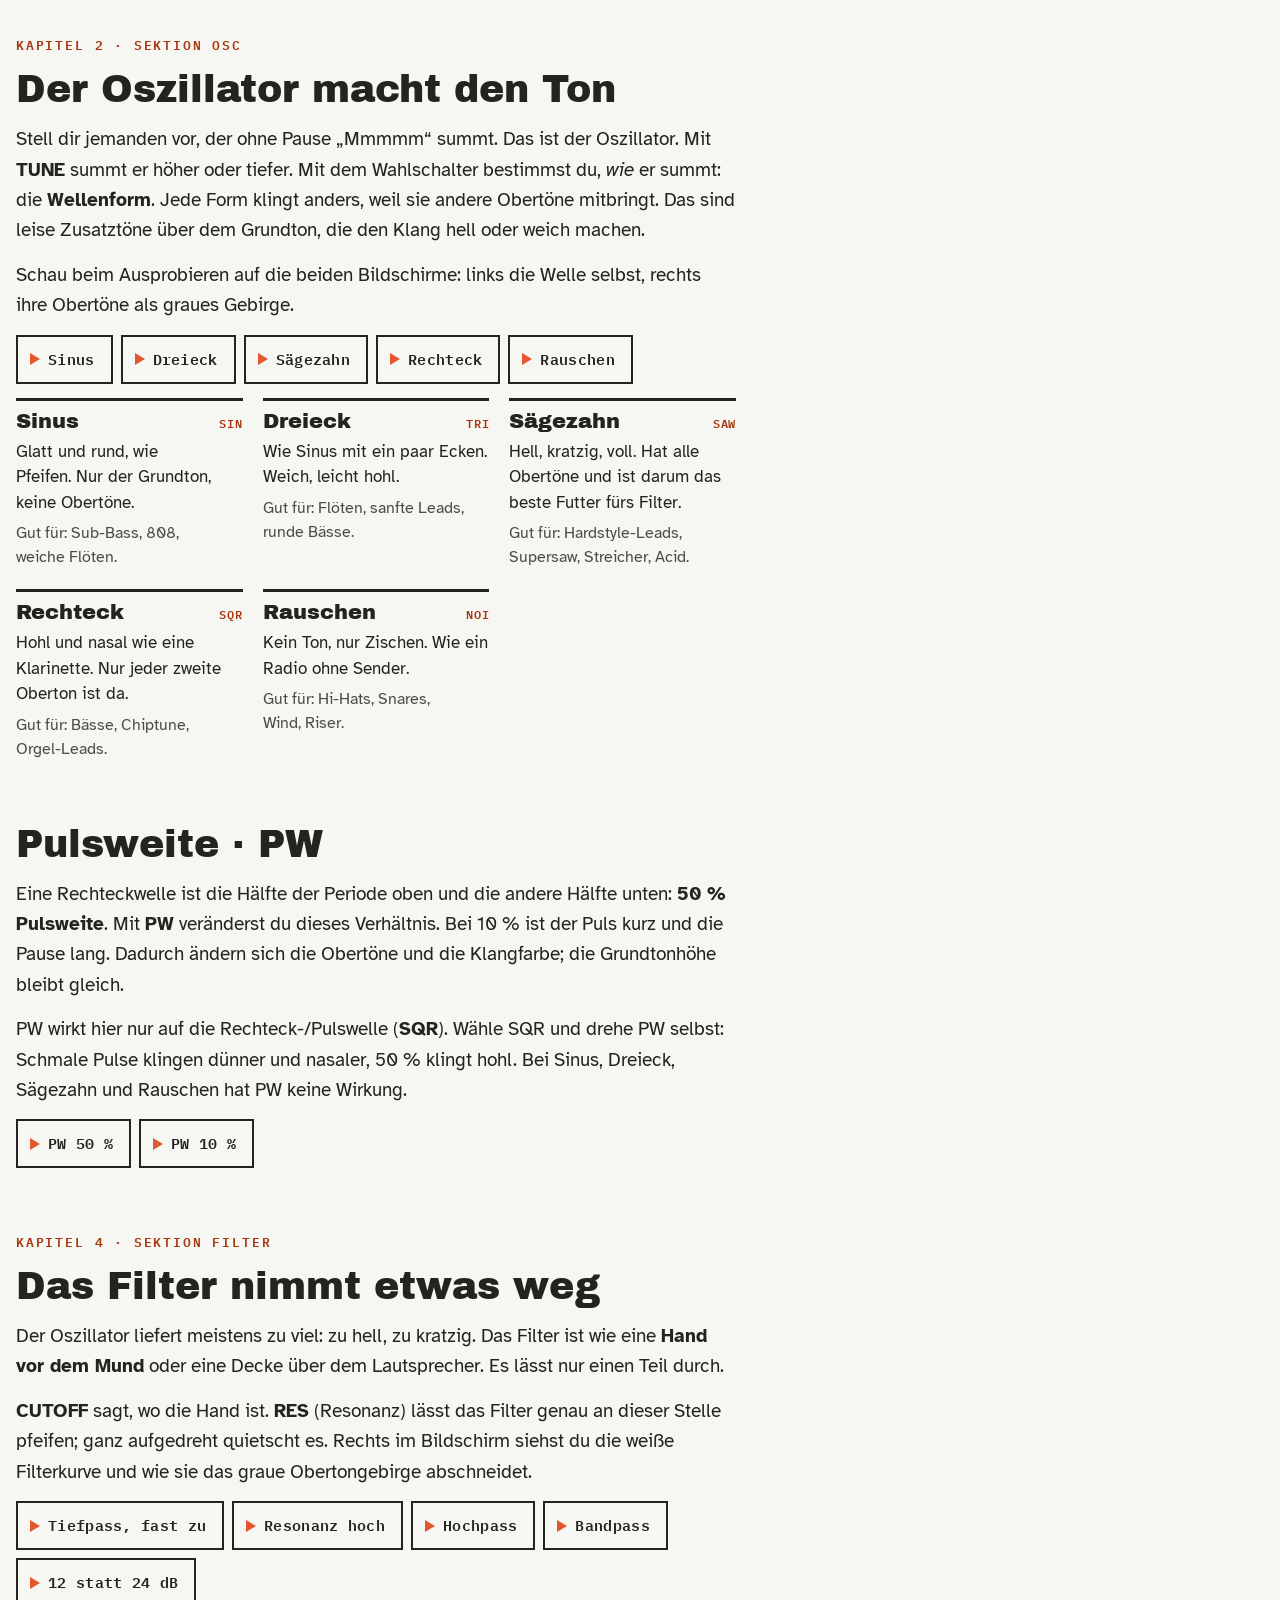
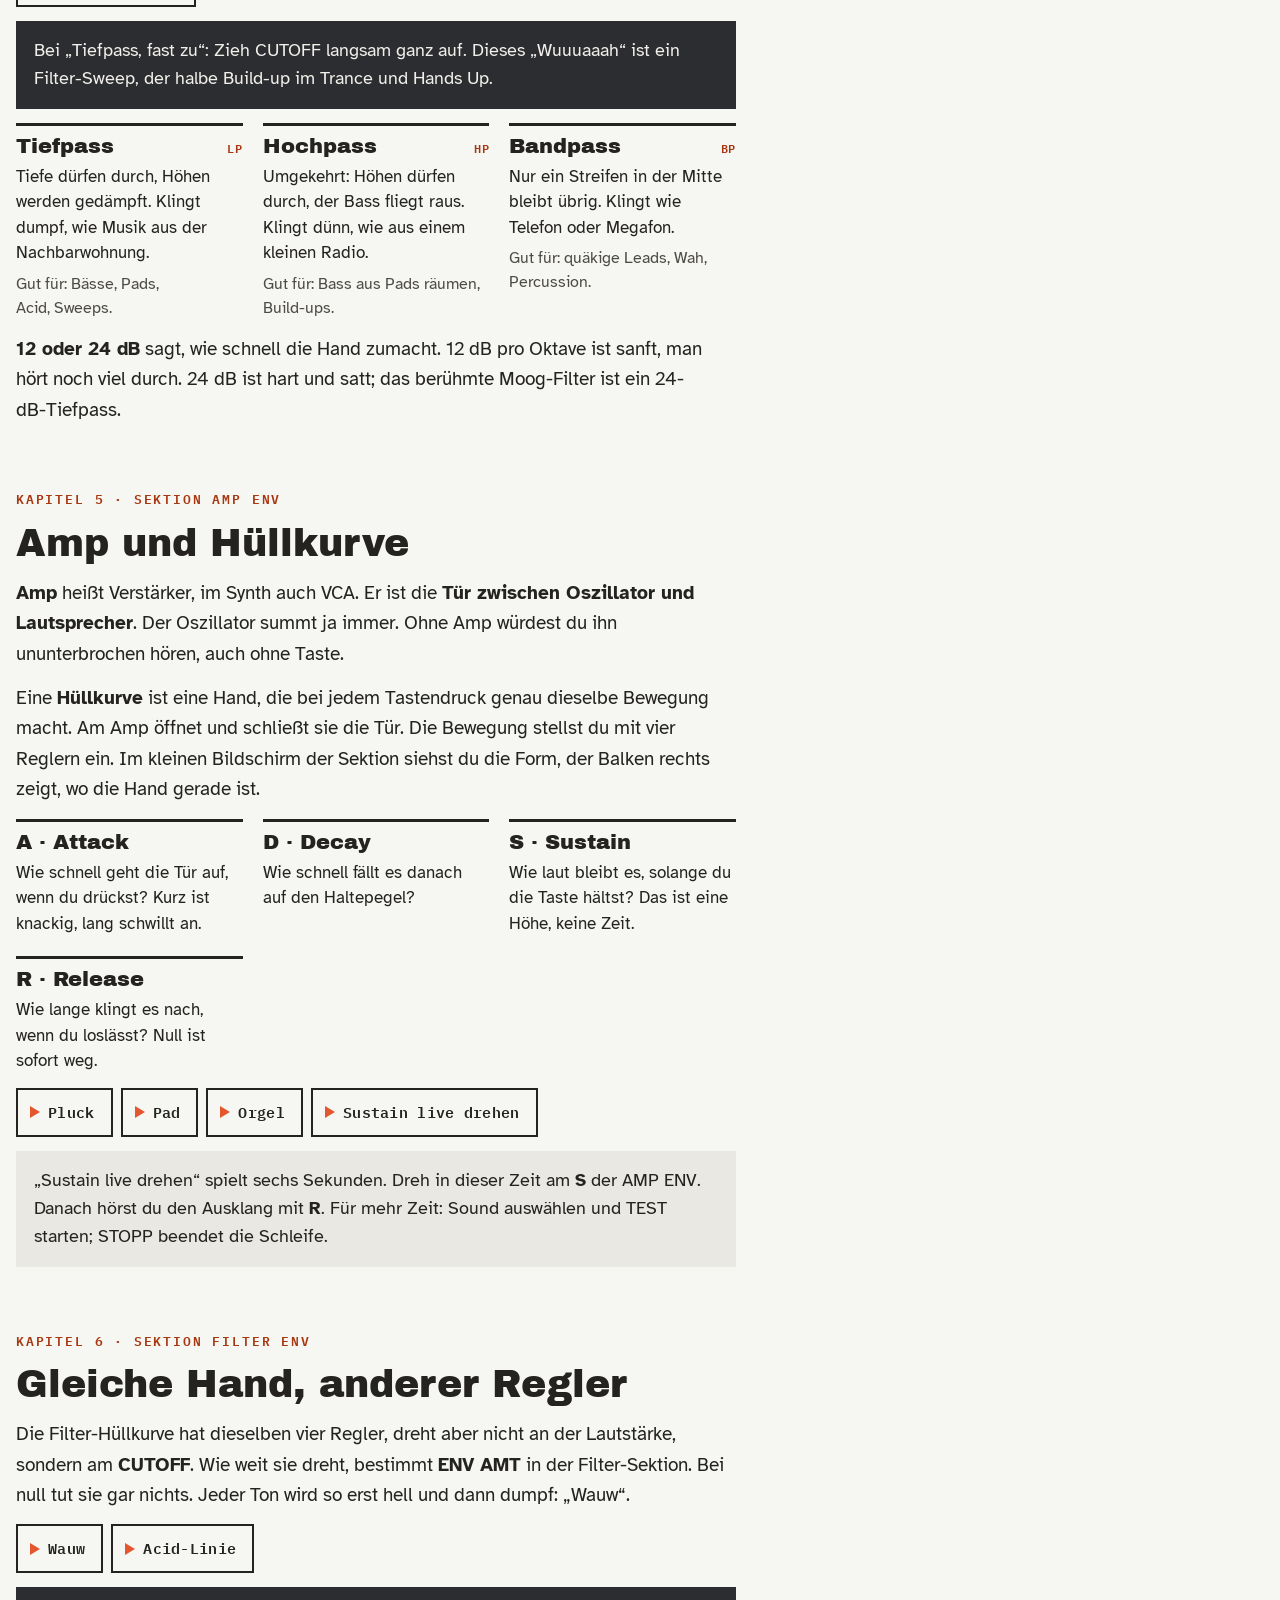
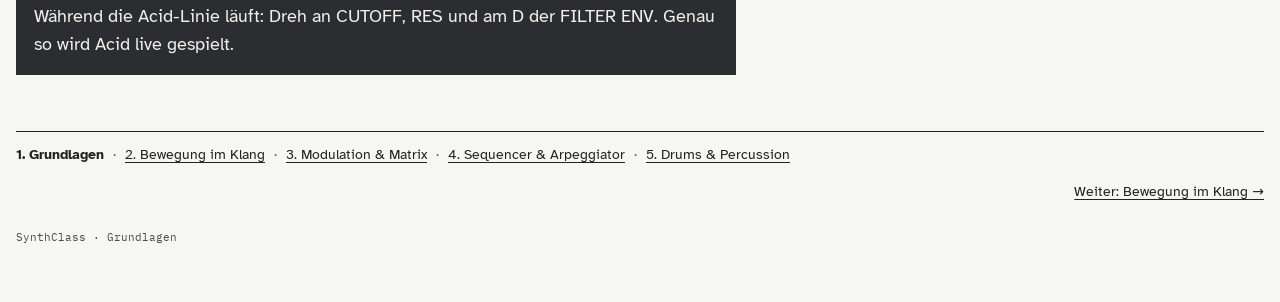
==== commit a169328a: "Rename output section to AMP" ====
--- a/de/index.html
+++ b/de/index.html
@@ -431,7 +431,7 @@
   {name:'FILTER',sw:['mode','slope'],knobs:['cutoff','res','envAmt']},
   {name:'FILTER ENV',knobs:['fa','fd','fs','fr'],mini:'fenv'},
   {name:'AMP ENV',knobs:['aa','ad','as','ar'],mini:'aenv'},
-  {name:'OUT',knobs:['vol'],readout:true}
+  {name:'AMP',knobs:['vol'],readout:true}
 ];
 const INIT={};
 for(const k in PARAMS)INIT[k]=PARAMS[k].def;
@@ -542,7 +542,7 @@
   return g;
 }
 LAYOUT.forEach(sec=>{
-  const d=document.createElement('div');d.className='sec';d.dataset.kind=/ENV/.test(sec.name)?'env':/LFO/.test(sec.name)?'lfo':/FILTER/.test(sec.name)?'filter':/OUT/.test(sec.name)?'out':'osc';
+  const d=document.createElement('div');d.className='sec';d.dataset.kind=/ENV/.test(sec.name)?'env':/LFO/.test(sec.name)?'lfo':/FILTER/.test(sec.name)?'filter':/AMP/.test(sec.name)?'out':'osc';
   const n=document.createElement('div');n.className='sec-name';n.textContent=sec.name;d.append(n);
   if(sec.sw){const r=document.createElement('div');r.className='swrow';sec.sw.forEach(id=>r.append(makeSwitch(id)));d.append(r);}
   const k=document.createElement('div');k.className='knobs';sec.knobs.forEach(id=>k.append(makeKnob(id)));
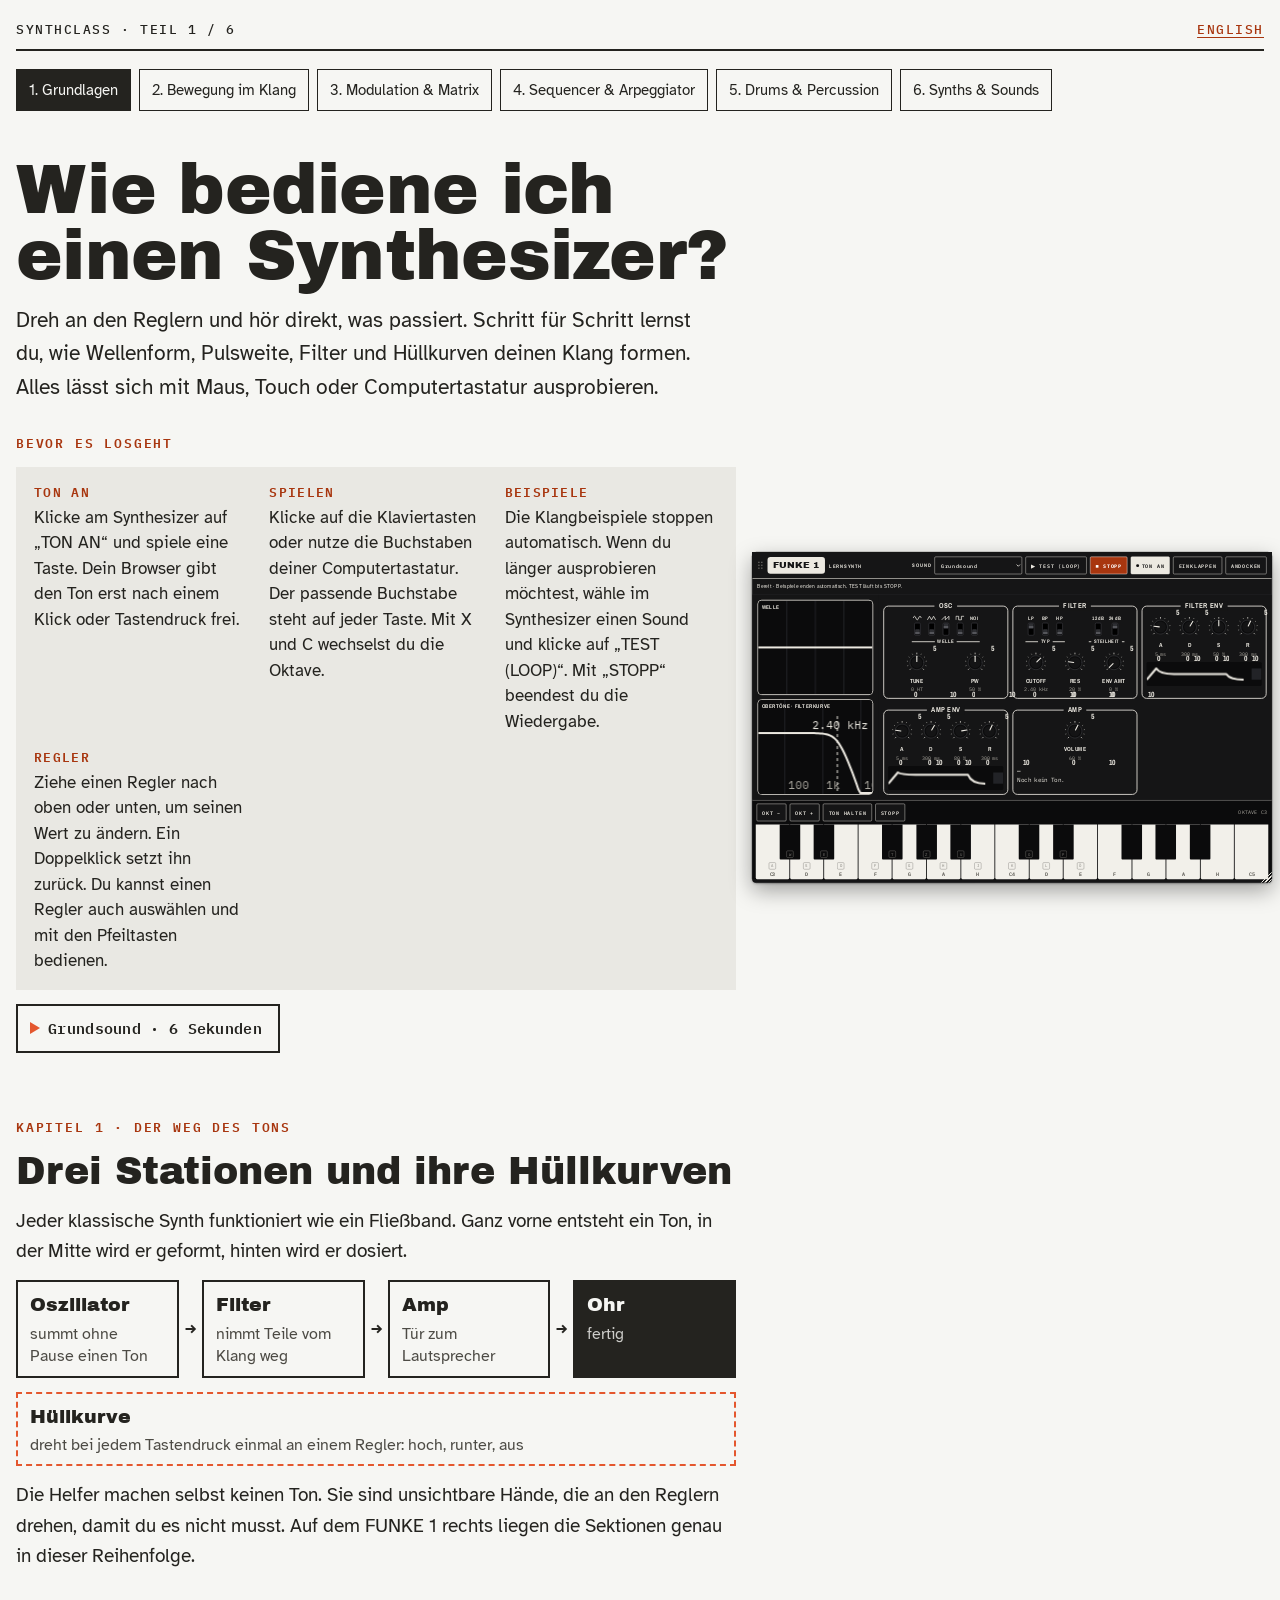
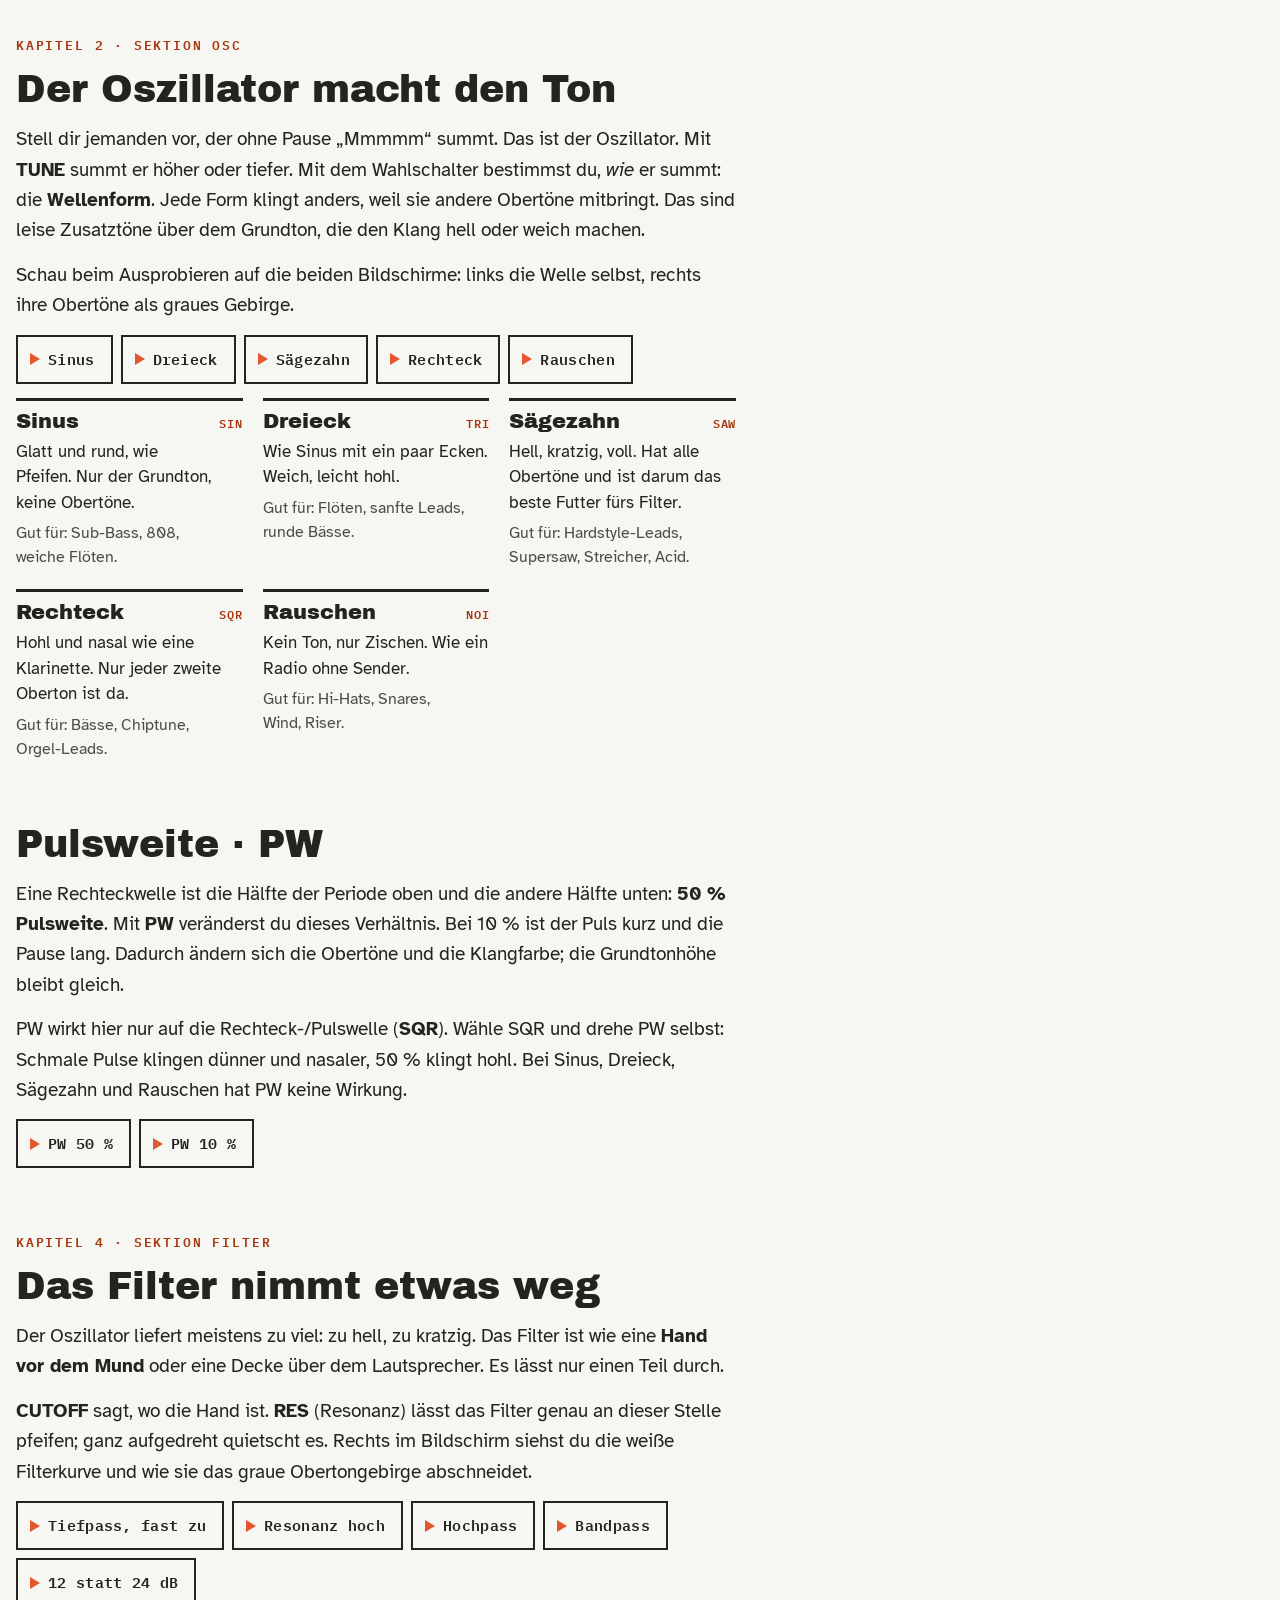
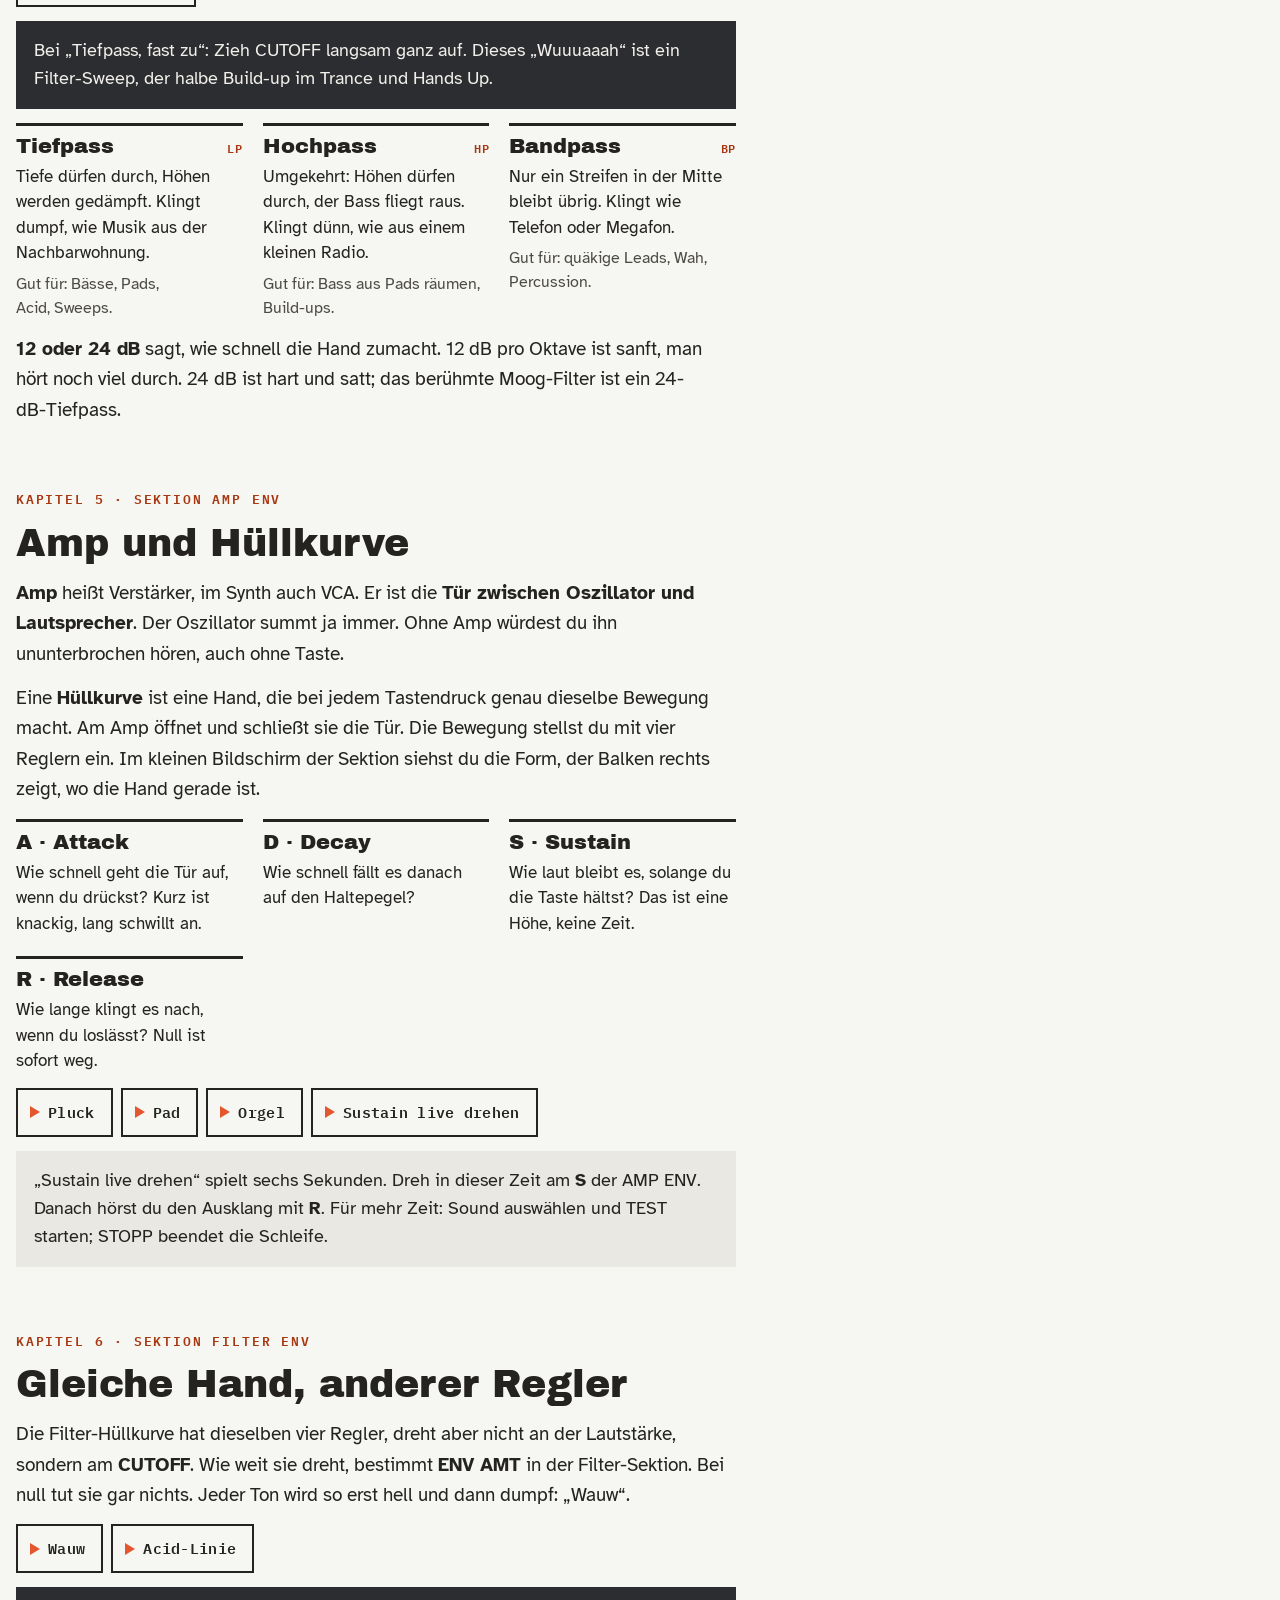
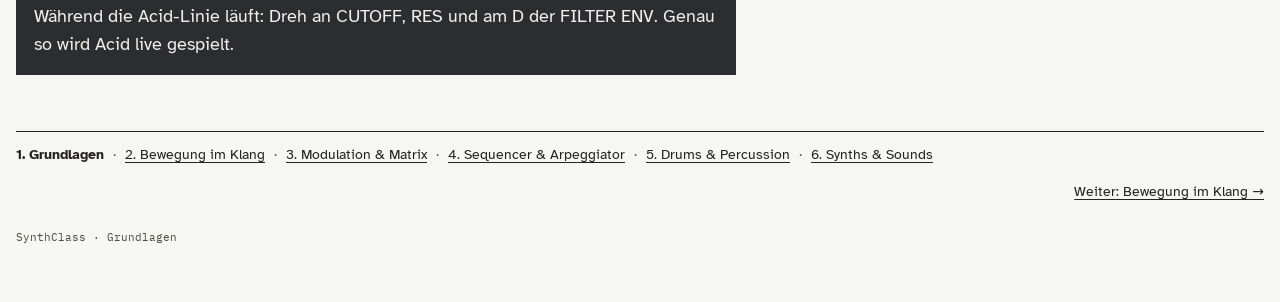
==== commit 08266650: "Add part 6: Synths & sounds Key, stab, pad, lead and bass, each built mainly through its amp and fil" ====
--- a/de/index.html
+++ b/de/index.html
@@ -256,7 +256,7 @@
 </head>
 <body data-course="1">
 <div class="page">
-  <div class="top"><div>SynthClass · Teil 1 / 5</div><a href="../index.html" hreflang="en">English</a></div><nav aria-label="Kursseiten" class="course-nav"><a href="index.html" aria-current="page">1. Grundlagen</a><a href="fortgeschritten.html">2. Bewegung im Klang</a><a href="modulation.html">3. Modulation & Matrix</a><a href="sequencer.html">4. Sequencer & Arpeggiator</a><a href="drums.html">5. Drums & Percussion</a></nav><header class="hero"><h1>Wie bediene ich einen Synthesizer?</h1><p class="lead">Dreh an den Reglern und hör direkt, was passiert. Schritt für Schritt lernst du, wie Wellenform, Pulsweite, Filter und Hüllkurven deinen Klang formen. Alles lässt sich mit Maus, Touch oder Computertastatur ausprobieren.</p></header>
+  <div class="top"><div>SynthClass · Teil 1 / 6</div><a href="../index.html" hreflang="en">English</a></div><nav aria-label="Kursseiten" class="course-nav"><a href="index.html" aria-current="page">1. Grundlagen</a><a href="fortgeschritten.html">2. Bewegung im Klang</a><a href="modulation.html">3. Modulation & Matrix</a><a href="sequencer.html">4. Sequencer & Arpeggiator</a><a href="drums.html">5. Drums & Percussion</a><a href="sounds.html">6. Synths & Sounds</a></nav><header class="hero"><h1>Wie bediene ich einen Synthesizer?</h1><p class="lead">Dreh an den Reglern und hör direkt, was passiert. Schritt für Schritt lernst du, wie Wellenform, Pulsweite, Filter und Hüllkurven deinen Klang formen. Alles lässt sich mit Maus, Touch oder Computertastatur ausprobieren.</p></header>
 
   <div class="layout">
     <main class="text"><section class="chapter" id="start">
@@ -387,7 +387,7 @@
     </aside>
   </div>
 
-  <footer class="foot course-footer"><nav class="course-bottom" aria-label="Kursnavigation am Seitenende"><div class="course-bottom-links"><a href="index.html" aria-current="page">1. Grundlagen</a> <span aria-hidden="true">·</span> <a href="fortgeschritten.html">2. Bewegung im Klang</a> <span aria-hidden="true">·</span> <a href="modulation.html">3. Modulation & Matrix</a> <span aria-hidden="true">·</span> <a href="sequencer.html">4. Sequencer & Arpeggiator</a> <span aria-hidden="true">·</span> <a href="drums.html">5. Drums & Percussion</a></div><div class="course-bottom-adjacent"><a rel="next" href="fortgeschritten.html">Weiter: Bewegung im Klang →</a></div></nav><small>SynthClass · Grundlagen</small></footer>
+  <footer class="foot course-footer"><nav class="course-bottom" aria-label="Kursnavigation am Seitenende"><div class="course-bottom-links"><a href="index.html" aria-current="page">1. Grundlagen</a> <span aria-hidden="true">·</span> <a href="fortgeschritten.html">2. Bewegung im Klang</a> <span aria-hidden="true">·</span> <a href="modulation.html">3. Modulation & Matrix</a> <span aria-hidden="true">·</span> <a href="sequencer.html">4. Sequencer & Arpeggiator</a> <span aria-hidden="true">·</span> <a href="drums.html">5. Drums & Percussion</a> <span aria-hidden="true">·</span> <a href="sounds.html">6. Synths & Sounds</a></div><div class="course-bottom-adjacent"><a rel="next" href="fortgeschritten.html">Weiter: Bewegung im Klang →</a></div></nav><small>SynthClass · Grundlagen</small></footer>
 </div>
 
 <div class="toast" id="toast" hidden><span id="toastText">Spielt. Die Regler im Synth sind markiert.</span><button class="pbtn" id="toastGo">ZUM SYNTH</button></div>
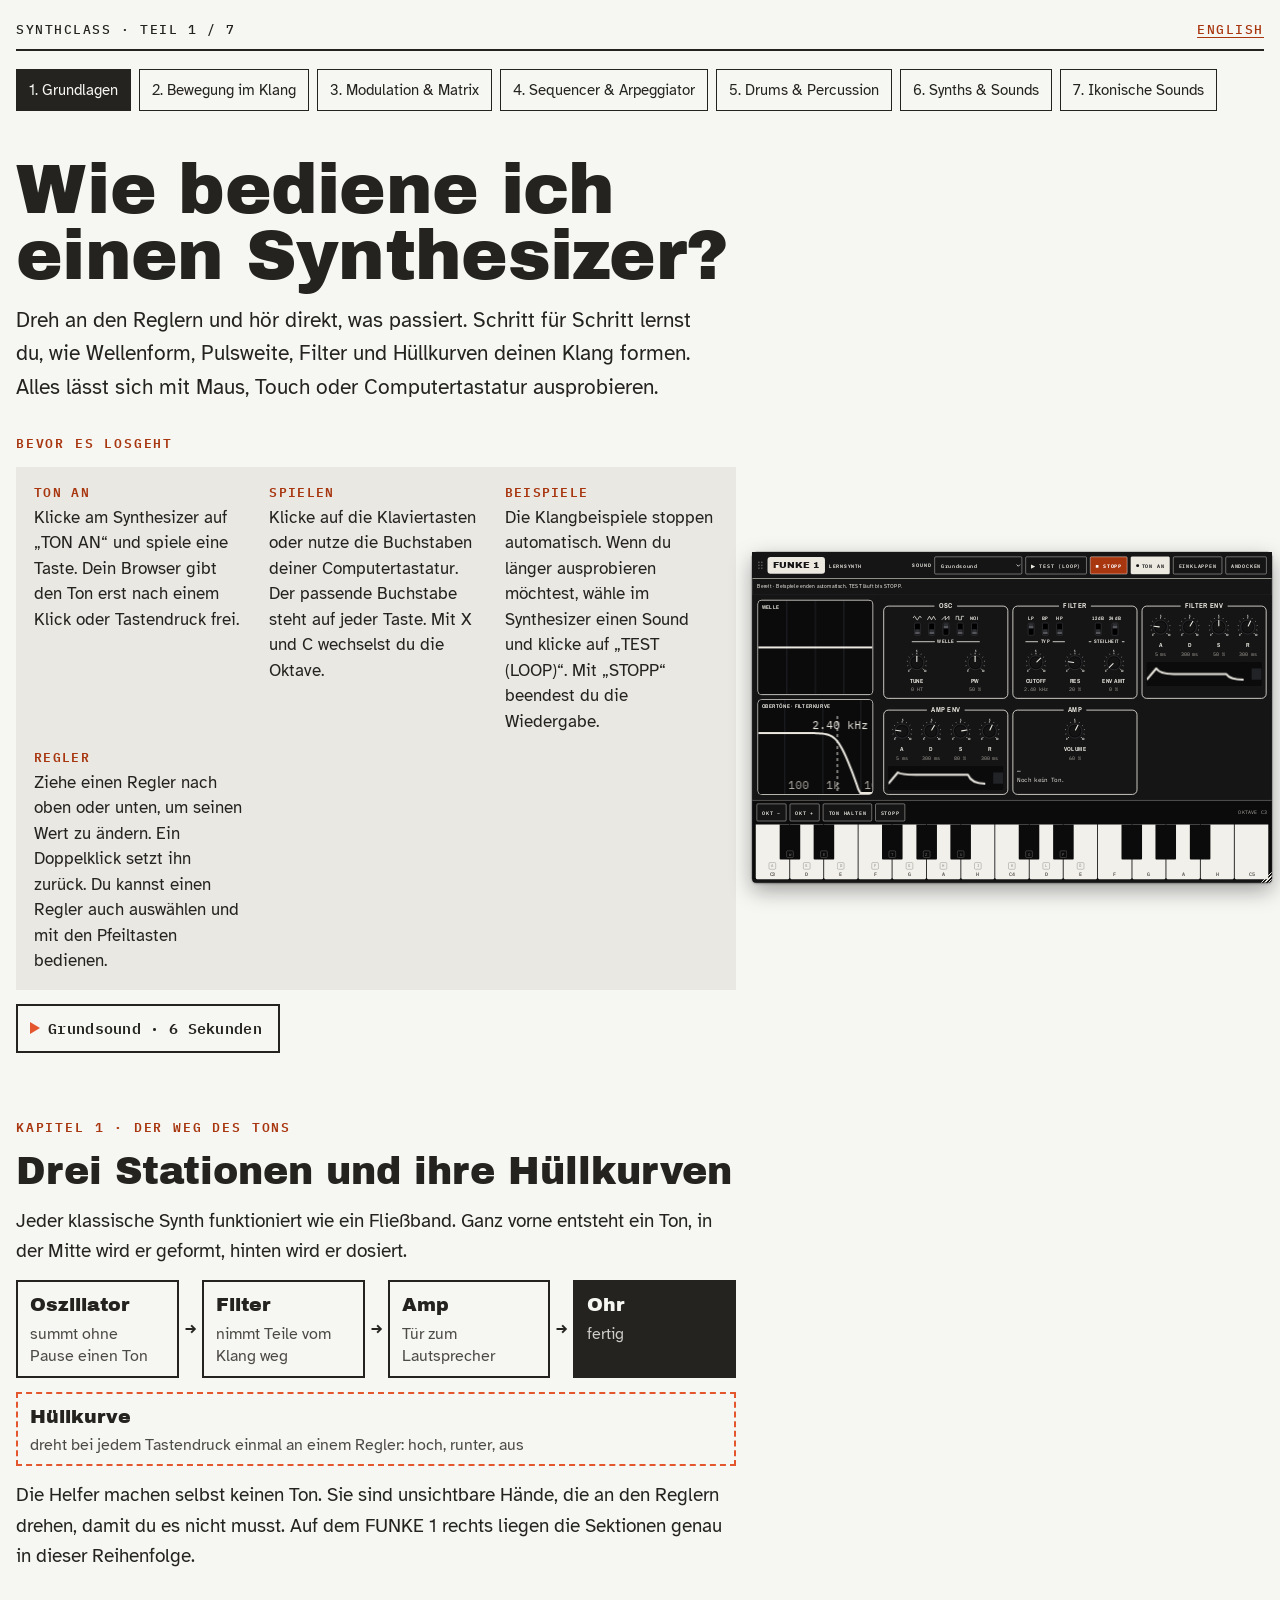
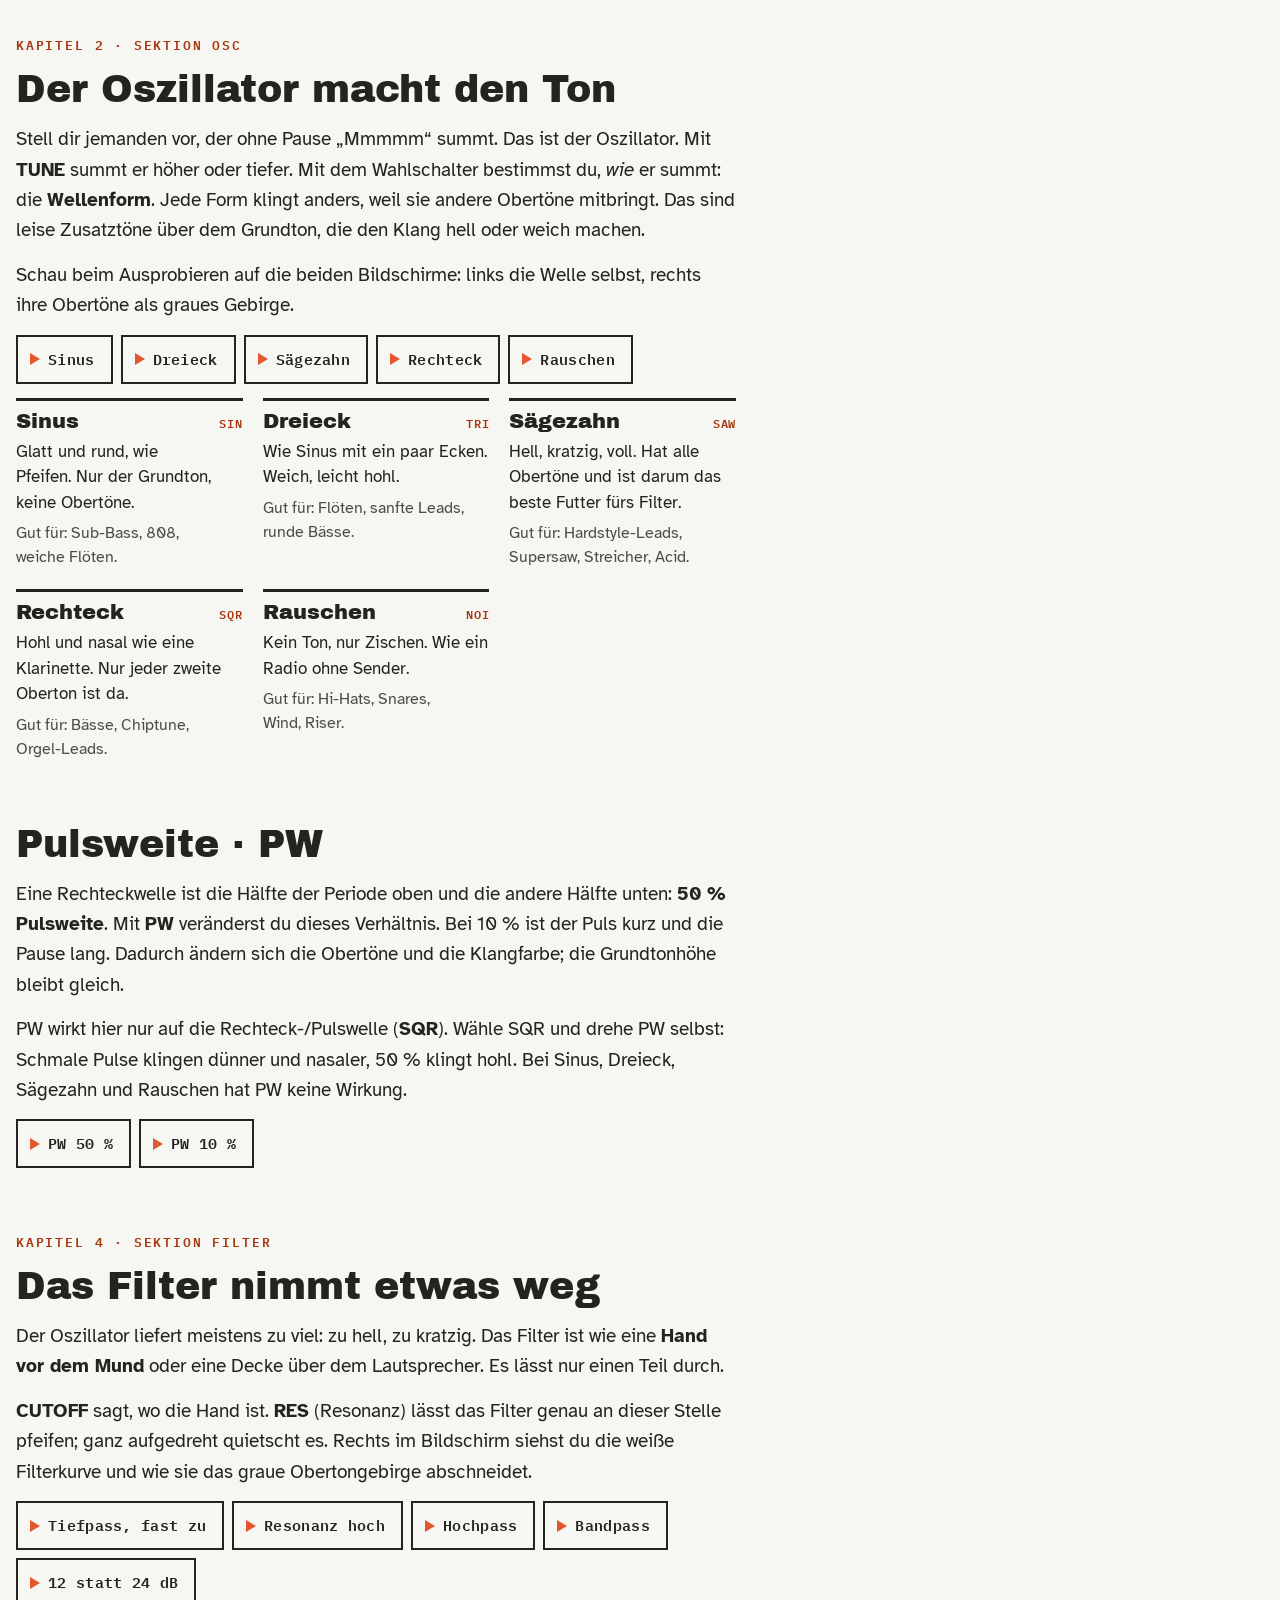
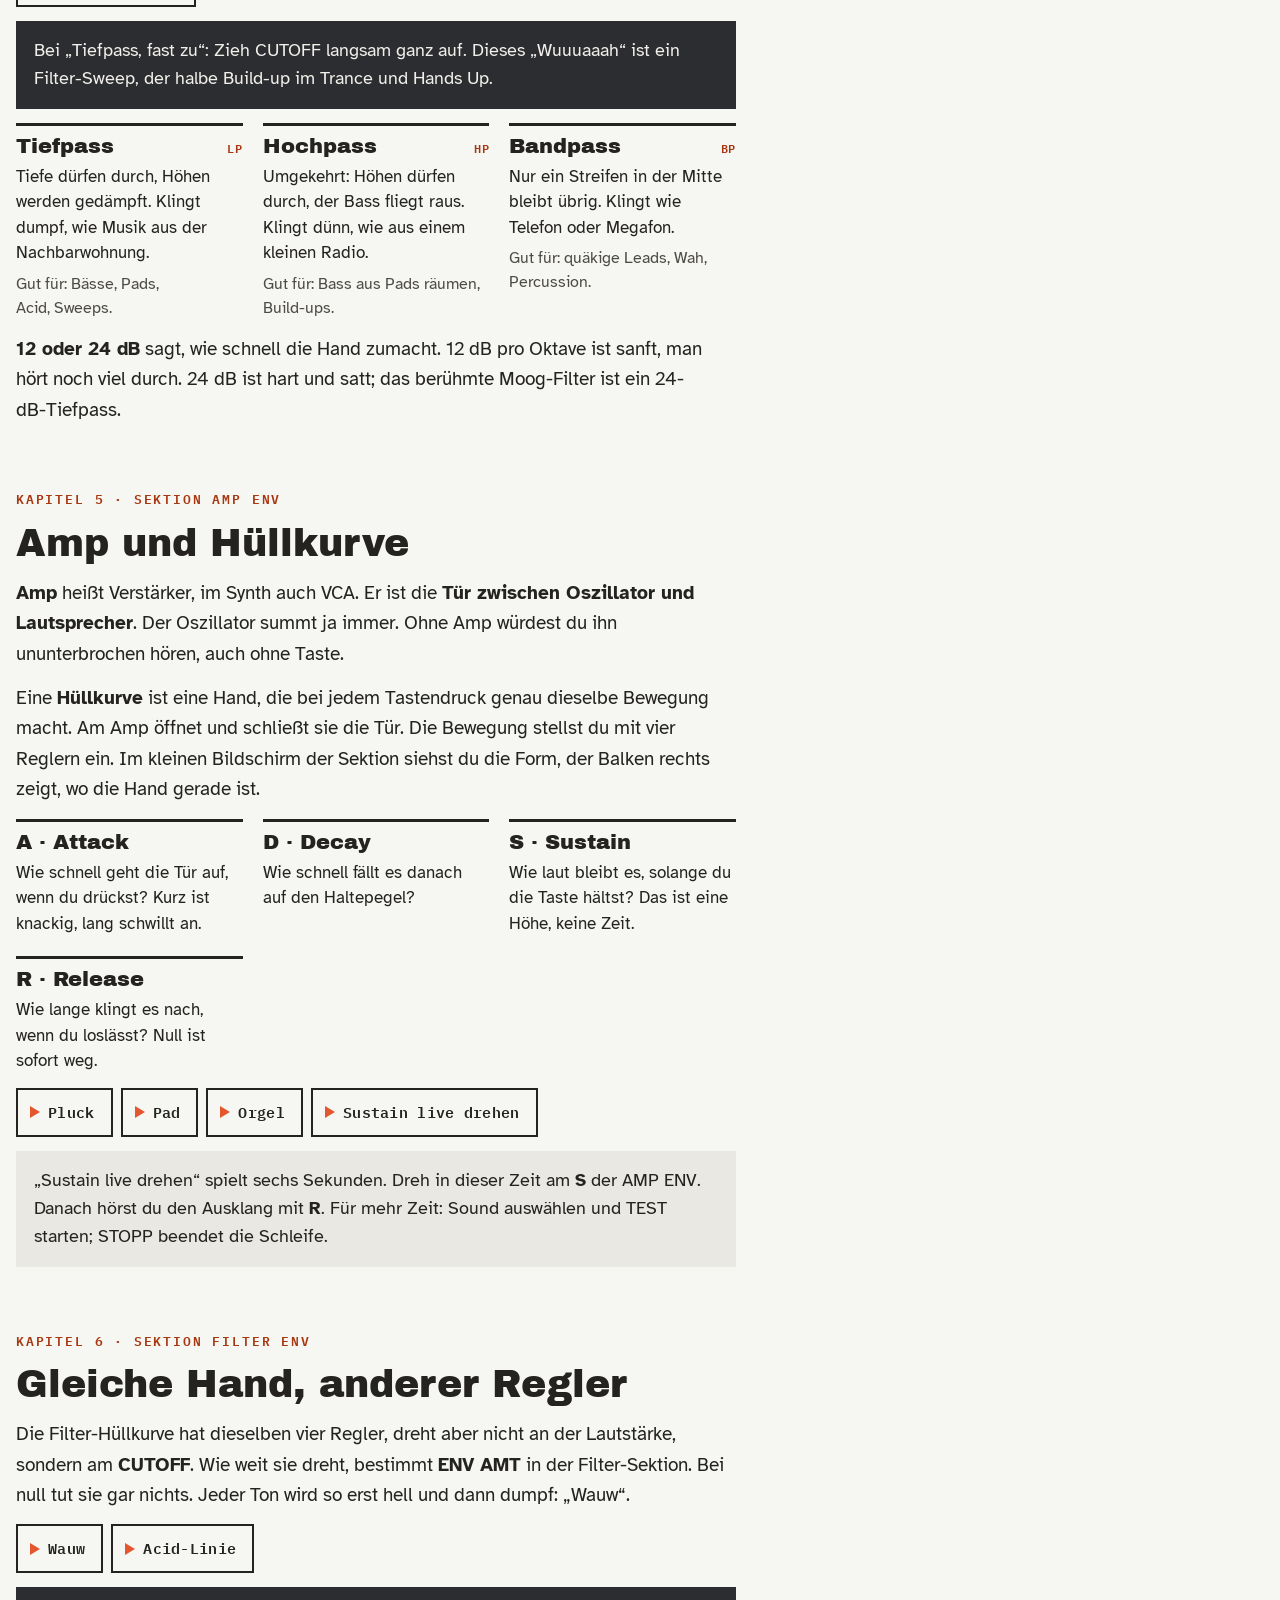
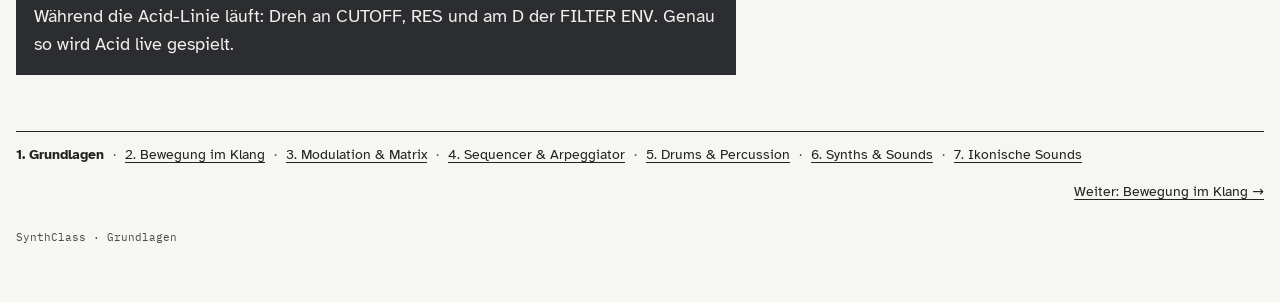
==== commit a0d866c5: "Add part 7: Iconic sounds Seven famous sounds rebuilt in the style of the originals: a Kraftwerk-sty" ====
--- a/de/index.html
+++ b/de/index.html
@@ -256,7 +256,7 @@
 </head>
 <body data-course="1">
 <div class="page">
-  <div class="top"><div>SynthClass · Teil 1 / 6</div><a href="../index.html" hreflang="en">English</a></div><nav aria-label="Kursseiten" class="course-nav"><a href="index.html" aria-current="page">1. Grundlagen</a><a href="fortgeschritten.html">2. Bewegung im Klang</a><a href="modulation.html">3. Modulation & Matrix</a><a href="sequencer.html">4. Sequencer & Arpeggiator</a><a href="drums.html">5. Drums & Percussion</a><a href="sounds.html">6. Synths & Sounds</a></nav><header class="hero"><h1>Wie bediene ich einen Synthesizer?</h1><p class="lead">Dreh an den Reglern und hör direkt, was passiert. Schritt für Schritt lernst du, wie Wellenform, Pulsweite, Filter und Hüllkurven deinen Klang formen. Alles lässt sich mit Maus, Touch oder Computertastatur ausprobieren.</p></header>
+  <div class="top"><div>SynthClass · Teil 1 / 7</div><a href="../index.html" hreflang="en">English</a></div><nav aria-label="Kursseiten" class="course-nav"><a href="index.html" aria-current="page">1. Grundlagen</a><a href="fortgeschritten.html">2. Bewegung im Klang</a><a href="modulation.html">3. Modulation & Matrix</a><a href="sequencer.html">4. Sequencer & Arpeggiator</a><a href="drums.html">5. Drums & Percussion</a><a href="sounds.html">6. Synths & Sounds</a><a href="iconic.html">7. Ikonische Sounds</a></nav><header class="hero"><h1>Wie bediene ich einen Synthesizer?</h1><p class="lead">Dreh an den Reglern und hör direkt, was passiert. Schritt für Schritt lernst du, wie Wellenform, Pulsweite, Filter und Hüllkurven deinen Klang formen. Alles lässt sich mit Maus, Touch oder Computertastatur ausprobieren.</p></header>
 
   <div class="layout">
     <main class="text"><section class="chapter" id="start">
@@ -387,7 +387,7 @@
     </aside>
   </div>
 
-  <footer class="foot course-footer"><nav class="course-bottom" aria-label="Kursnavigation am Seitenende"><div class="course-bottom-links"><a href="index.html" aria-current="page">1. Grundlagen</a> <span aria-hidden="true">·</span> <a href="fortgeschritten.html">2. Bewegung im Klang</a> <span aria-hidden="true">·</span> <a href="modulation.html">3. Modulation & Matrix</a> <span aria-hidden="true">·</span> <a href="sequencer.html">4. Sequencer & Arpeggiator</a> <span aria-hidden="true">·</span> <a href="drums.html">5. Drums & Percussion</a> <span aria-hidden="true">·</span> <a href="sounds.html">6. Synths & Sounds</a></div><div class="course-bottom-adjacent"><a rel="next" href="fortgeschritten.html">Weiter: Bewegung im Klang →</a></div></nav><small>SynthClass · Grundlagen</small></footer>
+  <footer class="foot course-footer"><nav class="course-bottom" aria-label="Kursnavigation am Seitenende"><div class="course-bottom-links"><a href="index.html" aria-current="page">1. Grundlagen</a> <span aria-hidden="true">·</span> <a href="fortgeschritten.html">2. Bewegung im Klang</a> <span aria-hidden="true">·</span> <a href="modulation.html">3. Modulation & Matrix</a> <span aria-hidden="true">·</span> <a href="sequencer.html">4. Sequencer & Arpeggiator</a> <span aria-hidden="true">·</span> <a href="drums.html">5. Drums & Percussion</a> <span aria-hidden="true">·</span> <a href="sounds.html">6. Synths & Sounds</a> <span aria-hidden="true">·</span> <a href="iconic.html">7. Ikonische Sounds</a></div><div class="course-bottom-adjacent"><a rel="next" href="fortgeschritten.html">Weiter: Bewegung im Klang →</a></div></nav><small>SynthClass · Grundlagen</small></footer>
 </div>
 
 <div class="toast" id="toast" hidden><span id="toastText">Spielt. Die Regler im Synth sind markiert.</span><button class="pbtn" id="toastGo">ZUM SYNTH</button></div>
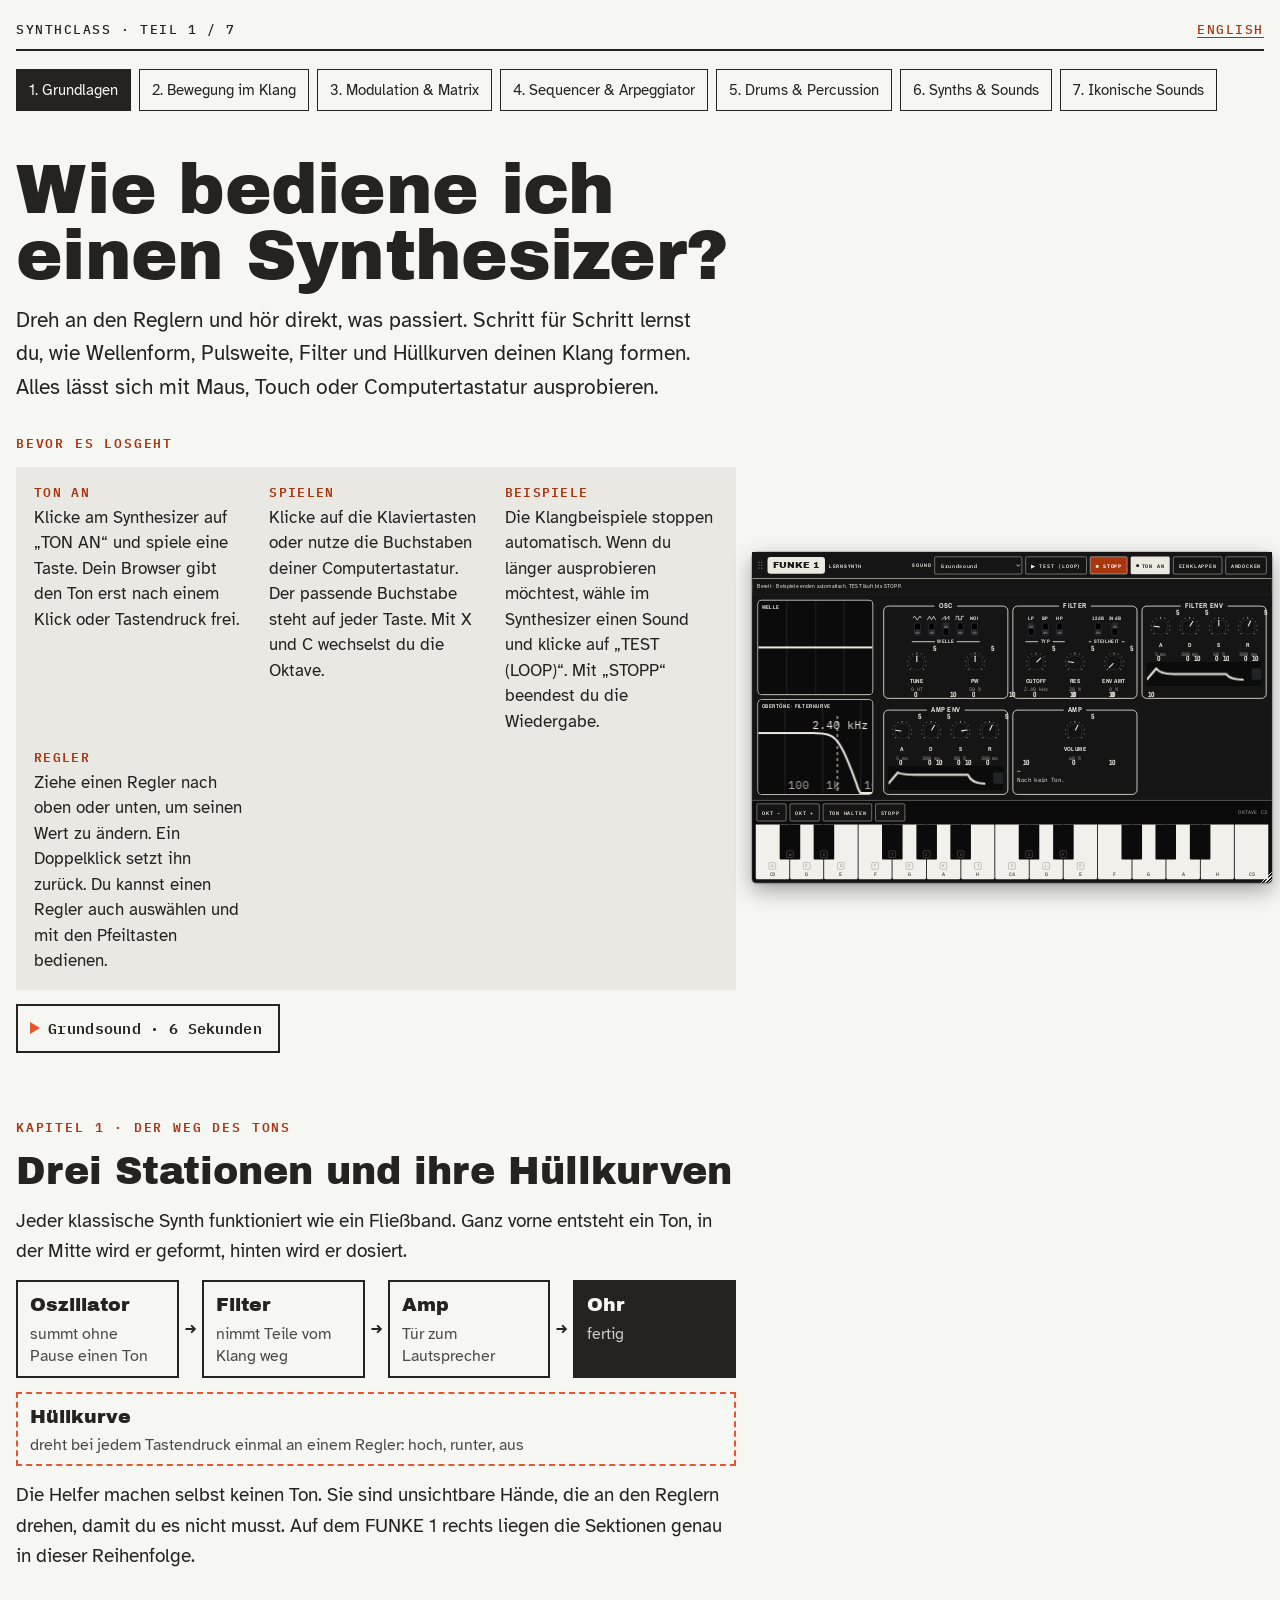
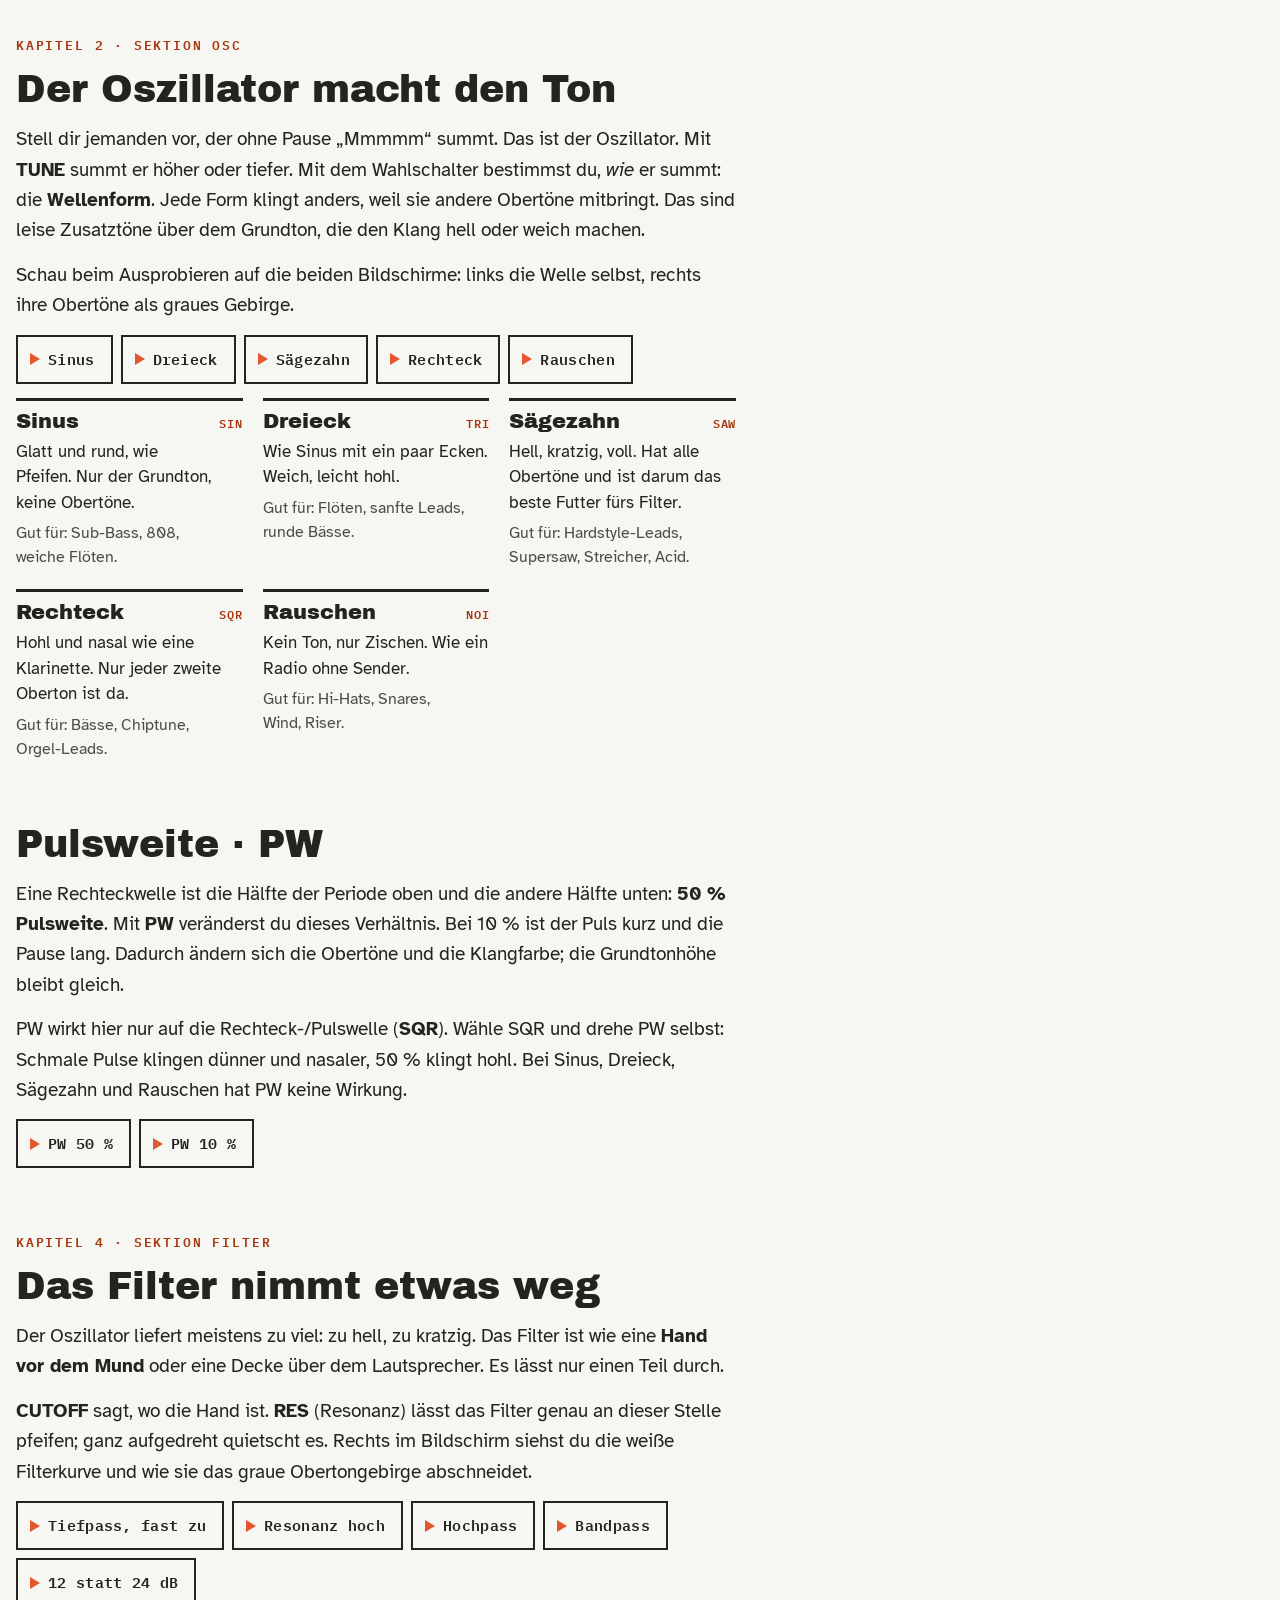
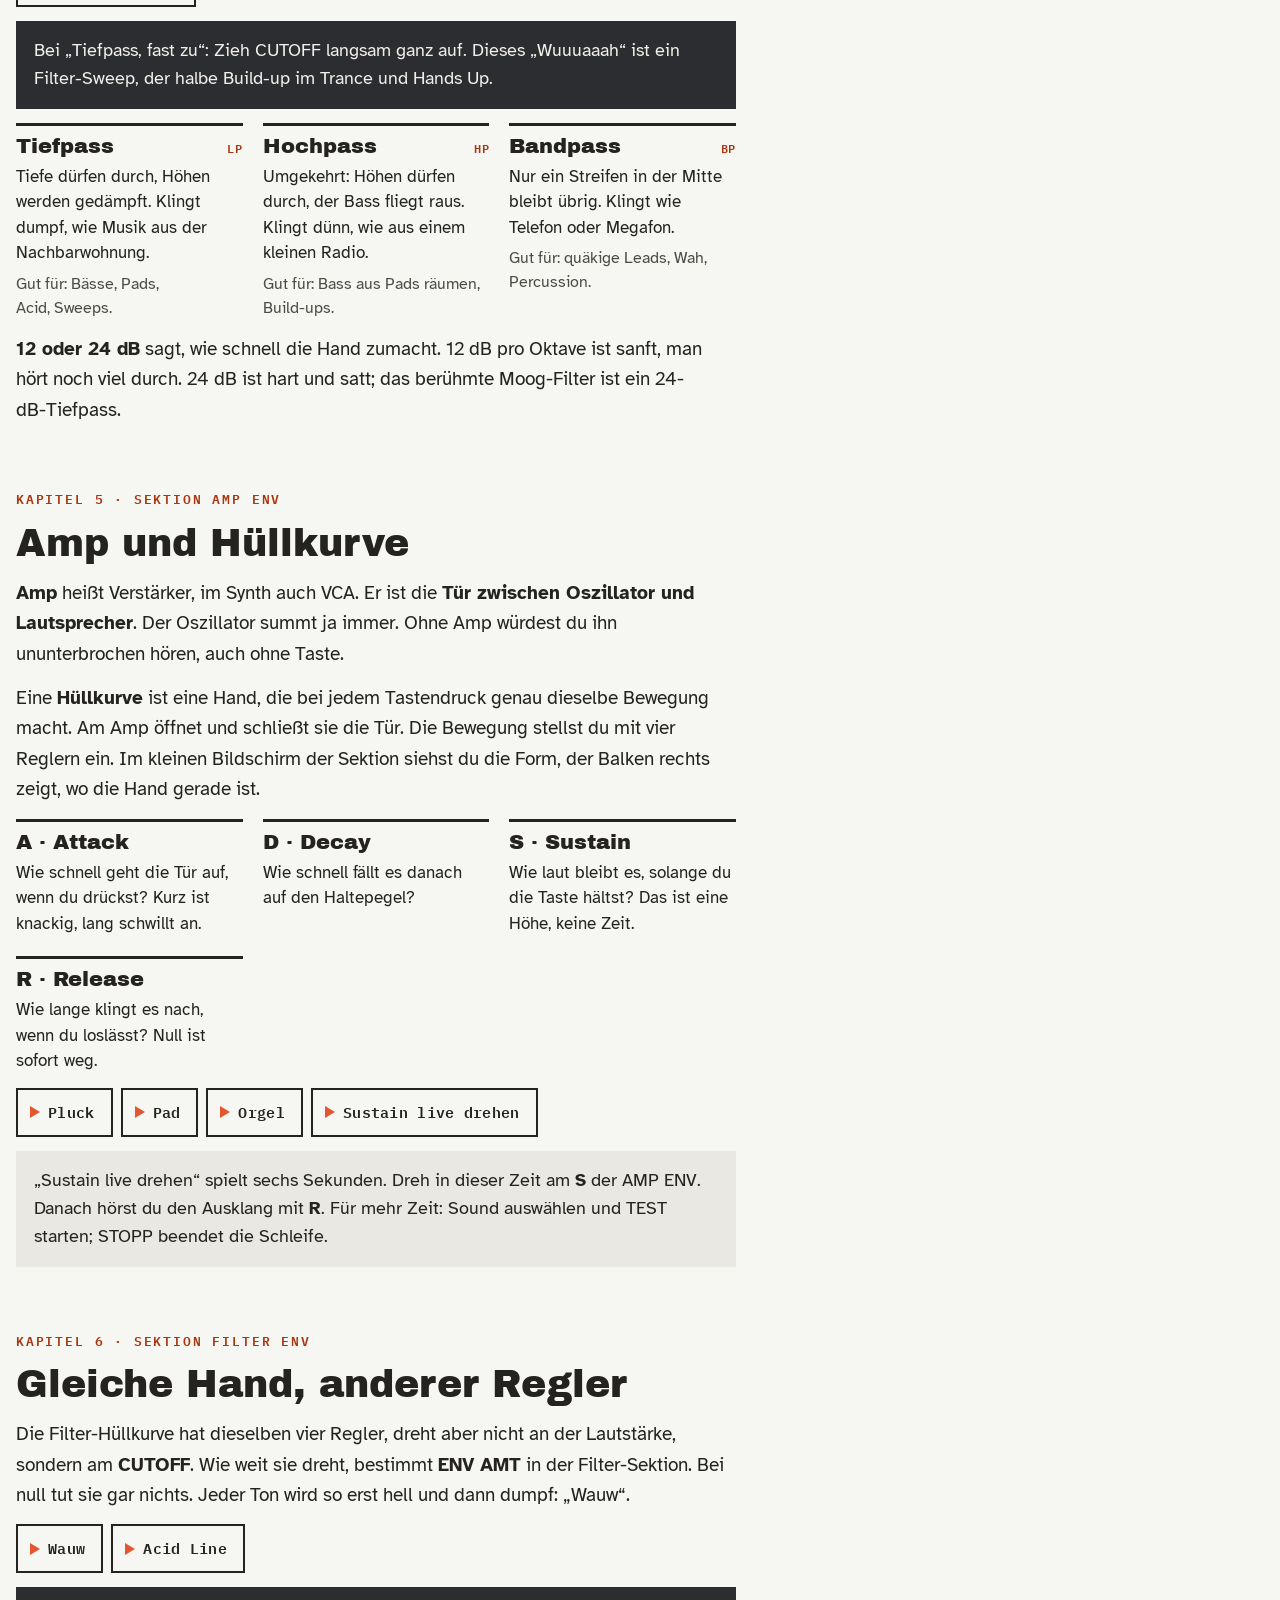
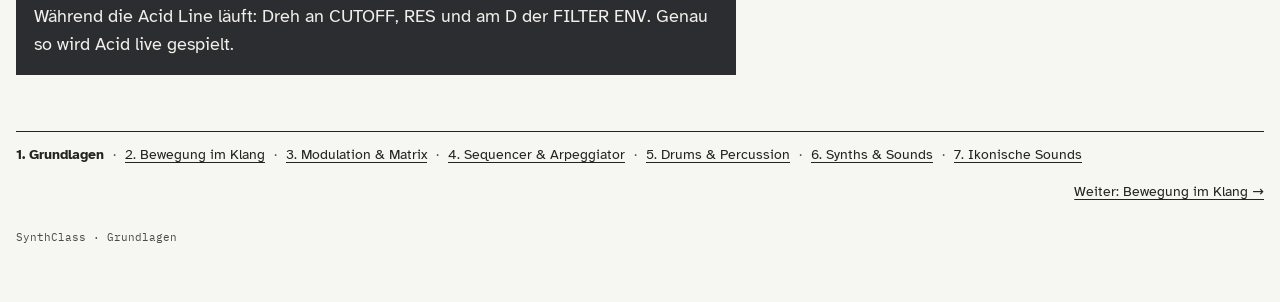
==== commit afd0f980: "German pages: call it Acid Line Co-Authored-By: Claude Opus 5.5 <noreply@anthropic.com> Claude-Sessi" ====
--- a/de/index.html
+++ b/de/index.html
@@ -348,9 +348,9 @@
         <p>Die Filter-Hüllkurve hat dieselben vier Regler, dreht aber nicht an der Lautstärke, sondern am <b>CUTOFF</b>. Wie weit sie dreht, bestimmt <b>ENV AMT</b> in der Filter-Sektion. Bei null tut sie gar nichts. Jeder Ton wird so erst hell und dann dumpf: „Wauw“.</p>
         <div class="tries">
           <button class="try" data-lesson="fe_wauw">Wauw</button>
-          <button class="try" data-lesson="fe_acid">Acid-Linie</button>
-        </div>
-        <p class="note dark">Während die Acid-Linie läuft: Dreh an CUTOFF, RES und am D der FILTER ENV. Genau so wird Acid live gespielt.</p>
+          <button class="try" data-lesson="fe_acid">Acid Line</button>
+        </div>
+        <p class="note dark">Während die Acid Line läuft: Dreh an CUTOFF, RES und am D der FILTER ENV. Genau so wird Acid live gespielt.</p>
       </section></main>
 
     <aside class="synth-col" aria-label="Spielbarer Synthesizer FUNKE 1">
@@ -359,7 +359,7 @@
           <div class="brand"><span class="grip" aria-hidden="true" title="Zum Verschieben ziehen"></span><span class="n">FUNKE 1</span><span class="d">LERNSYNTH</span></div>
           <div class="ctrls">
             <label for="preset" class="brand"><span class="d">SOUND</span></label>
-            <select id="preset"><option value="init">Grundsound</option><option value="fe_acid">Acid-Linie</option><option value="e_pad">Sanftes Pad</option><option value="e_pluck">Pluck</option><option value="pw10">Pulswelle · PW 10 %</option></select>
+            <select id="preset"><option value="init">Grundsound</option><option value="fe_acid">Acid Line</option><option value="e_pad">Sanftes Pad</option><option value="e_pluck">Pluck</option><option value="pw10">Pulswelle · PW 10 %</option></select>
             <button class="pbtn" id="previewTest" aria-pressed="false">▶ TEST (LOOP)</button><button class="pbtn preview-stop" id="previewStop">■ STOPP</button><button class="pbtn power" id="power" aria-pressed="false"><span class="dot"></span><span id="powerLbl">TON AN</span></button>
             <button class="pbtn" id="minimize" aria-expanded="true" aria-controls="synth">EINKLAPPEN</button>
             <button class="pbtn" id="dock">ANDOCKEN</button>
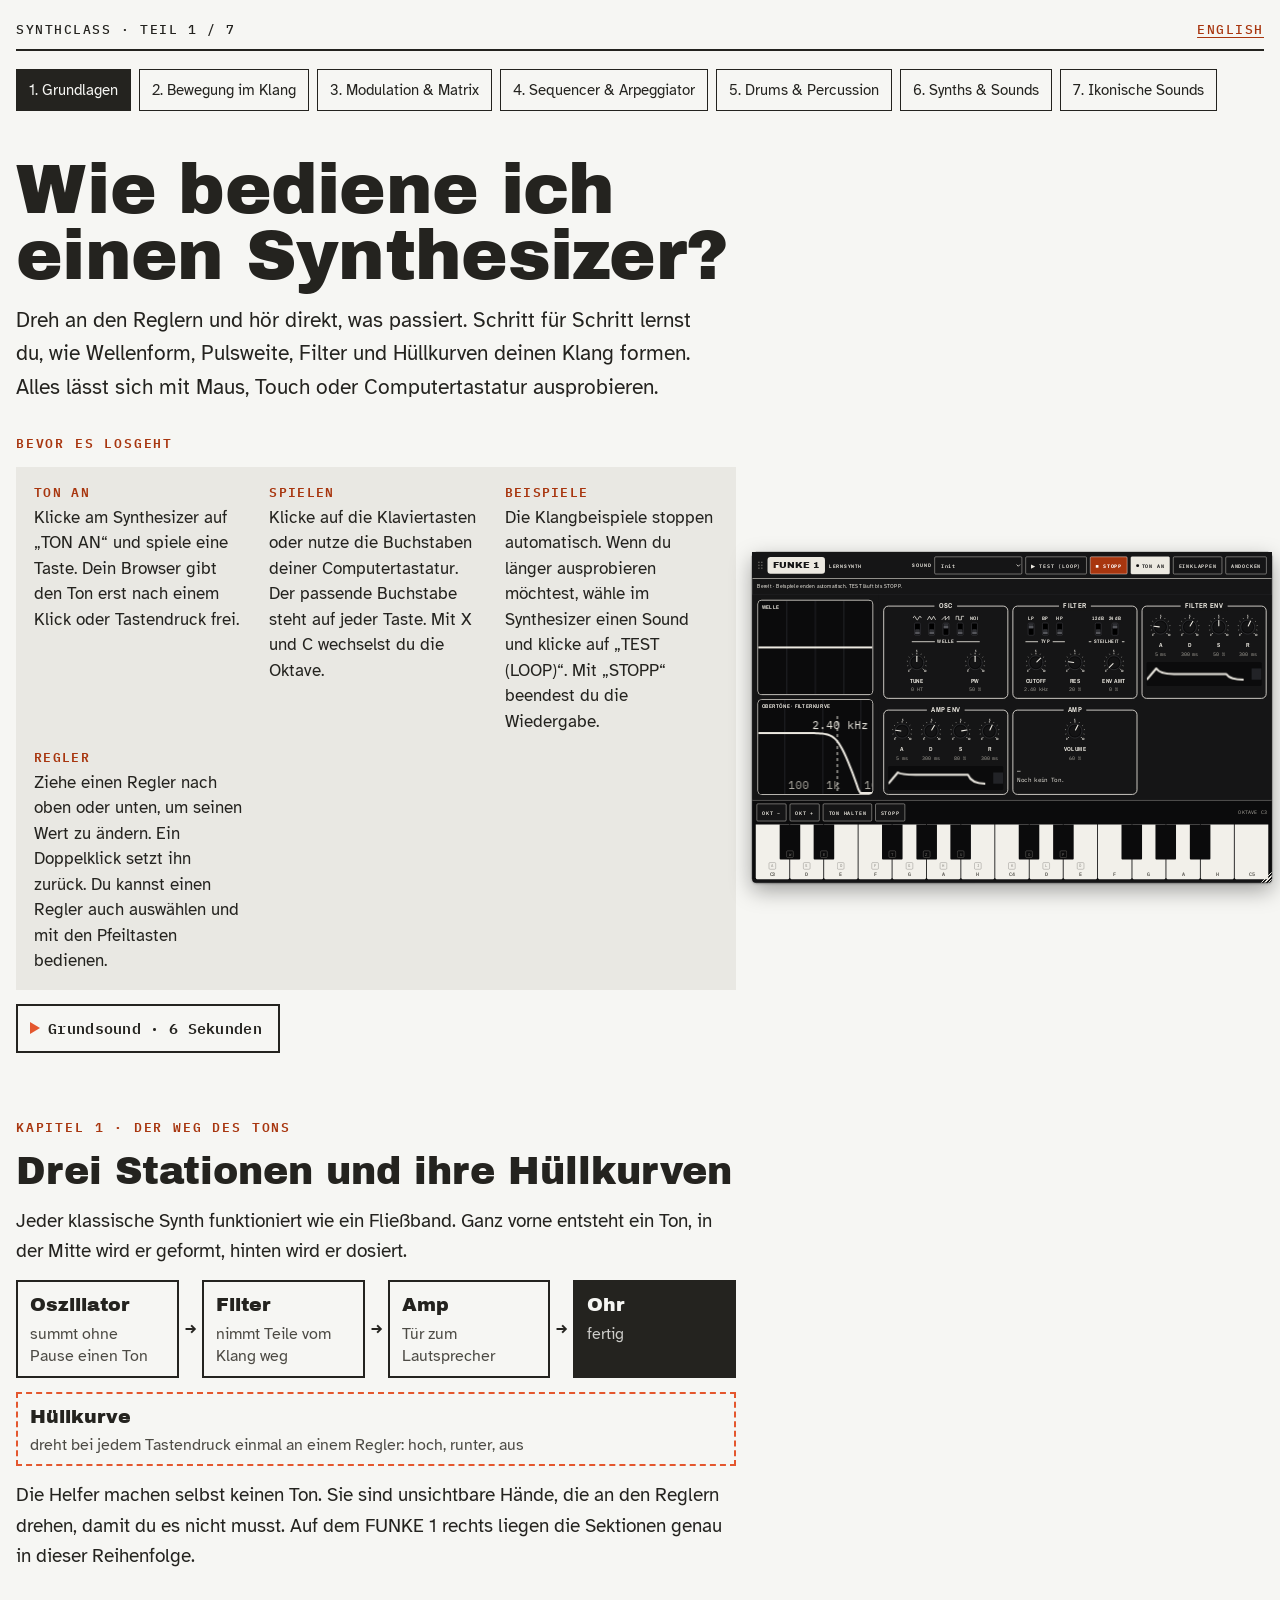
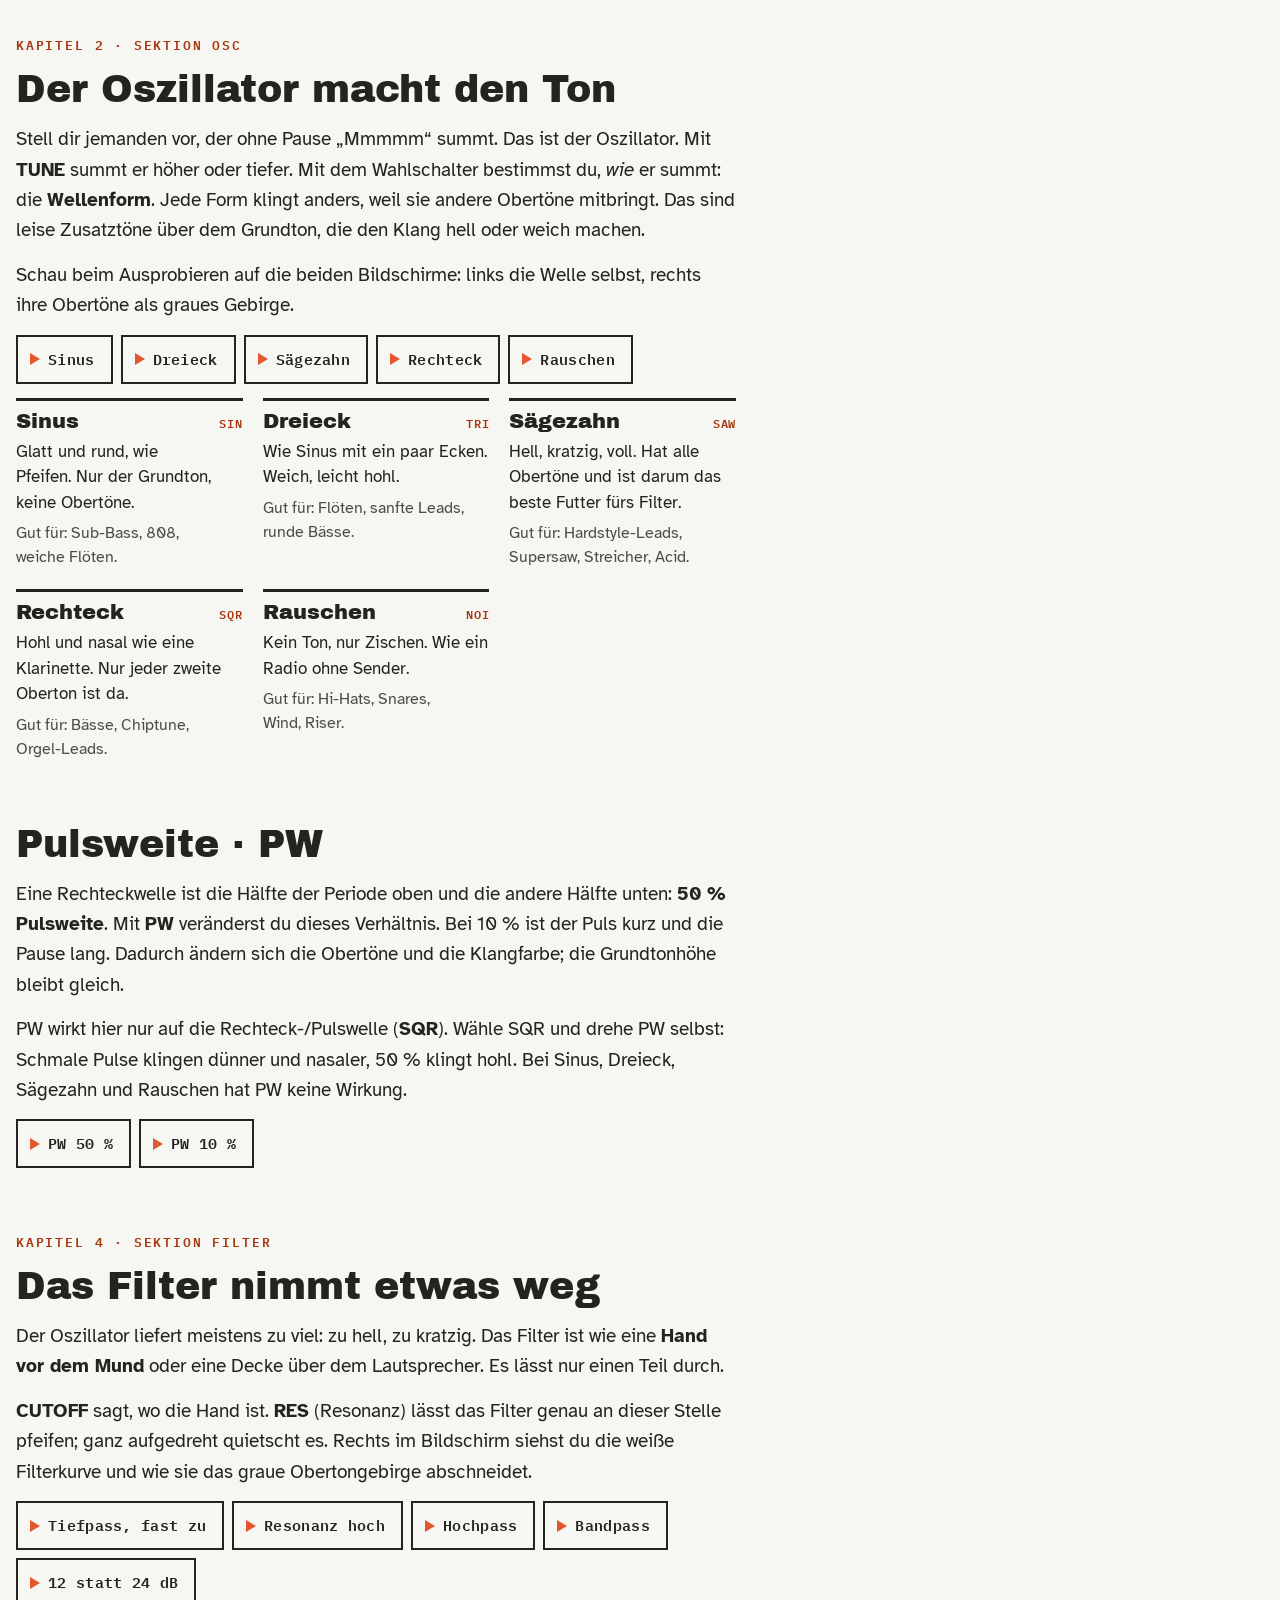
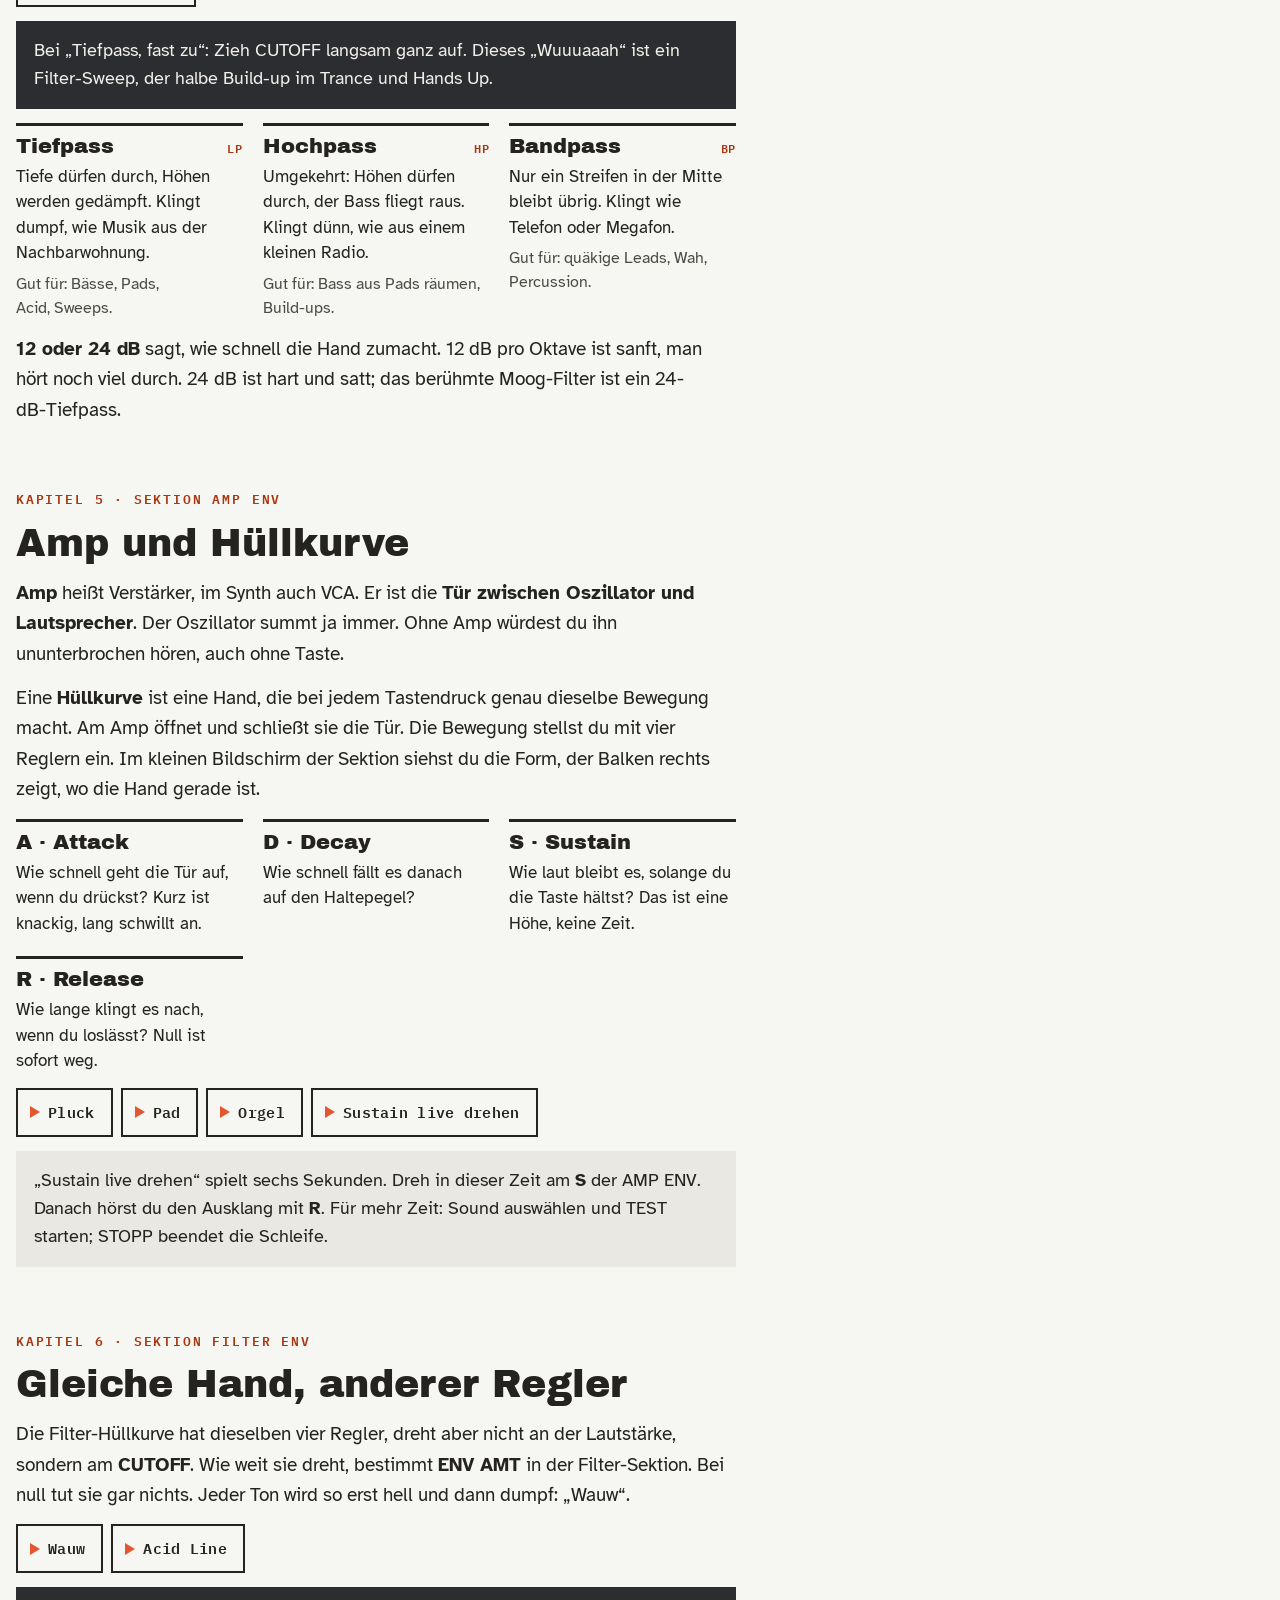
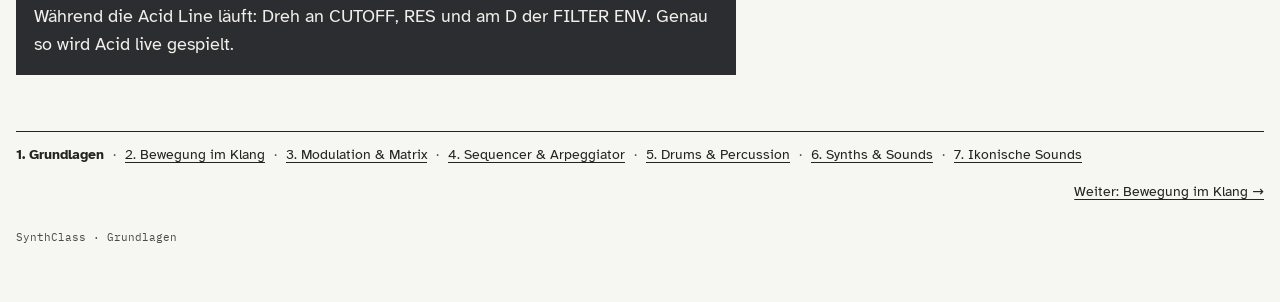
==== commit 0f87de81: "Add a dry Init patch to every synth; Juno-style chorus in part 7 Every SOUND menu now starts with In" ====
--- a/de/index.html
+++ b/de/index.html
@@ -359,7 +359,7 @@
           <div class="brand"><span class="grip" aria-hidden="true" title="Zum Verschieben ziehen"></span><span class="n">FUNKE 1</span><span class="d">LERNSYNTH</span></div>
           <div class="ctrls">
             <label for="preset" class="brand"><span class="d">SOUND</span></label>
-            <select id="preset"><option value="init">Grundsound</option><option value="fe_acid">Acid Line</option><option value="e_pad">Sanftes Pad</option><option value="e_pluck">Pluck</option><option value="pw10">Pulswelle · PW 10 %</option></select>
+            <select id="preset"><option value="init">Init</option><option value="fe_acid">Acid Line</option><option value="e_pad">Sanftes Pad</option><option value="e_pluck">Pluck</option><option value="pw10">Pulswelle · PW 10 %</option></select>
             <button class="pbtn" id="previewTest" aria-pressed="false">▶ TEST (LOOP)</button><button class="pbtn preview-stop" id="previewStop">■ STOPP</button><button class="pbtn power" id="power" aria-pressed="false"><span class="dot"></span><span id="powerLbl">TON AN</span></button>
             <button class="pbtn" id="minimize" aria-expanded="true" aria-controls="synth">EINKLAPPEN</button>
             <button class="pbtn" id="dock">ANDOCKEN</button>
@@ -439,7 +439,7 @@
 const P=Object.assign({},INIT);
 
 const LESSONS={
-  init:{p:{},hi:[],play:{hold:45}},
+  init:{"p":{"wave":"saw","tune":0,"cutoff":18000,"res":0,"envAmt":0,"fm":0,"lfoAmt":0,"aa":0.001,"ad":0.3,"as":1,"ar":0.03},"hi":[],"play":{"hold":45}},
   w_sin:{p:{wave:'sin',cutoff:18000,res:0},hi:['wave'],play:{hold:57}},
   w_tri:{p:{wave:'tri',cutoff:18000,res:0},hi:['wave'],play:{hold:57}},
   w_saw:{p:{wave:'saw',cutoff:18000,res:0},hi:['wave'],play:{hold:57}},
